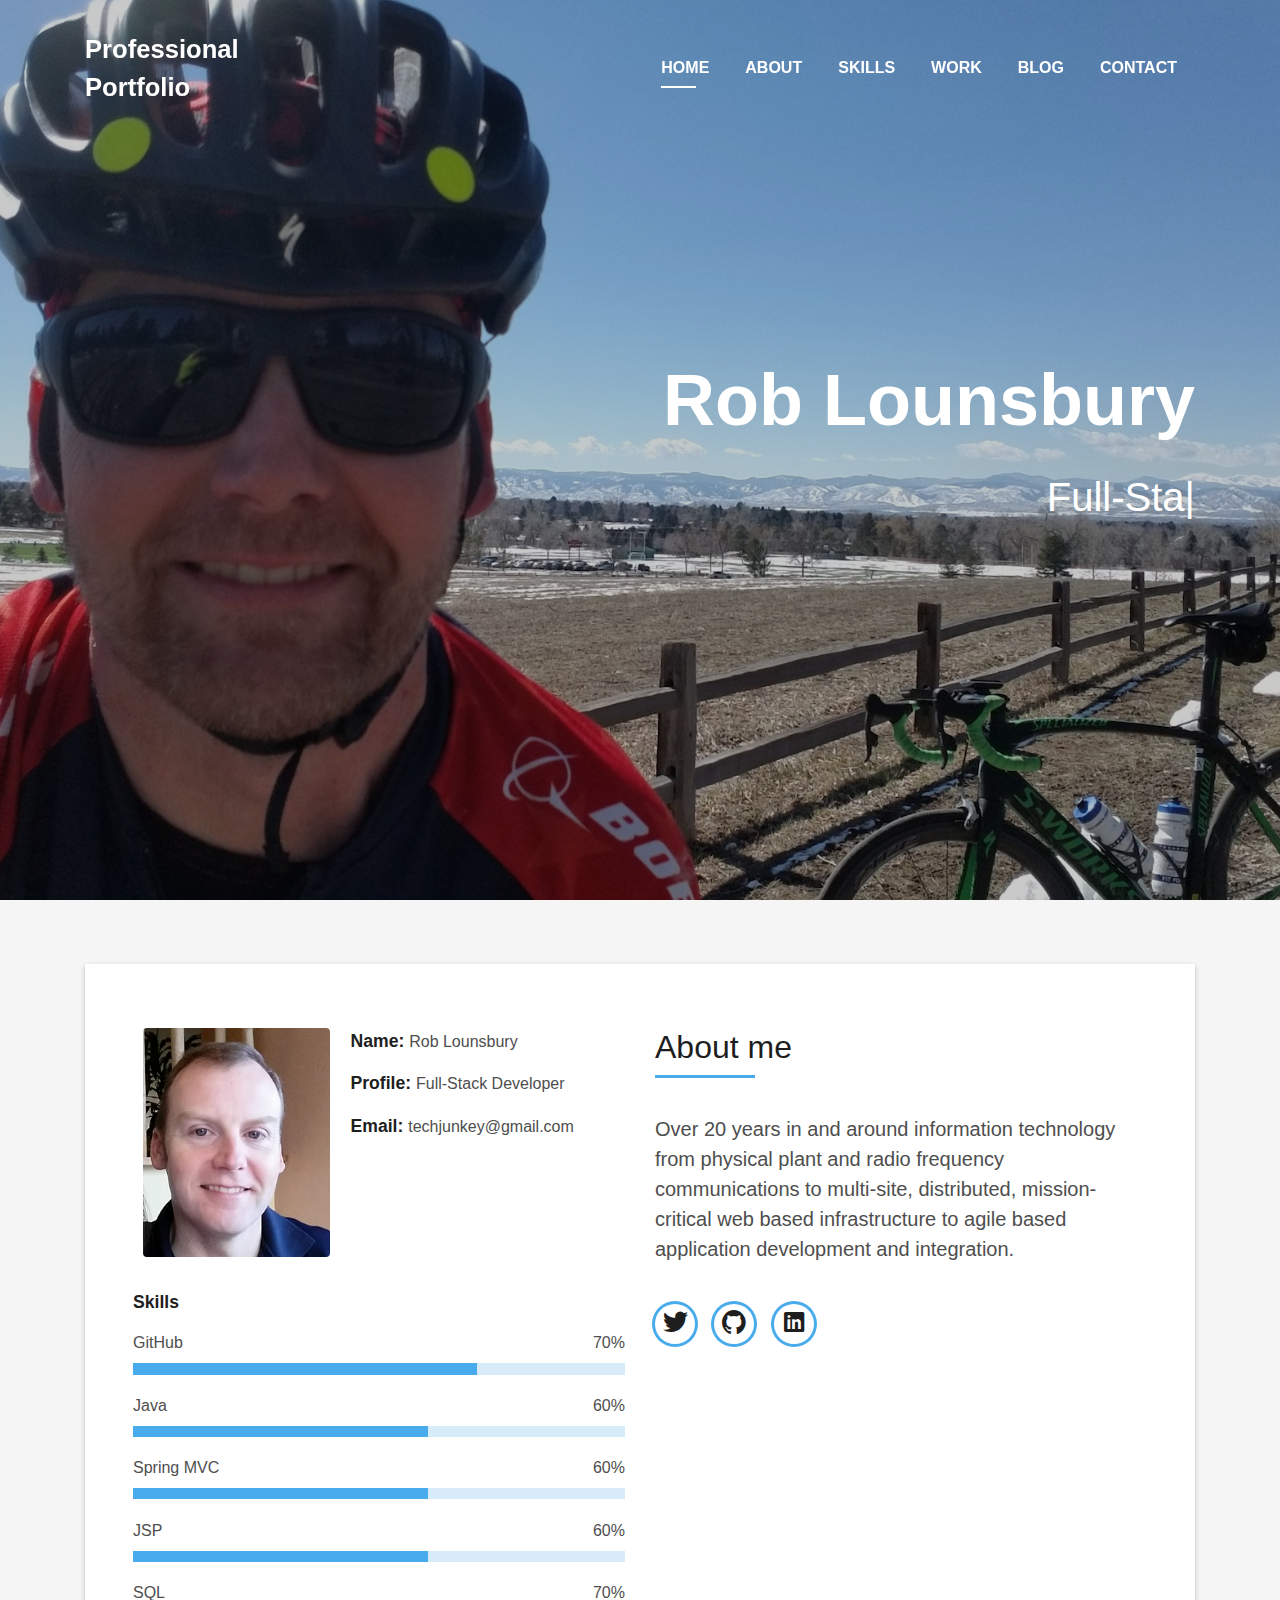
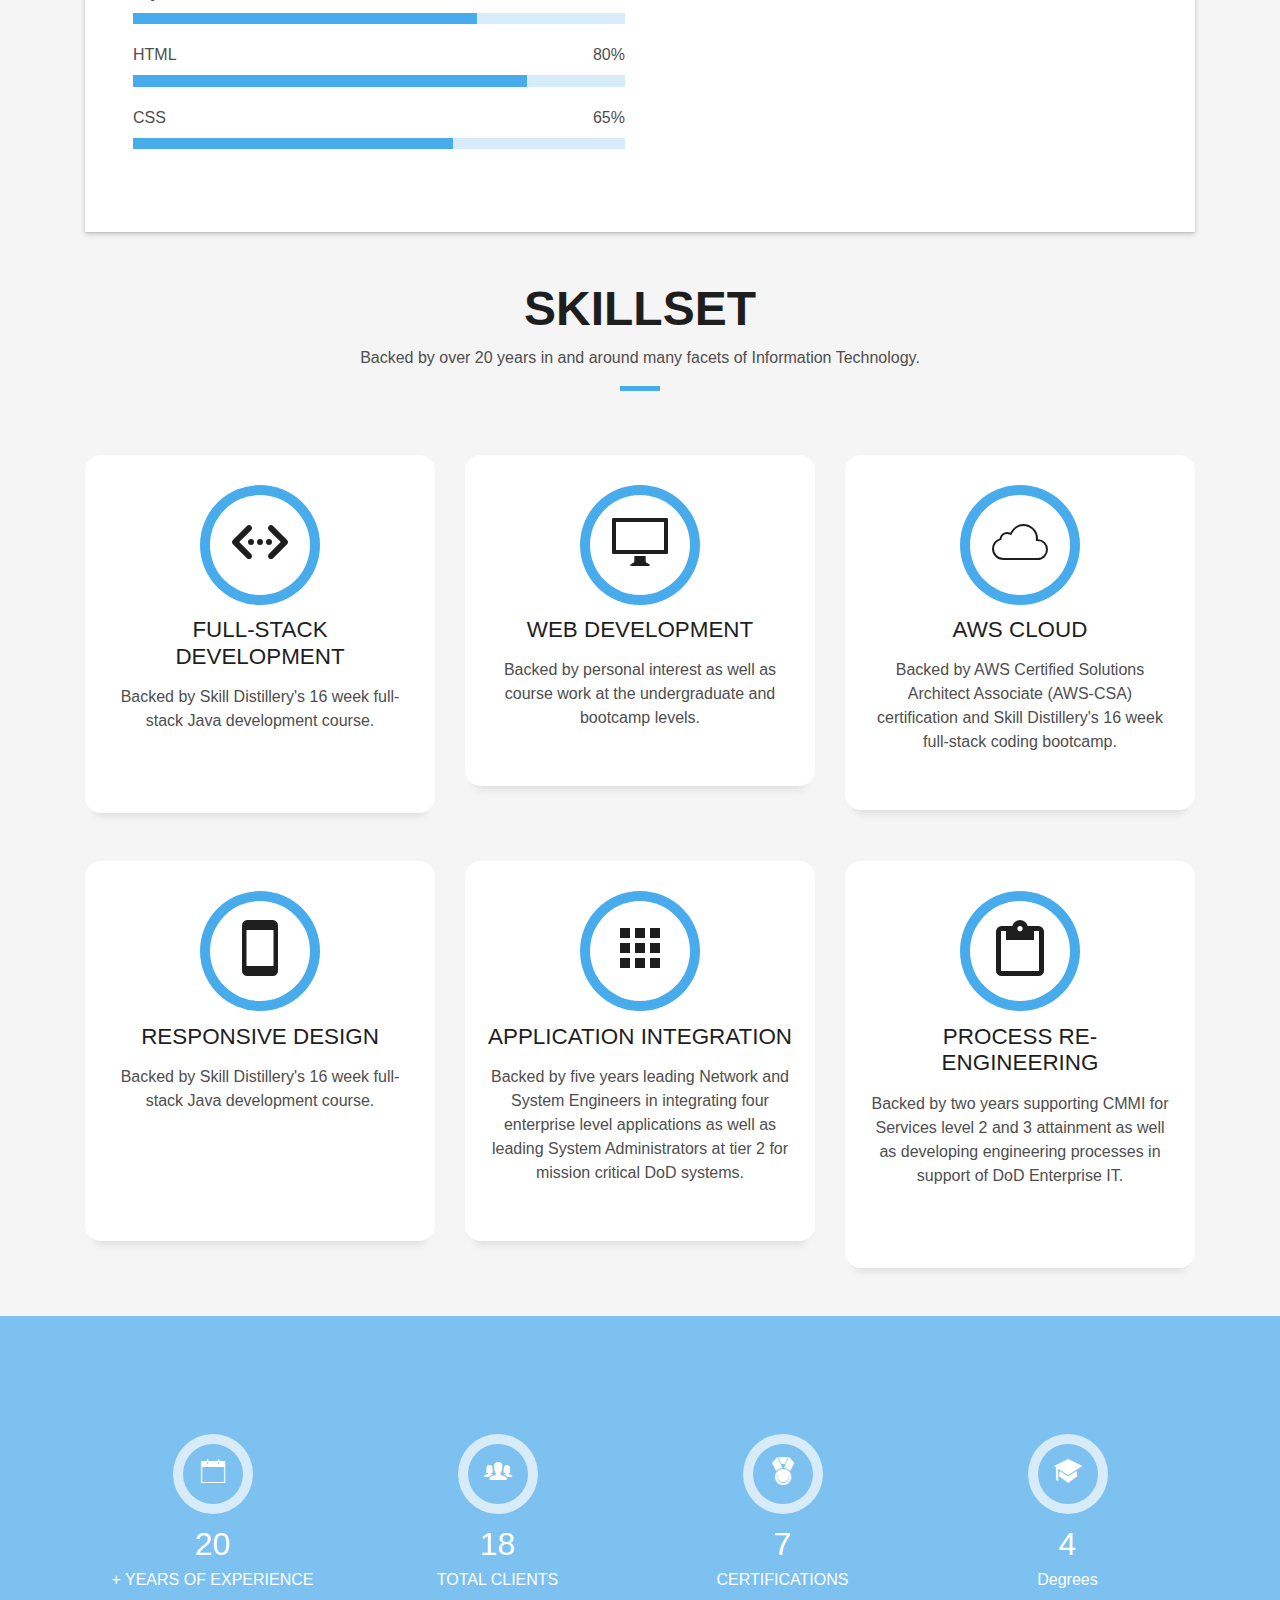
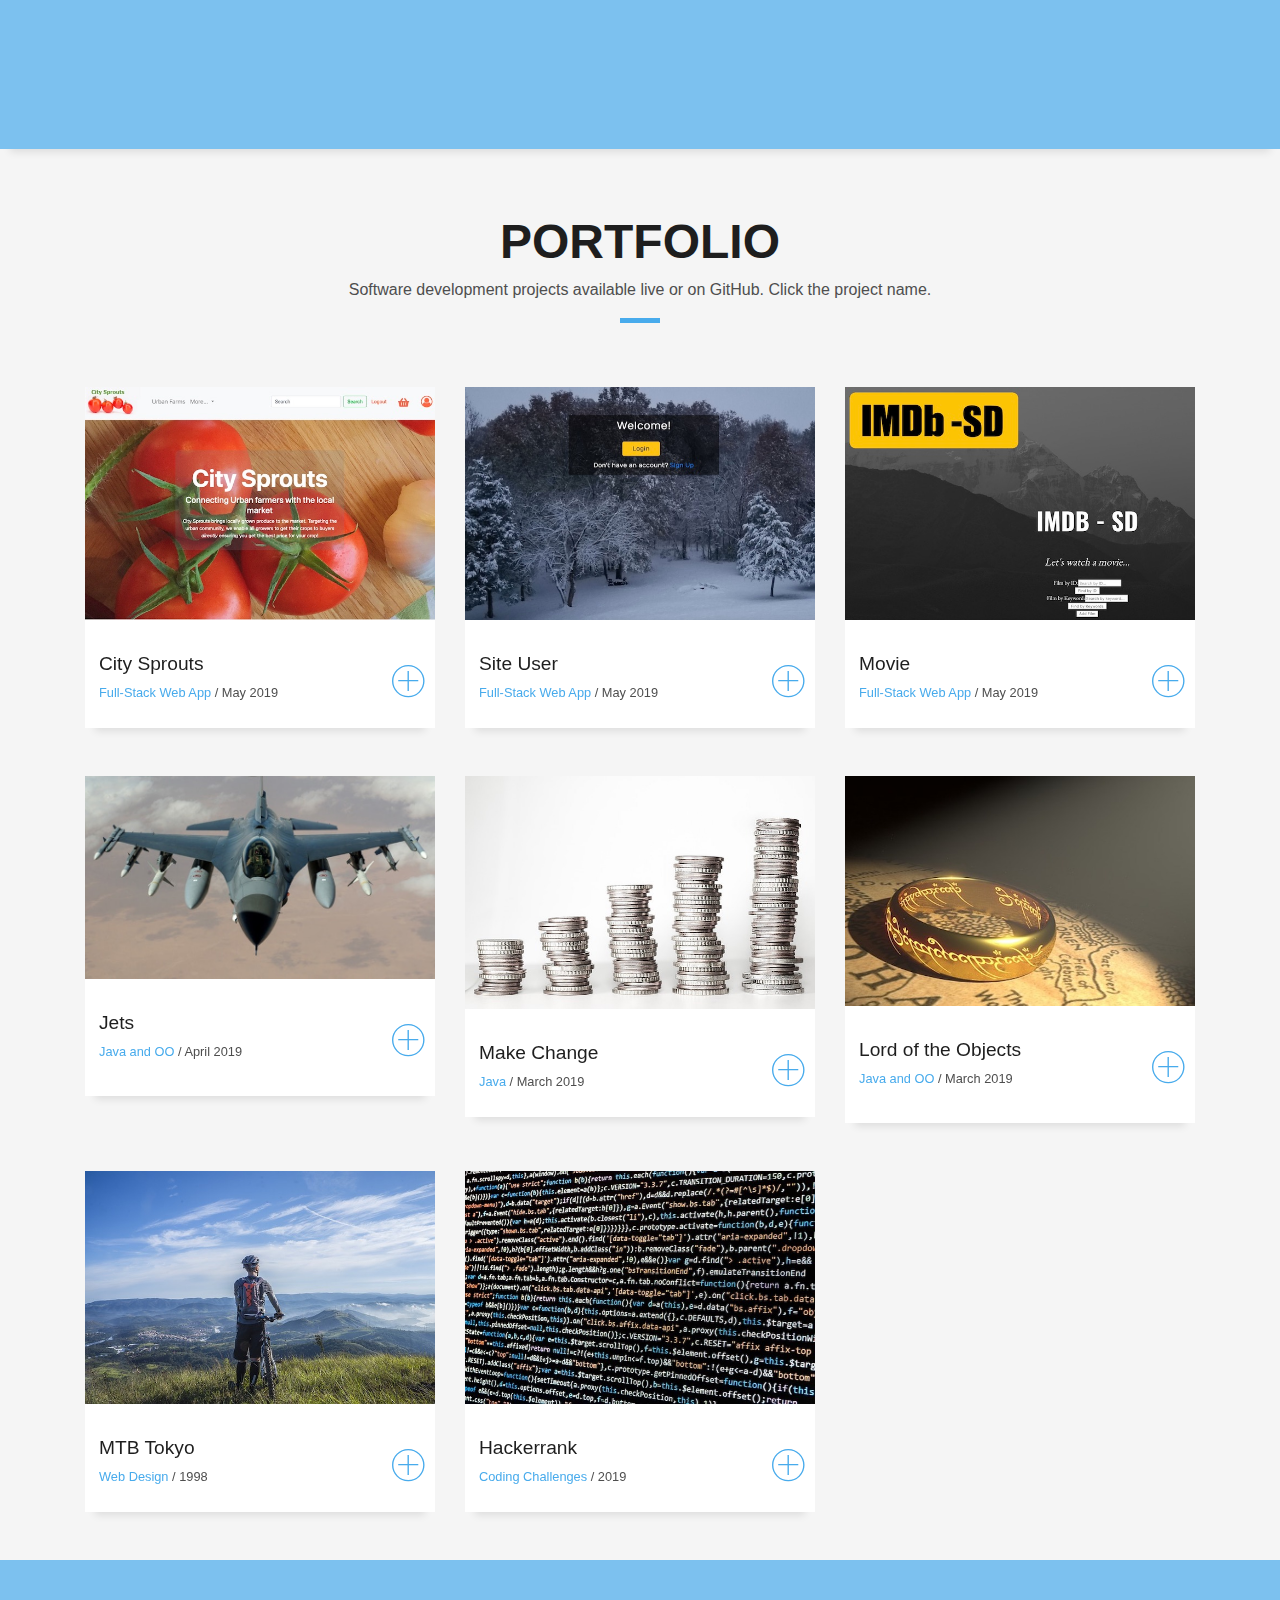
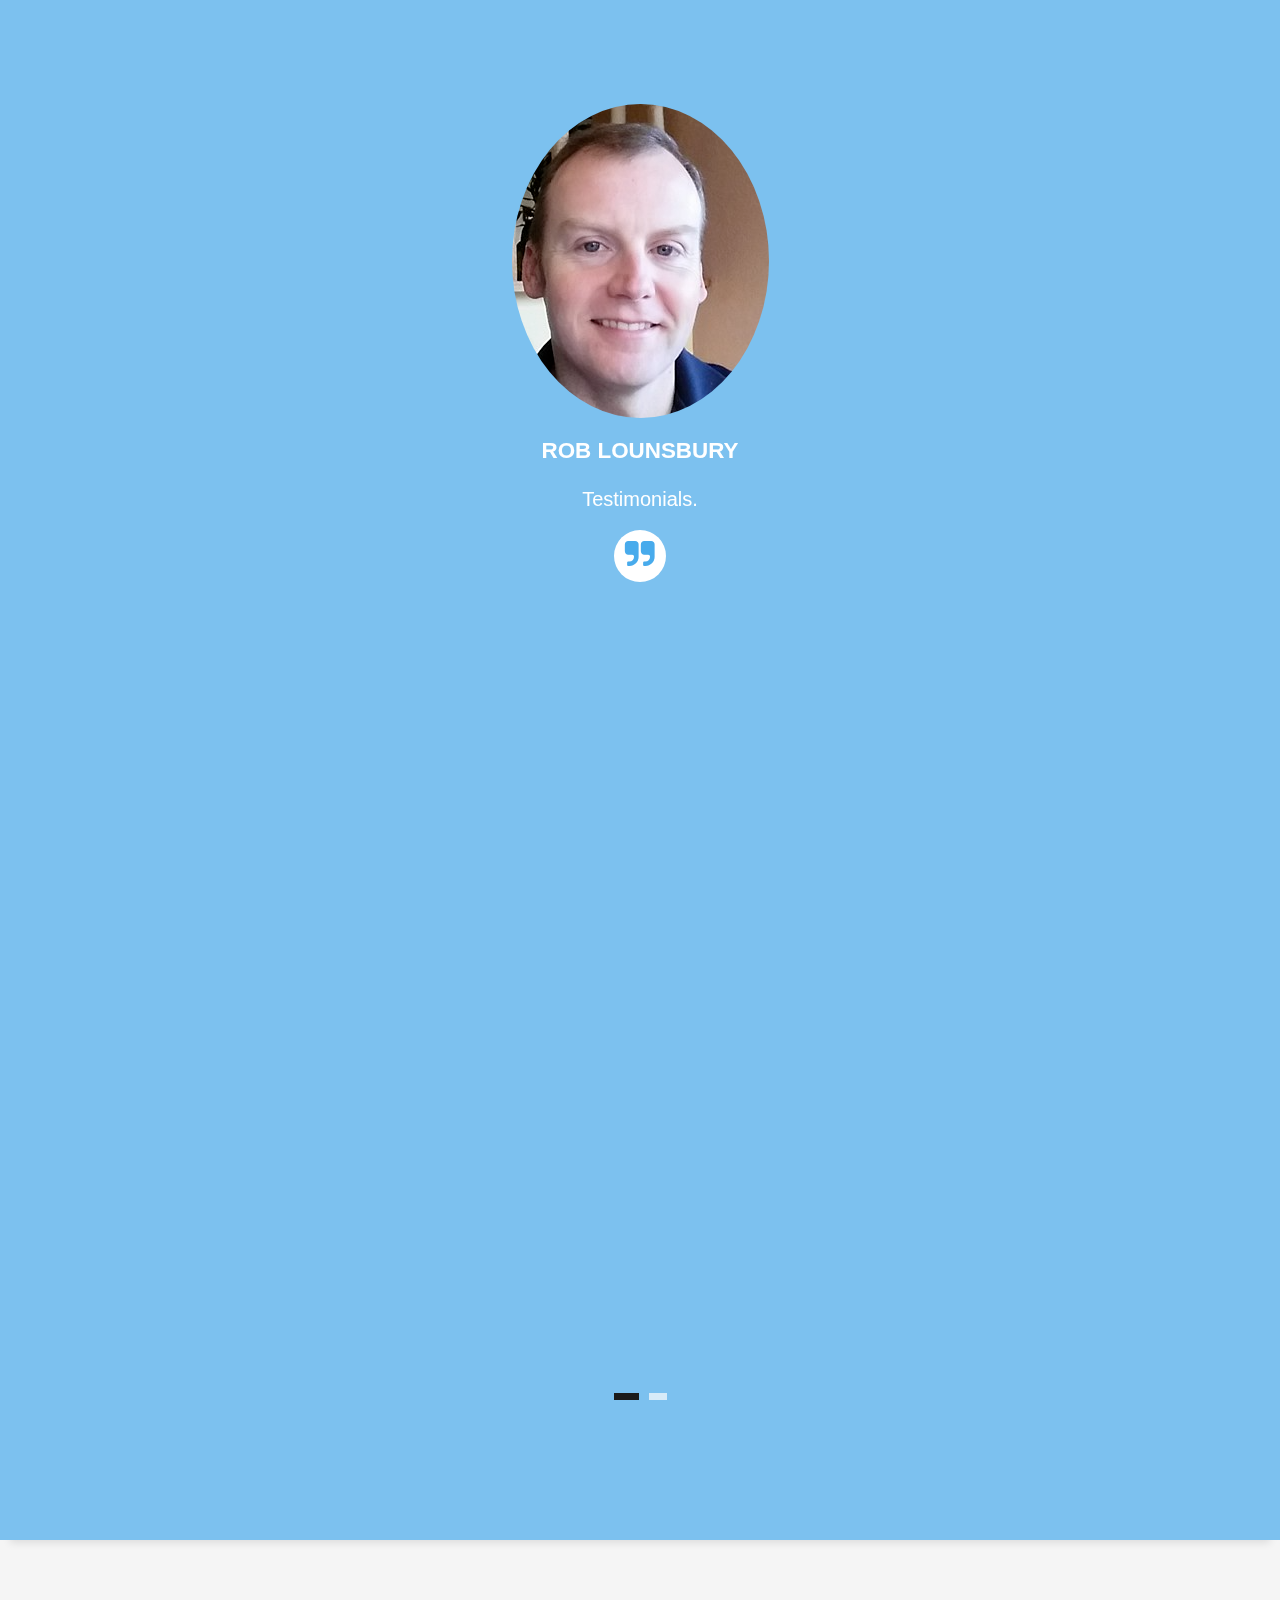
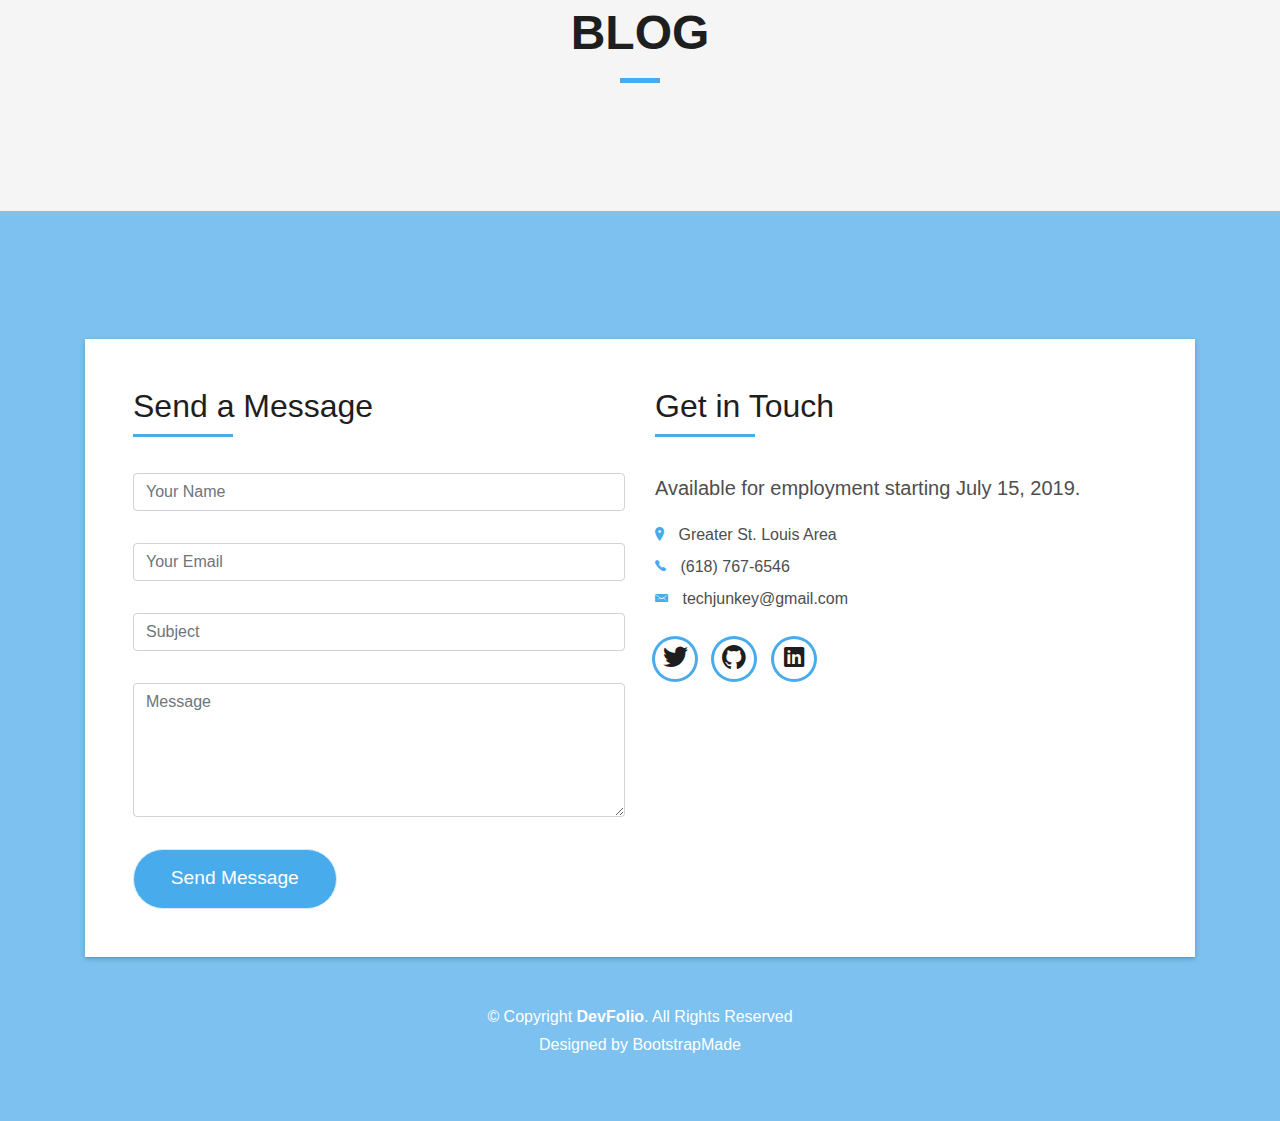
==== html/index.html @ 2f98f1b8 "Site Updates" ====
<!DOCTYPE html>
<html lang="en">
<head>
  <meta charset="utf-8">
  <title>Rob Lounsbury - Protfolio</title>
  <meta content="width=device-width, initial-scale=1.0" name="viewport">
  <meta content="" name="keywords">
  <meta content="" name="description">

  <!-- Favicons
  <link href="img/favicon.png" rel="icon">
  <link href="img/apple-touch-icon.png" rel="apple-touch-icon"> -->

  <!-- Bootstrap CSS File -->
  <link href="lib/bootstrap/css/bootstrap.min.css" rel="stylesheet">

  <!-- Libraries CSS Files -->
  <link href="lib/font-awesome/css/font-awesome.min.css" rel="stylesheet">
  <link href="lib/animate/animate.min.css" rel="stylesheet">
  <link href="lib/ionicons/css/ionicons.min.css" rel="stylesheet">
  <link href="lib/owlcarousel/assets/owl.carousel.min.css" rel="stylesheet">
  <link href="lib/lightbox/css/lightbox.min.css" rel="stylesheet">

  <!-- Main Stylesheet File -->
  <link href="css/style.css" rel="stylesheet">
  <link rel="shortcut icon" href="img/favicon.ico" type="image/x-icon"/>
  <!-- =======================================================
    Theme Name: DevFolio
    Theme URL: https://bootstrapmade.com/devfolio-bootstrap-portfolio-html-template/
    Author: BootstrapMade.com
    License: https://bootstrapmade.com/license/
  ======================================================= -->
</head>

<body id="page-top">

  <!--/ Nav Star /-->
  <nav class="navbar navbar-b navbar-trans navbar-expand-md fixed-top" id="mainNav">
    <div class="container">
      <a class="navbar-brand js-scroll" href="#page-top">Professional<br>Portfolio</a>
      <button class="navbar-toggler collapsed" type="button" data-toggle="collapse" data-target="#navbarDefault"
        aria-controls="navbarDefault" aria-expanded="false" aria-label="Toggle navigation">
        <span></span>
        <span></span>
        <span></span>
      </button>
      <div class="navbar-collapse collapse justify-content-end" id="navbarDefault">
        <ul class="navbar-nav">
          <li class="nav-item">
            <a class="nav-link js-scroll active" href="#home">Home</a>
          </li>
          <li class="nav-item">
            <a class="nav-link js-scroll" href="#about">About</a>
          </li>
          <li class="nav-item">
            <a class="nav-link js-scroll" href="#service">Skills</a>
          </li>
          <li class="nav-item">
            <a class="nav-link js-scroll" href="#work">Work</a>
          </li>
          <li class="nav-item">
            <a class="nav-link js-scroll" href="#blog">Blog</a>
          </li>
          <li class="nav-item">
            <a class="nav-link js-scroll" href="#contact">Contact</a>
          </li>
        </ul>
      </div>
    </div>
  </nav>
  <!--/ Nav End /-->

  <!--/ Intro Skew Star /-->
  <div id="home" class="intro route bg-image" style="background-image: url(img/intro-bg.jpg)">
    <div class="overlay-itro"></div>
    <div class="intro-content display-table">
      <div class="table-cell">
        <div class="container">
          <!--<p class="display-6 color-d">Hello, world!</p>-->
          <h1 class="intro-title mb-4">Rob Lounsbury</h1>
          <p class="intro-subtitle"><span class="text-slider-items">Full-Stack Developer,Web Developer,Critical Thinker,Maker,Tinkerer,Team Player,Dedicated,Technologist,Mentor,Professional,Leader,Veteran</span><strong class="text-slider"></strong></p>
          <!-- <p class="pt-3"><a class="btn btn-primary btn js-scroll px-4" href="#about" role="button">Learn More</a></p> -->
        </div>
      </div>
    </div>
  </div>
  <!--/ Intro Skew End /-->

  <section id="about" class="about-mf sect-pt4 route">
    <div class="container">
      <div class="row">
        <div class="col-sm-12">
          <div class="box-shadow-full">
            <div class="row">
              <div class="col-md-6">
                <div class="row">
                  <div class="col-sm-6 col-md-5">
                    <div class="about-img">
                      <img src="img/testimonial-2.jpg" class="img-fluid rounded b-shadow-a" alt="">
                    </div>
                  </div>
                  <div class="col-sm-6 col-md-7">
                    <div class="about-info">
                      <p><span class="title-s">Name: </span> <span>Rob Lounsbury</span></p>
                      <p><span class="title-s">Profile: </span> <span>Full-Stack Developer</span></p>
                      <p><span class="title-s">Email: </span> <span>techjunkey@gmail.com</span></p>
                      <!-- <p><span class="title-s">Phone: </span> <span>(617) 557-0089</span></p> -->
                    </div>
                  </div>
                </div>
                <div class="skill-mf">
                  <p class="title-s">Skills</p>
                  <span>GitHub</span> <span class="pull-right">70%</span>
                  <div class="progress">
                    <div class="progress-bar" role="progressbar" style="width: 70%" aria-valuenow="70" aria-valuemin="0"
                      aria-valuemax="100"></div>
                  </div>
                  <span>Java</span> <span class="pull-right">60%</span>
                  <div class="progress">
                    <div class="progress-bar" role="progressbar" style="width: 60%" aria-valuenow="60" aria-valuemin="0"
                      aria-valuemax="100"></div>
                  </div>
                  <span>Spring MVC</span> <span class="pull-right">60%</span>
                  <div class="progress">
                    <div class="progress-bar" role="progressbar" style="width: 60%" aria-valuenow="60" aria-valuemin="0"
                      aria-valuemax="100"></div>
                  </div>
                  <span>JSP</span> <span class="pull-right">60%</span>
                  <div class="progress">
                    <div class="progress-bar" role="progressbar" style="width: 60%" aria-valuenow="60" aria-valuemin="0"
                      aria-valuemax="100"></div>
                  </div>
                  <span>SQL</span> <span class="pull-right">70%</span>
                  <div class="progress">
                    <div class="progress-bar" role="progressbar" style="width: 70%" aria-valuenow="70" aria-valuemin="0"
                      aria-valuemax="100"></div>
                  </div>
                  <span>HTML</span> <span class="pull-right">80%</span>
                  <div class="progress">
                    <div class="progress-bar" role="progressbar" style="width: 80%;" aria-valuenow="80" aria-valuemin="0"
                      aria-valuemax="100"></div>
                  </div>
                  <span>CSS</span> <span class="pull-right">65%</span>
                  <div class="progress">
                    <div class="progress-bar" role="progressbar" style="width: 65%" aria-valuenow="65" aria-valuemin="0"
                      aria-valuemax="100"></div>
                  </div>
                </div>
              </div>
              <div class="col-md-6">
                <div class="about-me pt-4 pt-md-0">
                  <div class="title-box-2">
                    <h5 class="title-left">
                      About me
                    </h5>
                  </div>
                  <p class="lead">
                    Over 20 years in and around information technology from physical plant and radio frequency communications to multi-site, distributed, mission-critical web based infrastructure to agile based application development and integration.
                  </p>
                  <div class="socials">
                    <ul>
                      <!-- <li><a href=""><span class="ico-circle"><i class="ion-social-facebook"></i></span></a></li> -->
                      <!-- <li><a href=""><span class="ico-circle"><i class="ion-social-instagram"></i></span></a></li> -->
                      <li><a href="https://twitter.com/robrides1/"><span class="ico-circle"><i class="ion-social-twitter"></i></span></a></li>
                      <li><a href="https://www.github.com/robrides/"><span class="ico-circle"><i class="ion-social-github"></i></span></a></li>
                      <li><a href="https://www.linkedin.com/in/roblounsbury/"><span class="ico-circle"><i class="ion-social-linkedin"></i></span></a></li>
                      <!-- <li><a href=""><span class="ico-circle"><i class="ion-social-pinterest"></i></span></a></li> -->
                    </ul>
                  </div>
                  <p class="lead">
                  </p>
                </div>
              </div>
            </div>
          </div>
        </div>
      </div>
    </div>
  </section>

  <!--/ Section Services Star /-->
  <section id="service" class="services-mf route">
    <div class="container">
      <div class="row">
        <div class="col-sm-12">
          <div class="title-box text-center">
            <h3 class="title-a">
              Skillset
            </h3>
            <p class="subtitle-a">
              Backed by over 20 years in and around many facets of Information Technology.
            </p>
            <div class="line-mf"></div>
          </div>
        </div>
      </div>
      <div class="row">
        <div class="col-md-4">
          <div class="service-box">
            <div class="service-ico">
              <span class="ico-circle"><i class="ion-code-working"></i></span>
            </div> <!-- ion-camera -->
            <div class="service-content">
              <h2 class="s-title">Full-Stack Development</h2>
              <p class="s-description text-center">
                Backed by Skill Distillery's 16 week full-stack Java development course.<br><br>
              </p>
            </div>
          </div>
        </div>
        <div class="col-md-4">
          <div class="service-box">
            <div class="service-ico">
              <span class="ico-circle"><i class="ion-monitor"></i></span>
            </div>
            <div class="service-content">
              <h2 class="s-title">Web Development</h2>
              <p class="s-description text-center">
                Backed by personal interest as well as course work at the undergraduate and bootcamp levels.
              </p>
            </div>
          </div>
        </div>
        <div class="col-md-4">
          <div class="service-box">
            <div class="service-ico">
              <span class="ico-circle"><i class="ion-ios-cloud-outline"></i></span>
            </div> <!-- ion-stats-bars -->
            <div class="service-content">
              <h2 class="s-title">AWS Cloud</h2>
              <p class="s-description text-center">
                Backed by AWS Certified Solutions Architect Associate (AWS-CSA) certification and Skill Distillery's 16 week full-stack coding bootcamp.
              </p>
            </div>
          </div>
        </div>
        <div class="col-md-4">
          <div class="service-box">
            <div class="service-ico">
              <span class="ico-circle"><i class="ion-android-phone-portrait"></i></span>
            </div>
            <div class="service-content">
              <h2 class="s-title">Responsive Design</h2>
              <p class="s-description text-center">
                Backed by Skill Distillery's 16 week full-stack Java development course.<br><br><br><br>
              </p>
            </div>
          </div>
        </div>
          <div class="col-md-4">
            <div class="service-box">
              <div class="service-ico">
                <span class="ico-circle"><i class="ion-android-apps"></i></span>
              </div>
              <div class="service-content">
                <h2 class="s-title">Application Integration</h2>
                <p class="s-description text-center">
                  Backed by five years leading Network and System Engineers in integrating four enterprise level applications as well as leading System Administrators at tier 2 for mission critical DoD systems.
                </p>
              </div>
            </div>
        </div>
        <div class="col-md-4">
          <div class="service-box">
            <div class="service-ico">
              <span class="ico-circle"><i class="ion-android-clipboard"></i></span>
            </div>
            <div class="service-content">
              <h2 class="s-title">Process Re-Engineering</h2>
              <p class="s-description text-center">
                Backed by two years supporting CMMI for Services level 2 and 3 attainment as well as developing engineering processes in support of DoD Enterprise IT.<br><br>
              </p>
            </div>
          </div>
        </div>
      </div>
    </div>
  </section>
  <!--/ Section Services End /-->

  <div class="section-counter paralax-mf bg-image" style="background-image: url(img/counters-bg.jpg)">
    <div class="overlay-mf"></div>
    <div class="container">
      <div class="row">
<!--        <div class="col-sm-3 col-lg-3">
          <div class="counter-box">
            <div class="counter-ico">
              <span class="ico-circle"><i class="ion-checkmark-round"></i></span>
            </div>
            <div class="counter-num">
              <p class="counter">35</p>
              <span class="counter-text">WORKS COMPLETED</span>
            </div>
          </div>
        </div> -->
        <div class="col-sm-3 col-lg-3">
          <div class="counter-box pt-4 pt-md-0">
            <div class="counter-ico">
              <span class="ico-circle"><i class="ion-ios-calendar-outline"></i></span>
            </div>
            <div class="counter-num">
              <p class="counter">20</p>
              <span class="counter-text">+ YEARS OF EXPERIENCE</span>
            </div>
          </div>
        </div>
        <div class="col-sm-3 col-lg-3">
          <div class="counter-box pt-4 pt-md-0">
            <div class="counter-ico">
              <span class="ico-circle"><i class="ion-ios-people"></i></span>
            </div>
            <div class="counter-num">
              <p class="counter">18</p>
              <span class="counter-text">TOTAL CLIENTS</span>
            </div>
          </div>
        </div>
        <div class="col-sm-3 col-lg-3">
          <div class="counter-box pt-4 pt-md-0">
            <div class="counter-ico">
              <span class="ico-circle"><i class="ion-ribbon-a"></i></span>
            </div>
            <div class="counter-num">
              <p class="counter">7</p>
              <span class="counter-text">CERTIFICATIONS</span>
            </div>
          </div>
        </div>
        <div class="col-sm-3 col-lg-3">
          <div class="counter-box pt-4 pt-md-0">
            <div class="counter-ico">
              <span class="ico-circle"><i class="ion-university"></i></span>
            </div>
            <div class="counter-num">
              <p class="counter">4</p>
              <span class="counter-text">Degrees</span>
            </div>
          </div>
        </div>
      </div>
    </div>
  </div>

  <!--/ Section Portfolio Star /-->
  <section id="work" class="portfolio-mf sect-pt4 route">
    <div class="container">
      <div class="row">
        <div class="col-sm-12">
          <div class="title-box text-center">
            <h3 class="title-a">
              Portfolio
            </h3>
            <p class="subtitle-a">
              Software development projects available live or on GitHub. Click the project name.
            </p>
            <div class="line-mf"></div>
          </div>
        </div>
      </div>
      <div class="row">

        <div class="col-md-4">
                <div class="work-box">
                  <a href="img/work-9-2.jpg" data-lightbox="gallery-mf">
                    <div class="work-img">
                      <img src="img/work-9.jpg" alt="" class="img-fluid">
                    </div>
                    <div class="work-content">
                      <div class="row">
                        <div class="col-sm-8">
                          <h2 class="w-title"><a href="http://citysprouts.robcodes.pro" target="_blank">City Sprouts</a></h2>
                          <div class="w-more">
                            <span class="w-ctegory">Full-Stack Web App</span> / <span class="w-date">May 2019</span>
                          </div>
                        </div>
                        <div class="col-sm-4">
                          <div class="w-like">
                            <span class="ion-ios-plus-outline"></span>
                          </div>
                        </div>
                      </div>
                    </div>
                  </a>
                </div>
              </div>

        <div class="col-md-4">
                <div class="work-box">
                  <a href="img/work-8-2.jpg" data-lightbox="gallery-mf">
                    <div class="work-img">
                      <img src="img/work-8.jpg" alt="" class="img-fluid">
                    </div>
                    <div class="work-content">
                      <div class="row">
                        <div class="col-sm-8">
                          <h2 class="w-title"><a href="http://siteuser.robcodes.pro" target="_blank">Site User</a></h2>
                          <div class="w-more">
                            <span class="w-ctegory">Full-Stack Web App</span> / <span class="w-date">May 2019</span>
                          </div>
                        </div>
                        <div class="col-sm-4">
                          <div class="w-like">
                            <span class="ion-ios-plus-outline"></span>
                          </div>
                        </div>
                      </div>
                    </div>
                  </a>
                </div>
              </div>
        <div class="col-md-4">
          <div class="work-box">
            <a href="img/work-7-2.jpg" data-lightbox="gallery-mf">
              <div class="work-img">
                <img src="img/work-7.jpg" alt="" class="img-fluid">
              </div>
              <div class="work-content">
                <div class="row">
                  <div class="col-sm-8">
                    <h2 class="w-title"><a href="http://movie.robcodes.pro" target="_blank">Movie</a></h2>
                    <div class="w-more">
                      <span class="w-ctegory">Full-Stack Web App</span> / <span class="w-date">May 2019</span>
                    </div>
                  </div>
                  <div class="col-sm-4">
                    <div class="w-like">
                      <span class="ion-ios-plus-outline"></span>
                    </div>
                  </div>
                </div>
              </div>
            </a>
          </div>
        </div>
        <div class="col-md-4">
          <div class="work-box">
            <a href="img/work-2.jpg" data-lightbox="gallery-mf">
              <div class="work-img">
                <img src="img/work-2.jpg" alt="" class="img-fluid">
              </div>
              <div class="work-content">
                <div class="row">
                  <div class="col-sm-8">
                    <h2 class="w-title"><a href="https://github.com/robrides/JetsProject" target="_blank">Jets</a></h2>
                    <div class="w-more">
                      <span class="w-ctegory">Java and OO</span> / <span class="w-date">April 2019<br><br></span>
                    </div>
                  </div>
                  <div class="col-sm-4">
                    <div class="w-like">
                      <span class="ion-ios-plus-outline"></span>
                    </div>
                  </div>
                </div>
              </div>
            </a>
          </div>
        </div>
        <div class="col-md-4">
          <div class="work-box">
            <a href="img/work-3.jpg" data-lightbox="gallery-mf">
              <div class="work-img">
                <img src="img/work-3.jpg" alt="" class="img-fluid">
              </div>
              <div class="work-content">
                <div class="row">
                  <div class="col-sm-8">
                    <h2 class="w-title"><a href="https://github.com/robrides/MakeChangeProject" target="_blank">Make Change</a></h2>
                    <div class="w-more">
                      <span class="w-ctegory">Java</span> / <span class="w-date">March 2019</span>
                    </div>
                  </div>
                  <div class="col-sm-4">
                    <div class="w-like">
                      <span class="ion-ios-plus-outline"></span>
                    </div>
                  </div>
                </div>
              </div>
            </a>
          </div>
        </div>
        <div class="col-md-4">
          <div class="work-box">
            <a href="img/work-4.jpg" data-lightbox="gallery-mf">
              <div class="work-img">
                <img src="img/work-4.jpg" alt="" class="img-fluid">
              </div>
              <div class="work-content">
                <div class="row">
                  <div class="col-sm-8">
                    <h2 class="w-title"><a href="https://github.com/robrides/LordOfTheObjects" target="_blank">Lord of the Objects</a></h2>
                    <div class="w-more">
                      <span class="w-ctegory">Java and OO</span> / <span class="w-date">March 2019<br><br></span>
                    </div>
                  </div>
                  <div class="col-sm-4">
                    <div class="w-like">
                      <span class="ion-ios-plus-outline"></span>
                    </div>
                  </div>
                </div>
              </div>
            </a>
          </div>
        </div>

        <div class="col-md-4">
          <div class="work-box">
            <a href="img/work-6.jpg" data-lightbox="gallery-mf">
              <div class="work-img">
                <img src="img/work-6.jpg" alt="" class="img-fluid">
              </div>
              <div class="work-content">
                <div class="row">
                  <div class="col-sm-8">
                    <h2 class="w-title"><a href="https://github.com/robrides/mountainbiketokyo" target="_blank">MTB Tokyo</a></h2>
                    <div class="w-more">
                      <span class="w-ctegory">Web Design</span> / <span class="w-date">1998</span>
                    </div>
                  </div>
                  <div class="col-sm-4">
                    <div class="w-like">
                      <span class="ion-ios-plus-outline"></span>
                    </div>
                  </div>
                </div>
              </div>
            </a>
          </div>
        </div>
        <div class="col-md-4">
          <div class="work-box">
            <a href="img/work-5.jpg" data-lightbox="gallery-mf">
              <div class="work-img">
                <img src="img/work-5.jpg" alt="" class="img-fluid">
              </div>
              <div class="work-content">
                <div class="row">
                  <div class="col-sm-8">
                    <h2 class="w-title"><a href="https://www.hackerrank.com/rob_lounsbury" target="_blank">Hackerrank</a></h2>
                    <div class="w-more">
                      <span class="w-ctegory">Coding Challenges</span> / <span class="w-date">2019</span>
                    </div>
                  </div>
                  <div class="col-sm-4">
                    <div class="w-like">
                      <span class="ion-ios-plus-outline"></span>
                    </div>
                  </div>
                </div>
              </div>
            </a>
          </div>
        </div>
      </div>
    </div>
  </section>
  <!--/ Section Portfolio End /-->

  <!--/ Section Testimonials Star /-->
  <div class="testimonials paralax-mf bg-image" style="background-image: url(img/overlay-bg.jpg)">
    <div class="overlay-mf"></div>
    <div class="container">
      <div class="row">
        <div class="col-md-12">
          <div id="testimonial-mf" class="owl-carousel owl-theme">
            <div class="testimonial-box">
              <div class="author-test">
                <img src="img/testimonial-2.jpg" alt="" class="rounded-circle b-shadow-a">
                <span class="author">Rob Lounsbury</span>
              </div>
              <div class="content-test">
                <p class="description lead">
                  Testimonials.
                </p>
                <span class="comit"><i class="fa fa-quote-right"></i></span>
              </div>
            </div>
            <div class="testimonial-box">
              <div class="author-test">
                <img src="img/intro-bg.jpg" alt="" class="rounded-circle b-shadow-a">
                <span class="author">Rob Lounsbury</span>
              </div>
              <div class="content-test">
                <p class="description lead">
                  Testimonials.
                </p>
                <span class="comit"><i class="fa fa-quote-right"></i></span>
              </div>
            </div>
          </div>
        </div>
      </div>
    </div>
  </div>

  <!--/ Section Blog Star /-->
  <section id="blog" class="blog-mf sect-pt4 route">
    <div class="container">
      <div class="row">
        <div class="col-sm-12">
          <div class="title-box text-center">
            <h3 class="title-a">
              <a href="https://robrides.github.io/" target="_blank">Blog</a>
            </h3>
            <p class="subtitle-a">

            </p>
           <div class="line-mf"></div>
          </div>
        </div>
      </div>
      <!-- <div class="row">
        <div class="col-md-4">
          <div class="card card-blog">
            <div class="card-img">
              <a href="blog-single.html"><img src="img/post-1.jpg" alt="" class="img-fluid"></a>
            </div>
            <div class="card-body">
              <div class="card-category-box">
                <div class="card-category">
                  <h6 class="category">Travel</h6>
                </div>
              </div>
              <h3 class="card-title"><a href="blog-single.html">See more ideas about Travel</a></h3>
              <p class="card-description">
                Proin eget tortor risus. Pellentesque in ipsum id orci porta dapibus. Praesent sapien massa, convallis
                a pellentesque nec,
                egestas non nisi.
              </p>
            </div>
            <div class="card-footer">
              <div class="post-author">
                <a href="#">
                  <img src="img/testimonial-2.jpg" alt="" class="avatar rounded-circle">
                  <span class="author">Morgan Freeman</span>
                </a>
              </div>
              <div class="post-date">
                <span class="ion-ios-clock-outline"></span> 10 min
              </div>
            </div>
          </div>
        </div>
        <div class="col-md-4">
          <div class="card card-blog">
            <div class="card-img">
              <a href="blog-single.html"><img src="img/post-2.jpg" alt="" class="img-fluid"></a>
            </div>
            <div class="card-body">
              <div class="card-category-box">
                <div class="card-category">
                  <h6 class="category">Web Design</h6>
                </div>
              </div>
              <h3 class="card-title"><a href="blog-single.html">See more ideas about Travel</a></h3>
              <p class="card-description">
                Proin eget tortor risus. Pellentesque in ipsum id orci porta dapibus. Praesent sapien massa, convallis
                a pellentesque nec,
                egestas non nisi.
              </p>
            </div>
            <div class="card-footer">
              <div class="post-author">
                <a href="#">
                  <img src="img/testimonial-2.jpg" alt="" class="avatar rounded-circle">
                  <span class="author">Morgan Freeman</span>
                </a>
              </div>
              <div class="post-date">
                <span class="ion-ios-clock-outline"></span> 10 min
              </div>
            </div>
          </div>
        </div>
        <div class="col-md-4">
          <div class="card card-blog">
            <div class="card-img">
              <a href="blog-single.html"><img src="img/post-3.jpg" alt="" class="img-fluid"></a>
            </div>
            <div class="card-body">
              <div class="card-category-box">
                <div class="card-category">
                  <h6 class="category">Web Design</h6>
                </div>
              </div>
              <h3 class="card-title"><a href="blog-single.html">See more ideas about Travel</a></h3>
              <p class="card-description">
                Proin eget tortor risus. Pellentesque in ipsum id orci porta dapibus. Praesent sapien massa, convallis
                a pellentesque nec,
                egestas non nisi.
              </p>
            </div>
            <div class="card-footer">
              <div class="post-author">
                <a href="#">
                  <img src="img/testimonial-2.jpg" alt="" class="avatar rounded-circle">
                  <span class="author">Morgan Freeman</span>
                </a>
              </div>
              <div class="post-date">
                <span class="ion-ios-clock-outline"></span> 10 min
              </div>
            </div>
          </div>
        </div>
      </div>
    </div> -->
  </section>
  <!--/ Section Blog End /-->

  <!--/ Section Contact-Footer Star /-->
  <section class="paralax-mf footer-paralax bg-image sect-mt4 route" style="background-image: url(img/overlay-bg.jpg)">
    <div class="overlay-mf"></div>
    <div class="container">
      <div class="row">
        <div class="col-sm-12">
          <div class="contact-mf">
            <div id="contact" class="box-shadow-full">
              <div class="row">
                <div class="col-md-6">
                  <div class="title-box-2">
                    <h5 class="title-left">
                      Send a Message
                    </h5>
                  </div>
                  <div>
                      <form action="" method="post" role="form" class="contactForm">
                      <div id="sendmessage">Your message has been sent. Thank you!</div>
                      <div id="errormessage"></div>
                      <div class="row">
                        <div class="col-md-12 mb-3">
                          <div class="form-group">
                            <input type="text" name="name" class="form-control" id="name" placeholder="Your Name" data-rule="minlen:4" data-msg="Please enter at least 4 chars" />
                            <div class="validation"></div>
                          </div>
                        </div>
                        <div class="col-md-12 mb-3">
                          <div class="form-group">
                            <input type="email" class="form-control" name="email" id="email" placeholder="Your Email" data-rule="email" data-msg="Please enter a valid email" />
                            <div class="validation"></div>
                          </div>
                        </div>
                        <div class="col-md-12 mb-3">
                            <div class="form-group">
                              <input type="text" class="form-control" name="subject" id="subject" placeholder="Subject" data-rule="minlen:4" data-msg="Please enter at least 8 chars of subject" />
                              <div class="validation"></div>
                            </div>
                        </div>
                        <div class="col-md-12 mb-3">
                          <div class="form-group">
                            <textarea class="form-control" name="message" rows="5" data-rule="required" data-msg="Please write something for us" placeholder="Message"></textarea>
                            <div class="validation"></div>
                          </div>
                        </div>
                        <div class="col-md-12">
                          <button type="submit" class="button button-a button-big button-rouded">Send Message</button>
                        </div>
                      </div>
                    </form>
                  </div>
                </div>
                <div class="col-md-6">
                  <div class="title-box-2 pt-4 pt-md-0">
                    <h5 class="title-left">
                      Get in Touch
                    </h5>
                  </div>
                  <div class="more-info">
                    <p class="lead">
                     Available for employment starting July 15, 2019.
                    </p>
                    <ul class="list-ico">
                      <li><span class="ion-ios-location"></span> Greater St. Louis Area</li>
                      <li><span class="ion-ios-telephone"></span> (618) 767-6546</li>
                      <li><span class="ion-email"></span> techjunkey@gmail.com</li>
                    </ul>
                  </div>
                  <div class="socials">
                    <ul>
                      <!-- <li><a href=""><span class="ico-circle"><i class="ion-social-facebook"></i></span></a></li> -->
                      <!-- <li><a href=""><span class="ico-circle"><i class="ion-social-instagram"></i></span></a></li> -->
                      <li><a href="https://twitter.com/robrides1/"><span class="ico-circle"><i class="ion-social-twitter"></i></span></a></li>
                      <li><a href="https://www.github.com/robrides/"><span class="ico-circle"><i class="ion-social-github"></i></span></a></li>
                      <li><a href="https://www.linkedin.com/in/roblounsbury/"><span class="ico-circle"><i class="ion-social-linkedin"></i></span></a></li>
                      <!-- <li><a href=""><span class="ico-circle"><i class="ion-social-pinterest"></i></span></a></li> -->
                    </ul>
                  </div>
                </div>
              </div>
            </div>
          </div>
        </div>
      </div>
    </div>
    <footer>
      <div class="container">
        <div class="row">
          <div class="col-sm-12">
            <div class="copyright-box">
              <p class="copyright">&copy; Copyright <strong>DevFolio</strong>. All Rights Reserved</p>
              <div class="credits">
                <!--
                  All the links in the footer should remain intact.
                  You can delete the links only if you purchased the pro version.
                  Licensing information: https://bootstrapmade.com/license/
                  Purchase the pro version with working PHP/AJAX contact form: https://bootstrapmade.com/buy/?theme=DevFolio
                -->
                Designed by <a href="https://bootstrapmade.com/">BootstrapMade</a>
              </div>
            </div>
          </div>
        </div>
      </div>
    </footer>
  </section>
  <!--/ Section Contact-footer End /-->

  <a href="#" class="back-to-top"><i class="fa fa-chevron-up"></i></a>
  <div id="preloader"></div>

  <!-- JavaScript Libraries -->
  <script src="lib/jquery/jquery.min.js"></script>
  <script src="lib/jquery/jquery-migrate.min.js"></script>
  <script src="lib/popper/popper.min.js"></script>
  <script src="lib/bootstrap/js/bootstrap.min.js"></script>
  <script src="lib/easing/easing.min.js"></script>
  <script src="lib/counterup/jquery.waypoints.min.js"></script>
  <script src="lib/counterup/jquery.counterup.js"></script>
  <script src="lib/owlcarousel/owl.carousel.min.js"></script>
  <script src="lib/lightbox/js/lightbox.min.js"></script>
  <script src="lib/typed/typed.min.js"></script>
  <!-- Contact Form JavaScript File -->
  <script src="contactform/contactform.js"></script>

  <!-- Template Main Javascript File -->
  <script src="js/main.js"></script>

</body>
</html>
---- html/css/style.css ----
/*
  Theme Name: DevFolio
  Theme URL: https://bootstrapmade.com/devfolio-bootstrap-portfolio-html-template/
  Author: BootstrapMade.com
  License: https://bootstrapmade.com/license/
*/

/*======================================
//--//-->   STYLES GENERALES
======================================*/

body {
  background-color: #f5f5f5;
  color: #4e4e4e;
}

h1,
h2,
h3,
h4,
h5,
h6 {
  color: #1e1e1e;
}

a {
  color: #1e1e1e;
  transition: all 0.5s ease-in-out;
}

a:hover {
  color: #48abec;
  text-decoration: none;
  transition: all 0.5s ease-in-out;
}

.p-r {
  position: relative;
}

.color-a {
  color: #48abec;
}

.color-d {
  color: #f5f5f5;
}

.color-text-a {
  color: #4e4e4e;
}

.box-shadow,
.paralax-mf,
.service-box,
.work-box,
.card-blog {
  box-shadow: 0 13px 8px -10px rgba(0, 0, 0, 0.1);
}

.box-shadow-a,
.button:hover {
  box-shadow: 0 0 0 4px #d7ebf8;
}

.display-5 {
  font-size: 2.5rem;
  font-weight: 300;
  line-height: 1.1;
}

.display-6 {
  font-size: 2rem;
  font-weight: 300;
  line-height: 1.1;
}

.avatar {
  width: 32px;
  height: 32px;
  margin-right: 4px;
  overflow: hidden;
}

.bg-image {
  background-repeat: no-repeat;
  background-attachment: fixed;
  background-size: cover;
  background-position: center center;
}

.overlay-mf {
  background-color: #48abec;
}

.overlay-mf {
  position: absolute;
  top: 0;
  left: 0px;
  padding: 0;
  height: 100%;
  width: 100%;
  opacity: .7;
}

.paralax-mf {
  position: relative;
  padding: 8rem 0;
}

.display-table {
  width: 100%;
  height: 100%;
  display: table;
}

.table-cell {
  display: table-cell;
  vertical-align: middle;
}

/*--/ Sections /--*/

.sect-4 {
  padding: 4rem 0;
}

.sect-pt4 {
  padding-top: 4rem;
}

.sect-mt4 {
  margin-top: 4rem;
}

/*--/ Title s /--*/

.title-s {
  font-weight: 600;
  color: #1e1e1e;
  font-size: 1.1rem;
}

/*--/ Title A /--*/

.title-box {
  margin-bottom: 4rem;
}

.title-a {
  font-size: 3rem;
  font-weight: bold;
  text-transform: uppercase;
}

.subtitle-a {
  color: #4e4e4e;
}

.line-mf {
  width: 40px;
  height: 5px;
  background-color: #48abec;
  margin: 0 auto;
}

/*--/ Title Left /--*/

.title-box-2 {
  margin-bottom: 3rem;
}

.title-left {
  font-size: 2rem;
  position: relative;
}

.title-left:before {
  content: '';
  position: absolute;
  height: 3px;
  background-color: #48abec;
  width: 100px;
  bottom: -12px;
}

/*------/ Box /------*/

.box-pl2 {
  padding-left: 2rem;
}

.box-shadow-full {
  padding: 3rem 1.25rem;
  position: relative;
  background-color: #fff;
  margin-bottom: 3rem;
  z-index: 2;
  box-shadow: 0 1px 1px 0 rgba(0, 0, 0, 0.06), 0 2px 5px 0 rgba(0, 0, 0, 0.2);
}

/*------/ Socials /------*/

.socials {
  padding: 1.5rem 0;
}

.socials ul li {
  display: inline-block;
}

.socials .ico-circle {
  height: 40px;
  width: 40px;
  font-size: 1.7rem;
  border-radius: 50%;
  line-height: 1.4;
  margin: 0 15px 0 0;
  box-shadow: 0 0 0 3px #48abec;
  transition: all 500ms ease;
}

.socials .ico-circle:hover {
  background-color: #48abec;
  color: #fff;
  box-shadow: 0 0 0 3px #d7ebf8;
  transition: all 500ms ease;
}

/*------/ Ul resect /------*/

.ul-resect,
.socials ul,
.list-ico,
.blog-wrapper .post-meta ul,
.box-comments .list-comments,
.widget-sidebar .list-sidebar,
.widget-tags ul {
  list-style: none;
  padding-left: 0;
  margin-bottom: 0;
}

.list-ico {
  line-height: 2;
}

.list-ico span {
  color: #48abec;
  margin-right: 10px;
}

/*------/ Ico Circle /------*/

.ico-circle {
  height: 100px;
  width: 100px;
  font-size: 2rem;
  border-radius: 50%;
  line-height: 1.55;
  margin: 0 auto;
  text-align: center;
  box-shadow: 0 0 0 10px #48abec;
  display: block;
}

/*------/ Owl Carousel /------*/

.owl-theme .owl-dots {
  text-align: center;
  margin-top: 18px;
}

.owl-theme .owl-dots .owl-dot {
  display: inline-block;
}

.owl-theme .owl-dots .owl-dot span {
  width: 18px;
  height: 7px;
  margin: 5px 5px;
  background: #d7ebf8;
  border: 0px solid #d7ebf8;
  display: block;
  transition: all 0.6s ease-in-out;
  cursor: pointer;
}

.owl-theme .owl-dots .owl-dot:hover span {
  background-color: #d7ebf8;
}

.owl-theme .owl-dots .owl-dot.active span {
  background-color: #1B1B1B;
  width: 25px;
}

/*--/ Scrolltop s /--*/

.scrolltop-mf {
  position: relative;
  display: none;
}

.scrolltop-mf span {
  z-index: 999;
  position: fixed;
  width: 42px;
  height: 42px;
  background-color: #48abec;
  opacity: .7;
  font-size: 1.6rem;
  line-height: 1.5;
  text-align: center;
  color: #fff;
  top: auto;
  left: auto;
  right: 30px;
  bottom: 50px;
  cursor: pointer;
  border-radius: 50%;
}

/* Back to top button */

.back-to-top {
  position: fixed;
  display: none;
  background: #48abec;
  color: #fff;
  width: 44px;
  height: 44px;
  text-align: center;
  line-height: 1;
  font-size: 16px;
  border-radius: 50%;
  right: 15px;
  bottom: 15px;
  transition: background 0.5s;
  z-index: 11;
}

.back-to-top i {
  padding-top: 12px;
  color: #fff;
}

/* Prelaoder */

#preloader {
  position: fixed;
  top: 0;
  left: 0;
  right: 0;
  bottom: 0;
  z-index: 9999;
  overflow: hidden;
  background: #fff;
}

#preloader:before {
  content: "";
  position: fixed;
  top: calc(50% - 30px);
  left: calc(50% - 30px);
  border: 6px solid #f2f2f2;
  border-top: 6px solid #48abec;
  border-radius: 50%;
  width: 60px;
  height: 60px;
  -webkit-animation: animate-preloader 1s linear infinite;
  animation: animate-preloader 1s linear infinite;
}

@-webkit-keyframes animate-preloader {
  0% {
    -webkit-transform: rotate(0deg);
    transform: rotate(0deg);
  }

  100% {
    -webkit-transform: rotate(360deg);
    transform: rotate(360deg);
  }
}

@keyframes animate-preloader {
  0% {
    -webkit-transform: rotate(0deg);
    transform: rotate(0deg);
  }

  100% {
    -webkit-transform: rotate(360deg);
    transform: rotate(360deg);
  }
}

/*======================================
//--//-->   NAVBAR
======================================*/

.navbar-b {
  transition: all .5s ease-in-out;
  background-color: transparent;
  padding-top: 1.563rem;
  padding-bottom: 1.563rem;
}

.navbar-b.navbar-reduce {
  box-shadow: 0px 6px 9px 0px rgba(0, 0, 0, 0.06);
}

.navbar-b.navbar-trans .nav-item,
.navbar-b.navbar-reduce .nav-item {
  position: relative;
  padding-right: 10px;
  padding-left: 0;
}

.navbar-b.navbar-trans .nav-link,
.navbar-b.navbar-reduce .nav-link {
  color: #fff;
  text-transform: uppercase;
  font-weight: 600;
}

.navbar-b.navbar-trans .nav-link:before,
.navbar-b.navbar-reduce .nav-link:before {
  content: '';
  position: absolute;
  margin-left: 0px;
  width: 0%;
  bottom: 0;
  left: 0;
  height: 2px;
  transition: all 500ms ease;
}

.navbar-b.navbar-trans .nav-link:hover,
.navbar-b.navbar-reduce .nav-link:hover {
  color: #1B1B1B;
}

.navbar-b.navbar-trans .nav-link:hover:before,
.navbar-b.navbar-reduce .nav-link:hover:before {
  width: 35px;
}

.navbar-b.navbar-trans .show > .nav-link:before,
.navbar-b.navbar-trans .active > .nav-link:before,
.navbar-b.navbar-trans .nav-link.show:before,
.navbar-b.navbar-trans .nav-link.active:before,
.navbar-b.navbar-reduce .show > .nav-link:before,
.navbar-b.navbar-reduce .active > .nav-link:before,
.navbar-b.navbar-reduce .nav-link.show:before,
.navbar-b.navbar-reduce .nav-link.active:before {
  width: 35px;
}

.navbar-b.navbar-trans .nav-link:before {
  background-color: #fff;
}

.navbar-b.navbar-trans .nav-link:hover {
  color: #fff;
}

.navbar-b.navbar-trans .show > .nav-link,
.navbar-b.navbar-trans .active > .nav-link,
.navbar-b.navbar-trans .nav-link.show,
.navbar-b.navbar-trans .nav-link.active {
  color: #fff;
}

.navbar-b.navbar-reduce {
  transition: all .5s ease-in-out;
  background-color: #fff;
  padding-top: 15px;
  padding-bottom: 15px;
}

.navbar-b.navbar-reduce .nav-link {
  color: #48abec;
}

.navbar-b.navbar-reduce .nav-link:before {
  background-color: #48abec;
}

.navbar-b.navbar-reduce .nav-link:hover {
  color: #48abec;
}

.navbar-b.navbar-reduce .show > .nav-link,
.navbar-b.navbar-reduce .active > .nav-link,
.navbar-b.navbar-reduce .nav-link.show,
.navbar-b.navbar-reduce .nav-link.active {
  color: #48abec;
}

.navbar-b.navbar-reduce .navbar-brand {
  color: #48abec;
}

.navbar-b.navbar-reduce .navbar-toggler span {
  background-color: #1B1B1B;
}

.navbar-b .navbar-brand {
  color: #fff;
  font-size: 1.6rem;
  font-weight: 600;
}

.navbar-b .navbar-nav .dropdown-item.show .dropdown-menu,
.navbar-b .dropdown.show .dropdown-menu,
.navbar-b .dropdown-btn.show .dropdown-menu {
  -webkit-transform: translate3d(0px, 0px, 0px);
  transform: translate3d(0px, 0px, 0px);
  visibility: visible !important;
}

.navbar-b .dropdown-menu {
  margin: 1.12rem 0 0;
  border-radius: 0;
}

.navbar-b .dropdown-menu .dropdown-item {
  padding: .7rem 1.7rem;
  transition: all 500ms ease;
}

.navbar-b .dropdown-menu .dropdown-item:hover {
  background-color: #48abec;
  color: #fff;
  transition: all 500ms ease;
}

.navbar-b .dropdown-menu .dropdown-item.active {
  background-color: #48abec;
}

/*--/ Hamburger Navbar /--*/

.navbar-toggler {
  position: relative;
}

.navbar-toggler:focus,
.navbar-toggler:active {
  outline: 0;
}

.navbar-toggler span {
  display: block;
  background-color: #fff;
  height: 3px;
  width: 25px;
  margin-top: 4px;
  margin-bottom: 4px;
  -webkit-transform: rotate(0deg);
  transform: rotate(0deg);
  left: 0;
  opacity: 1;
}

.navbar-toggler span:nth-child(1),
.navbar-toggler span:nth-child(3) {
  transition: -webkit-transform .35s ease-in-out;
  transition: transform .35s ease-in-out;
  transition: transform .35s ease-in-out, -webkit-transform .35s ease-in-out;
}

.navbar-toggler:not(.collapsed) span:nth-child(1) {
  position: absolute;
  left: 12px;
  top: 10px;
  -webkit-transform: rotate(135deg);
  transform: rotate(135deg);
  opacity: 0.9;
}

.navbar-toggler:not(.collapsed) span:nth-child(2) {
  height: 12px;
  visibility: hidden;
  background-color: transparent;
}

.navbar-toggler:not(.collapsed) span:nth-child(3) {
  position: absolute;
  left: 12px;
  top: 10px;
  -webkit-transform: rotate(-135deg);
  transform: rotate(-135deg);
  opacity: 0.9;
}

/*======================================
//--//-->   INTRO
======================================*/

.intro {
  height: 100vh;
  position: relative;
  color: #fff;
}

.intro .intro-content {
  text-align: right;
  position: absolute;
}

.intro .overlay-itro {
  background-color: rgba(0, 0, 0, 0.3);
  position: absolute;
  top: 0;
  left: 0px;
  padding: 0;
  height: 100%;
  width: 100%;
  opacity: .7;
}

.intro .intro-title {
  color: #fff;
  font-weight: 600;
  font-size: 3rem;
}

.intro .intro-subtitle {
  font-size: 1.5rem;
  font-weight: 300;
}

.intro .text-slider-items {
  display: none;
}

.intro-single {
  height: 350px;
}

.intro-single .intro-content {
  margin-top: 30px;
}

.intro-single .intro-title {
  text-transform: uppercase;
  font-size: 3rem;
}

.intro-single .breadcrumb {
  background-color: transparent;
  color: #48abec;
}

.intro-single .breadcrumb .breadcrumb-item:before {
  color: #d7ebf8;
}

.intro-single .breadcrumb .breadcrumb-item.active {
  color: #d7ebf8;
}

.intro-single .breadcrumb a {
  color: #fff;
}

/*======================================
//--//-->   ABOUT
======================================*/

.about-mf .box-shadow-full {
  padding-top: 4rem;
  padding-bottom: 4rem;
}

.about-mf .about-img {
  margin-bottom: 2rem;
}

.about-mf .about-img img {
  margin-left: 10px;
}

.skill-mf span {
  color: #4e4e4e;
}

.skill-mf .progress {
  background-color: #d7ebf8;
  margin: .5rem 0 1.2rem 0;
  border-radius: 0;
  height: .7rem;
}

.skill-mf .progress .progress-bar {
  height: .7rem;
  background-color: #48abec;
}

/*======================================
//--//-->   SERVICES
======================================*/

.service-box {
  background-color: #fff;
  padding: 2.5rem 1.3rem;
  border-radius: 1rem;
  margin-bottom: 3rem;
}

.service-box:hover .ico-circle {
  transition: all 500ms ease;
  color: #fff;
  background-color: #48abec;
  box-shadow: 0 0 0 10px #d7ebf8;
}

.service-box .service-ico {
  margin-bottom: 1rem;
  color: #1e1e1e;
}

.service-box .ico-circle {
  transition: all 500ms ease;
  font-size: 4rem;
}

.service-box .s-title {
  font-size: 1.4rem;
  text-transform: uppercase;
  text-align: center;
  padding: .4rem 0;
}

.service-box .s-description {
  color: #4e4e4e;
}

/*======================================
//--//-->   COUNTER
======================================*/

.counter-box {
  color: #fff;
  text-align: center;
}

.counter-ico {
  margin-bottom: 1rem;
}

.counter-ico .ico-circle {
  height: 60px;
  width: 60px;
  line-height: 1.8;
  box-shadow: 0 0 0 10px #d7ebf8;
}

.counter-num .counter {
  font-size: 2rem;
  margin-bottom: 0;
}

/*======================================
//--//-->   PORTFOLIO
======================================*/

.work-box {
  margin-bottom: 3rem;
  -webkit-backface-visibility: hidden;
  backface-visibility: hidden;
  background-color: #fff;
}

.work-box:hover img {
  -webkit-transform: scale(1.3);
  transform: scale(1.3);
}

.work-img {
  display: block;
  overflow: hidden;
}

.work-img img {
  transition: all 1s;
}

.work-content {
  padding: 2rem 3% 1rem 4%;
}

.work-content .w-more {
  color: #4e4e4e;
  font-size: .8rem;
}

.work-content .w-more .w-ctegory {
  color: #48abec;
}

.work-content .w-like {
  font-size: 2.5rem;
  color: #48abec;
  float: right;
}

.work-content .w-like a {
  color: #48abec;
}

.work-content .w-like .num-like {
  font-size: .7rem;
}

.w-title {
  font-size: 1.2rem;
}

/*======================================
//--//-->   TESTIMONIALS
======================================*/

.testimonials .owl-carousel .owl-item img {
  width: auto;
}

.testimonial-box {
  color: #fff;
  text-align: center;
}

.testimonial-box .author-test {
  margin-top: 1rem;
}

.testimonial-box .author-test img {
  margin: 0 auto;
}

.testimonial-box .author {
  color: #fff;
  text-transform: uppercase;
  font-weight: 600;
  margin: 1rem 0;
  display: block;
  font-size: 1.4rem;
}

.testimonial-box .comit {
  font-size: 2rem;
  color: #48abec;
  background-color: #fff;
  width: 52px;
  height: 52px;
  display: block;
  margin: 0 auto;
  border-radius: 50%;
  line-height: 1.6;
}

/*======================================
//--//-->   BLOG
======================================*/

.card-blog .card-body {
  position: relative;
}

.card-blog .card-category-box {
  position: absolute;
  text-align: center;
  top: -16px;
  left: 15px;
  right: 15px;
  line-height: 25px;
  overflow: hidden;
}

.card-blog .card-category {
  display: inline-block;
  color: #fff;
  padding: 0 15px 5px;
  overflow: hidden;
  background-color: #48abec;
  border-radius: 4px;
}

.card-blog .card-category .category {
  color: #fff;
  display: inline-block;
  text-transform: uppercase;
  font-size: .7rem;
  letter-spacing: .1px;
  margin-bottom: 0;
}

.card-blog .card-title {
  font-size: 1.3rem;
  margin-top: .6rem;
}

.card-blog .card-description {
  color: #4e4e4e;
}

.card-blog .post-author {
  display: inline-block;
}

.card-blog .post-date {
  color: #4e4e4e;
  display: inline-block;
  float: right;
}

/*======================================
//--//-->   BLOG-SINGLE
======================================*/

.post-box,
.form-comments,
.box-comments,
.widget-sidebar {
  padding: 2rem;
  background-color: #fff;
  margin-bottom: 3rem;
}

.blog-wrapper .article-title {
  font-size: 1.5rem;
}

.blog-wrapper .post-meta {
  margin: 1rem 0;
}

.blog-wrapper .post-meta ul {
  border-left: 4px solid #48abec;
  margin-top: 1rem;
}

.blog-wrapper .post-meta ul li {
  display: inline-block;
  margin-left: 15px;
}

.blog-wrapper .post-meta ul a {
  color: #48abec;
}

.blog-wrapper .post-meta ul span {
  color: #1e1e1e;
}

.blog-wrapper .blockquote {
  border-left: 4px solid #48abec;
  padding: 18px;
  font-style: italic;
}

/*------/ Comments /------*/

.box-comments .list-comments li {
  padding-bottom: 40px;
}

.box-comments .list-comments .comment-avatar {
  display: table-cell;
  vertical-align: top;
}

.box-comments .list-comments .comment-avatar img {
  width: 80px;
  height: 80px;
}

.box-comments .list-comments .comment-author {
  font-size: 1.3rem;
}

.box-comments .list-comments .comment-details {
  display: table-cell;
  vertical-align: top;
  padding-left: 25px;
}

.box-comments .list-comments a {
  color: #48abec;
}

.box-comments .list-comments span {
  color: #1e1e1e;
  font-style: italic;
}

.box-comments .comment-children {
  margin-left: 40px;
}

/*------/ Sidebar /------*/

.widget-sidebar .sidebar-title {
  font-size: 1.6rem;
  font-weight: 600;
  border-left: 5px solid #48abec;
  padding-left: 15px;
  text-transform: uppercase;
  margin-bottom: 1.5rem;
}

.widget-sidebar .list-sidebar li {
  position: relative;
  padding: 6px 0 6px 24px;
}

.widget-sidebar .list-sidebar li:before {
  position: absolute;
  content: "";
  width: 10px;
  height: 1px;
  left: 0;
  background-color: #48abec;
  top: 20px;
}

.sidebar-search input {
  background-color: #fff;
  border-radius: 0;
  transition: all 0.5s ease-in-out;
}

.sidebar-search .btn-search {
  background-color: #48abec;
  border-color: #48abec;
  border-radius: 0;
  padding-left: 20px;
  padding-right: 20px;
}

.widget-tags ul li {
  display: inline-block;
  background-color: #48abec;
  padding: .2rem .6rem;
  margin-bottom: .5rem;
  border-radius: 15px;
}

.widget-tags ul li a {
  color: #fff;
}

/*======================================
//--//-->   CONTACT
======================================*/

.footer-paralax {
  padding: 4rem 0 0 0;
}

.contact-mf {
  margin-top: 4rem;
}

/*======================================
//--//-->   FOOTER
======================================*/

footer {
  text-align: center;
  color: #fff;
  padding-bottom: 4rem;
}

footer .copyright {
  margin-bottom: .3rem;
}

footer .credits {
  margin-bottom: 0;
}

footer .credits a {
  color: #fff;
}

/*======================================
//--//-->   CONtaCT FORM
======================================*/

#sendmessage {
  color: #48abec;
  border: 1px solid #48abec;
  display: none;
  text-align: center;
  padding: 15px;
  font-weight: 600;
  margin-bottom: 15px;
}

#errormessage {
  color: red;
  display: none;
  border: 1px solid red;
  text-align: center;
  padding: 15px;
  font-weight: 600;
  margin-bottom: 15px;
}

#sendmessage.show,
#errormessage.show,
.show {
  display: block;
}

.validation {
  color: red;
  display: none;
  margin: 0 0 20px;
  font-weight: 400;
  font-size: 13px;
}

/*======================================
//--//-->   BUTTON
======================================*/

.button {
  display: inline-block;
  padding: .3rem .6rem;
  text-align: center;
  vertical-align: middle;
  -webkit-user-select: none;
  -moz-user-select: none;
  -ms-user-select: none;
  user-select: none;
  font-size: 1rem;
  border-radius: .3rem;
  border: 1px solid transparent;
  transition: all 500ms ease;
  cursor: pointer;
}

.button:focus {
  outline: 0;
}

.button:hover {
  background-color: #1c81c4;
  color: #fff;
  transition: all 500ms ease;
}

.button-a {
  background-color: #48abec;
  color: #fff;
  border-color: #d7ebf8;
}

.button-big {
  padding: .9rem 2.3rem;
  font-size: 1.2rem;
}

.button-rouded {
  border-radius: 5rem;
}

.btn-lg {
  padding: .5rem 1rem;
  font-size: 1.25rem;
  line-height: 1.5;
  border-radius: .3rem;
}

@media (min-width: 577px) {
  .counter-box {
    margin-bottom: 1.8rem;
  }
}

@media (min-width: 767px) {
  .about-mf .box-pl2 {
    margin-top: 3rem;
    padding-left: 0rem;
  }

  .card-blog {
    margin-bottom: 3rem;
  }

  .contact-mf .box-pl2 {
    margin-top: 3rem;
    padding-left: 0rem;
  }
}

@media (min-width: 768px) {
  .box-shadow-full {
    padding: 3rem;
  }

  .navbar-b.navbar-trans .nav-item,
  .navbar-b.navbar-reduce .nav-item {
    padding-left: 10px;
  }

  .navbar-b.navbar-trans .nav-link:before,
  .navbar-b.navbar-reduce .nav-link:before {
    margin-left: 18px;
  }

  .intro .intro-title {
    font-size: 4.5rem;
  }

  .intro .intro-subtitle {
    font-size: 2.5rem;
  }

  .intro-single .intro-title {
    font-size: 3.5rem;
  }

  .testimonial-box .description {
    padding: 0 5rem;
  }

  .post-box,
  .form-comments,
  .box-comments,
  .widget-sidebar {
    padding: 3rem;
  }

  .blog-wrapper .article-title {
    font-size: 1.9rem;
  }

  .box-comments .list-comments .comment-author {
    font-size: 1.5rem;
  }
}

@media (min-width: 992px) {
  .testimonial-box .description {
    padding: 0 8rem;
  }
}

@media (min-width: 1200px) {
  .testimonial-box .description {
    padding: 0 13rem;
  }
}

@media (max-width: 768px) {
  .back-to-top {
    bottom: 15px;
  }
}
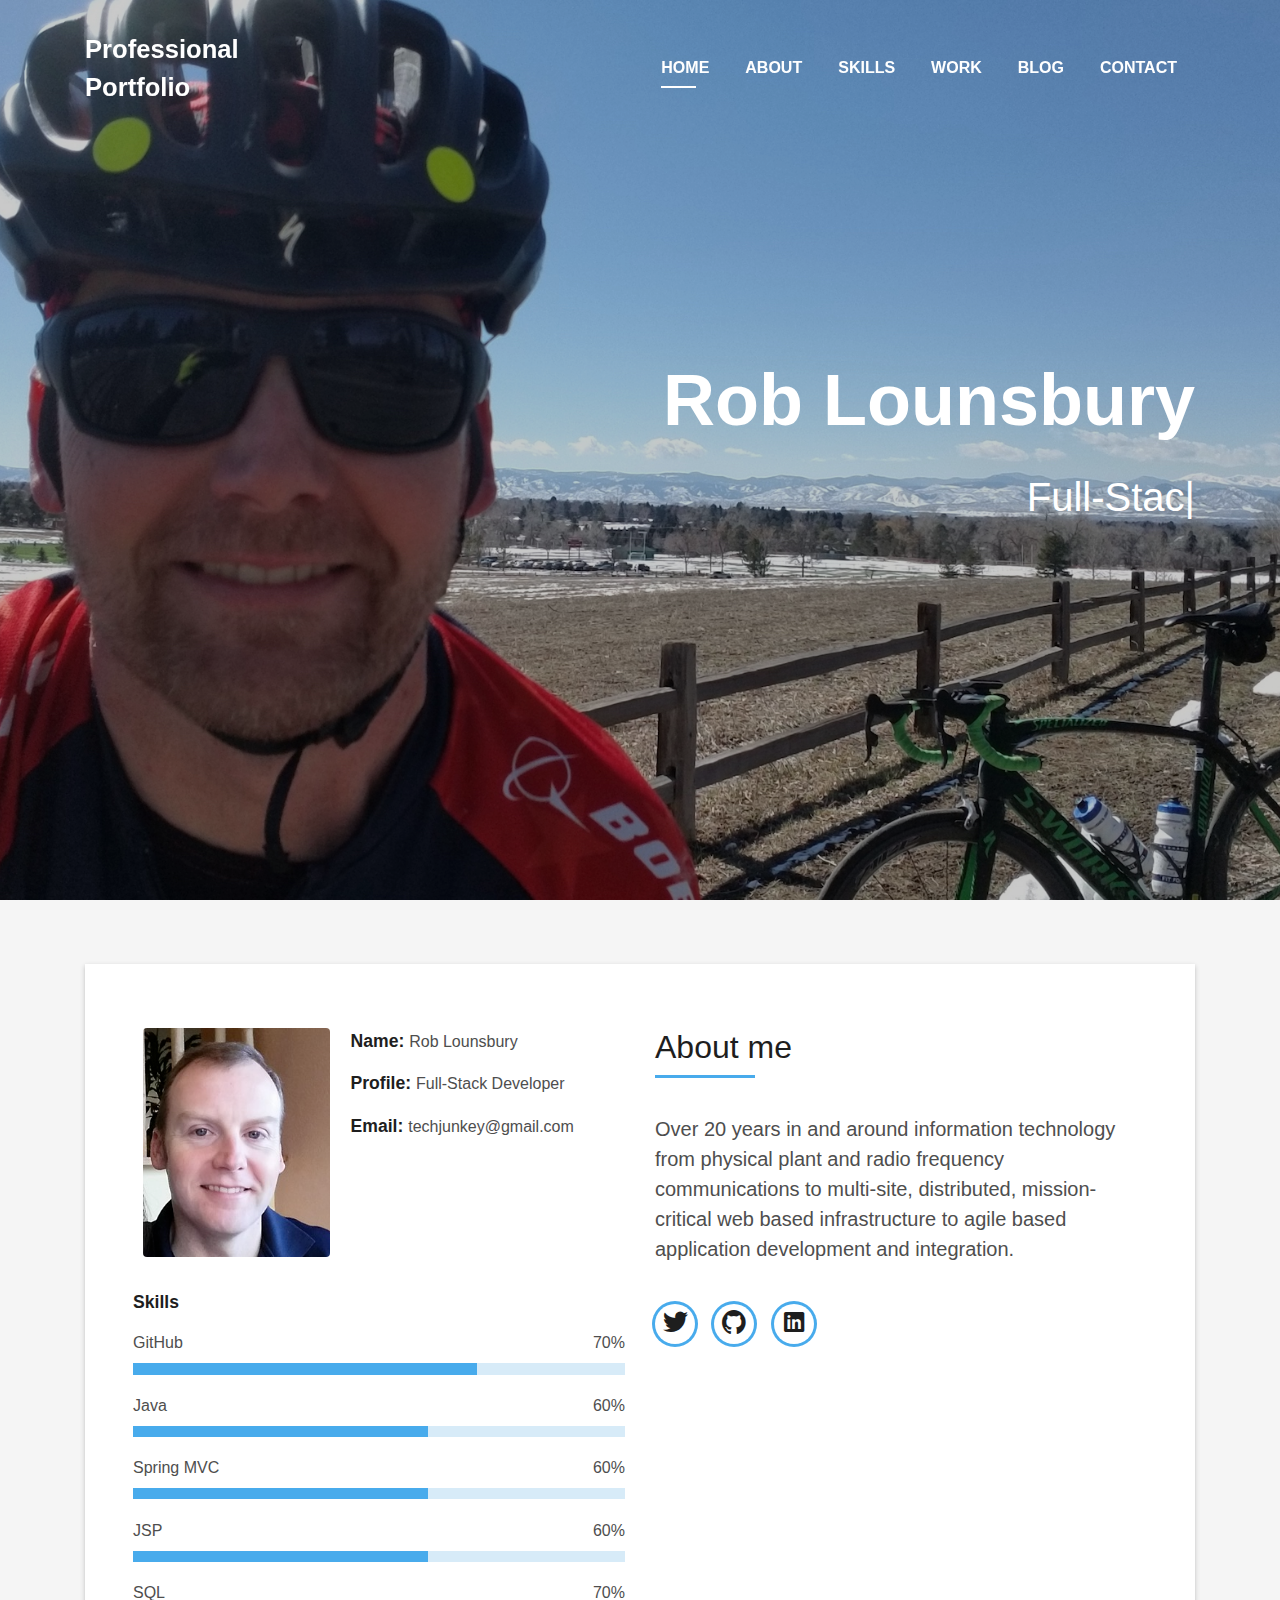
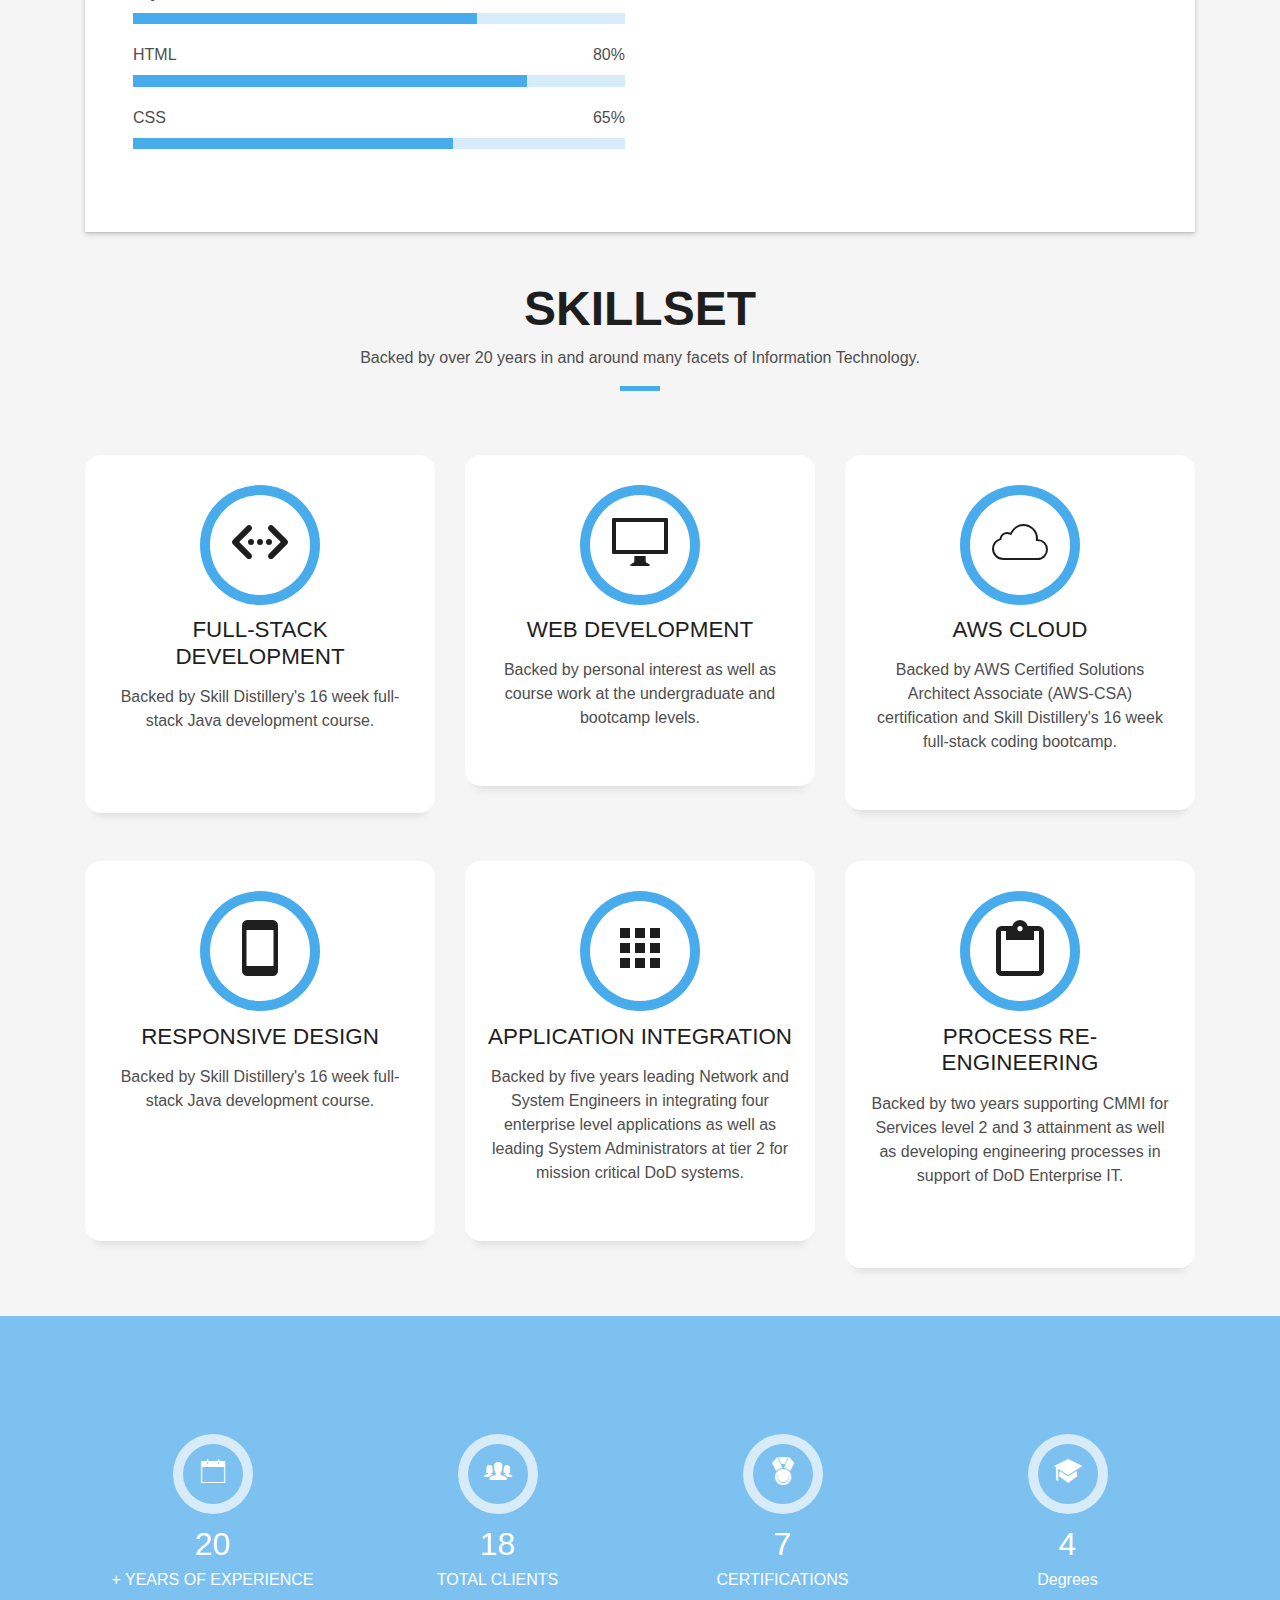
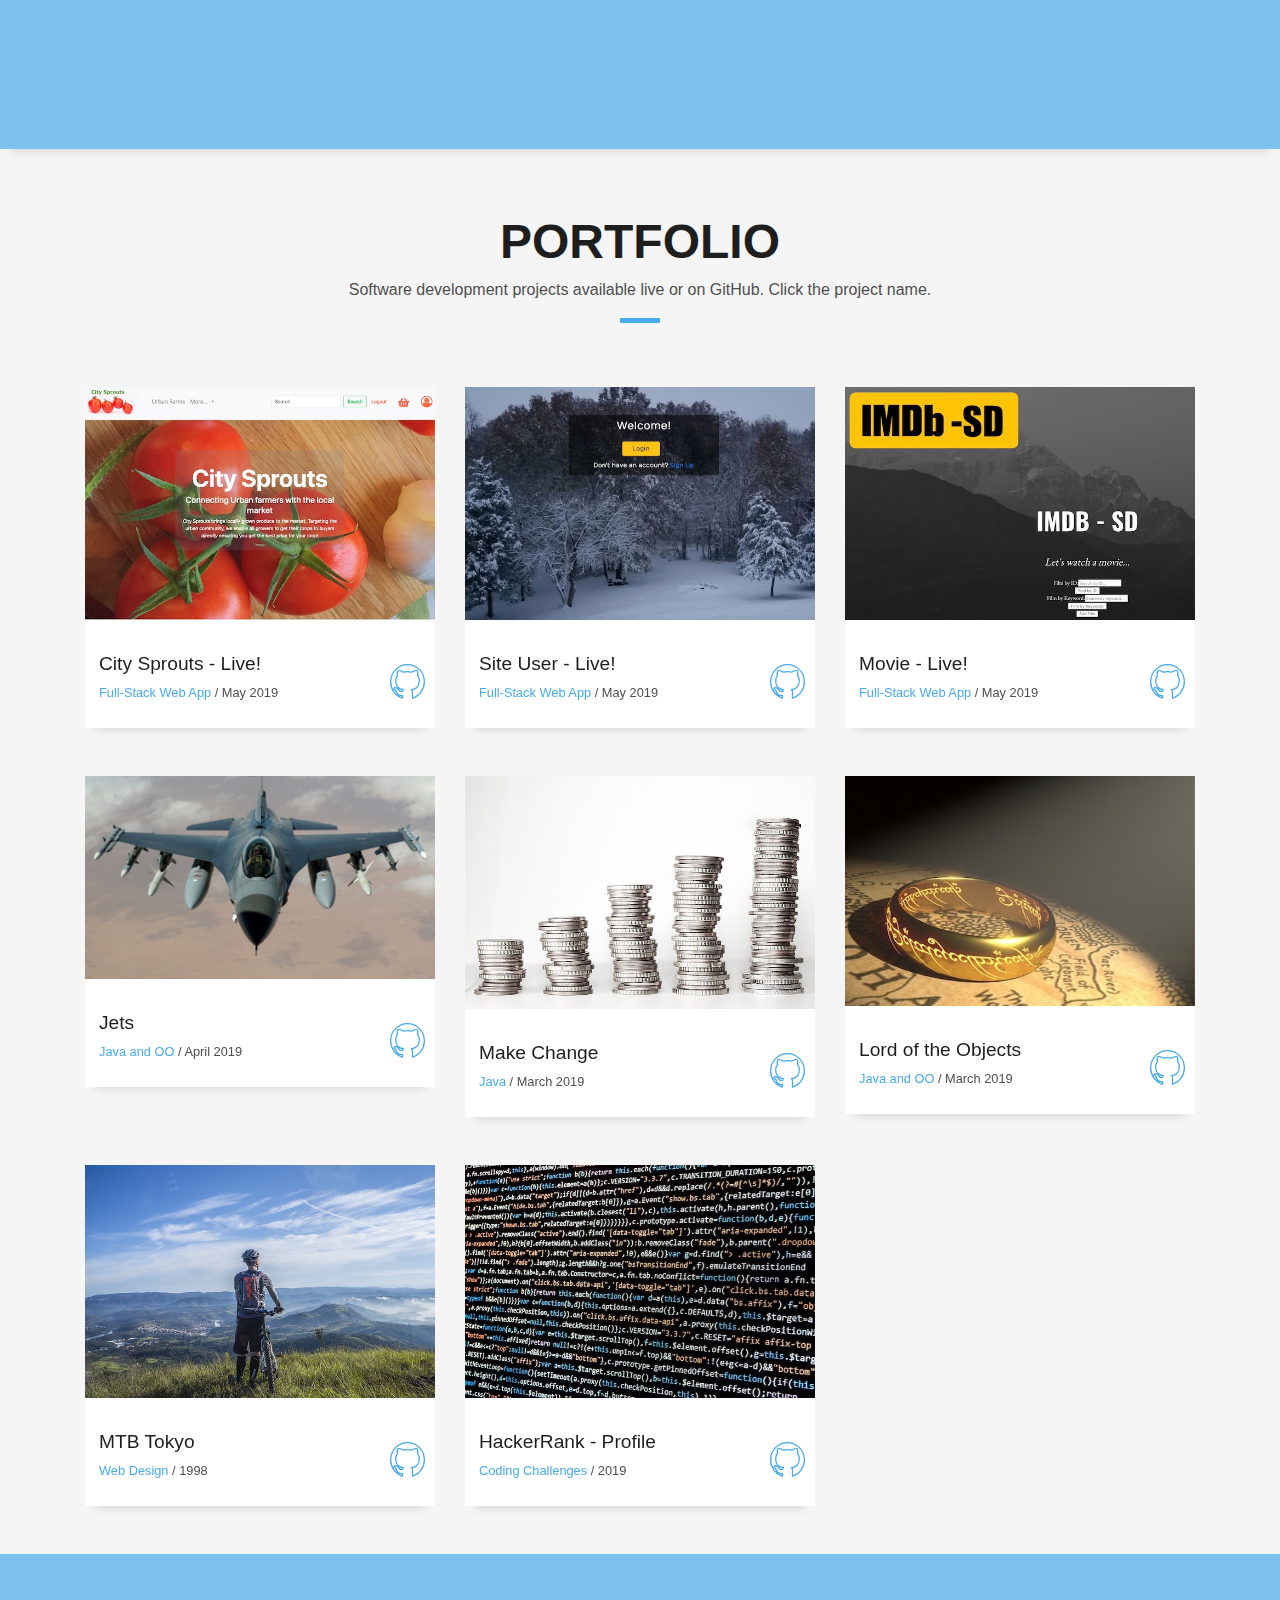
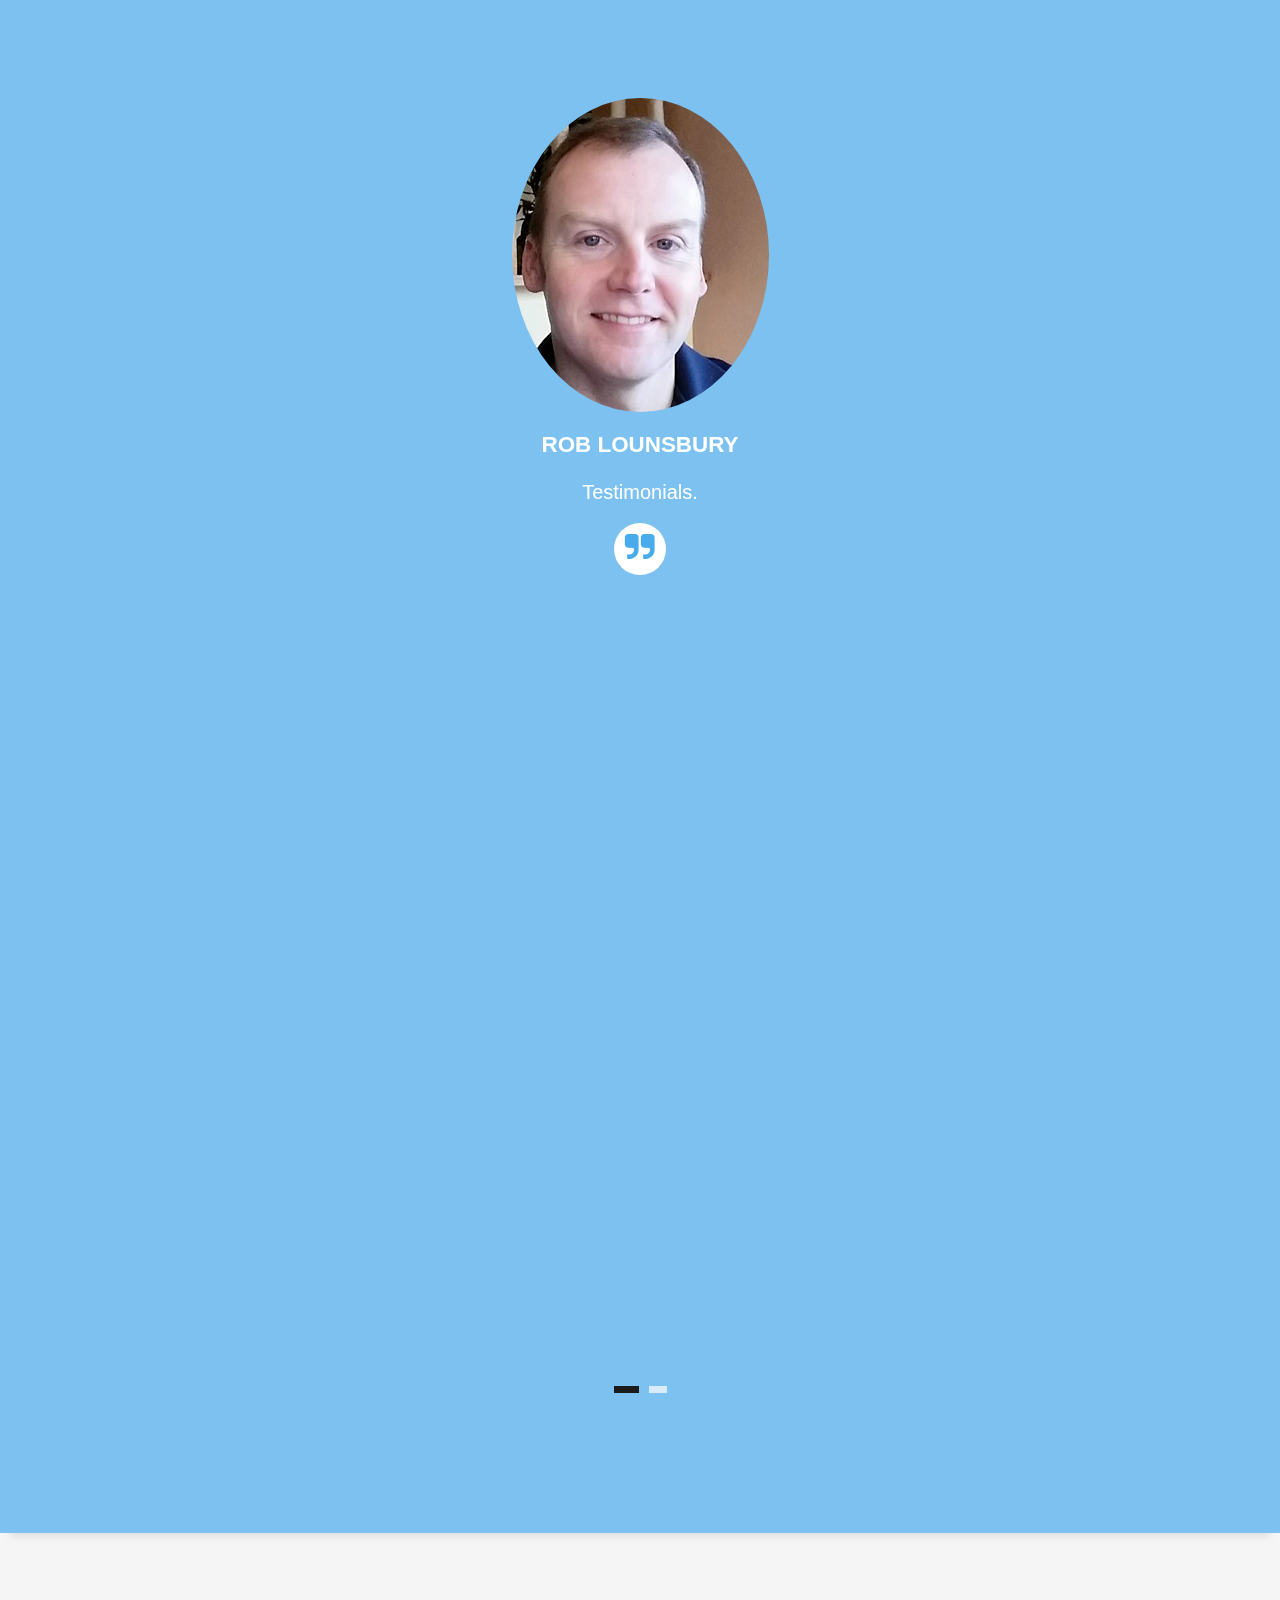
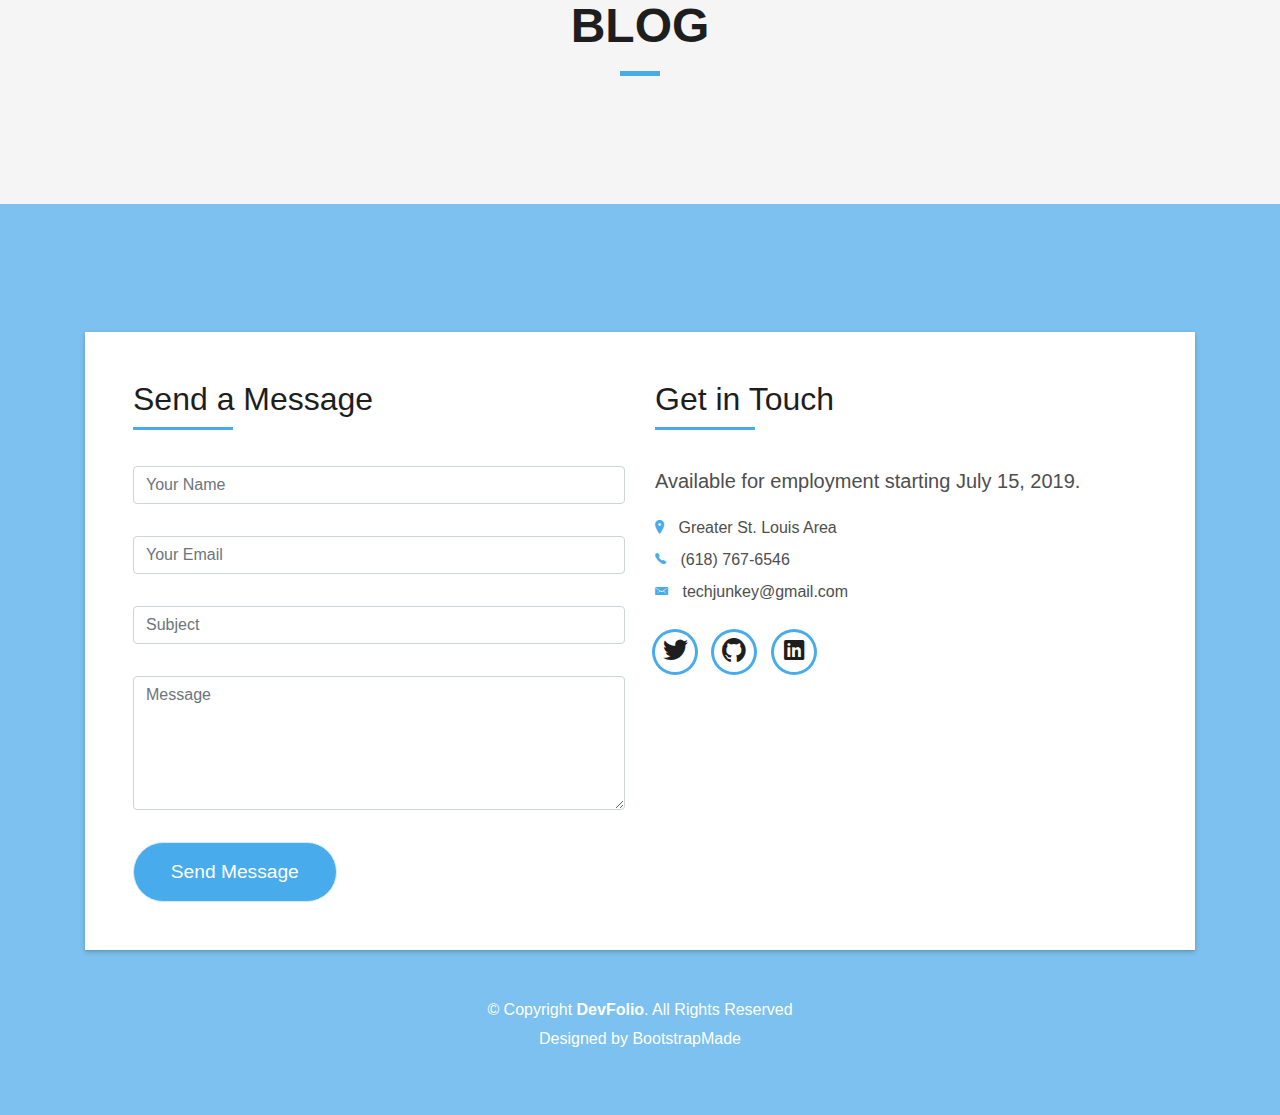
==== commit c92d443c: "Updated index.html portfolio section with GitHub icon and links" ====
--- a/html/index.html
+++ b/html/index.html
@@ -368,14 +368,14 @@
                     <div class="work-content">
                       <div class="row">
                         <div class="col-sm-8">
-                          <h2 class="w-title"><a href="http://citysprouts.robcodes.pro" target="_blank">City Sprouts</a></h2>
+                          <h2 class="w-title"><a href="http://citysprouts.robcodes.pro" target="_blank">City Sprouts - Live!</a></h2>
                           <div class="w-more">
                             <span class="w-ctegory">Full-Stack Web App</span> / <span class="w-date">May 2019</span>
                           </div>
                         </div>
                         <div class="col-sm-4">
                           <div class="w-like">
-                            <span class="ion-ios-plus-outline"></span>
+                            <a href="https://github.com/robrides/MidtermProject" target="_blank"><span class="ion-social-github-outline"></span></a>
                           </div>
                         </div>
                       </div>
@@ -393,14 +393,14 @@
                     <div class="work-content">
                       <div class="row">
                         <div class="col-sm-8">
-                          <h2 class="w-title"><a href="http://siteuser.robcodes.pro" target="_blank">Site User</a></h2>
+                          <h2 class="w-title"><a href="http://siteuser.robcodes.pro" target="_blank">Site User - Live!</a></h2>
                           <div class="w-more">
                             <span class="w-ctegory">Full-Stack Web App</span> / <span class="w-date">May 2019</span>
                           </div>
                         </div>
                         <div class="col-sm-4">
                           <div class="w-like">
-                            <span class="ion-ios-plus-outline"></span>
+                            <a href="https://github.com/robrides/JPACRUDProject" target="_blank"><span class="ion-social-github-outline"></span></a>
                           </div>
                         </div>
                       </div>
@@ -417,14 +417,14 @@
               <div class="work-content">
                 <div class="row">
                   <div class="col-sm-8">
-                    <h2 class="w-title"><a href="http://movie.robcodes.pro" target="_blank">Movie</a></h2>
+                    <h2 class="w-title"><a href="http://movie.robcodes.pro" target="_blank">Movie - Live!</a></h2>
                     <div class="w-more">
                       <span class="w-ctegory">Full-Stack Web App</span> / <span class="w-date">May 2019</span>
                     </div>
                   </div>
                   <div class="col-sm-4">
                     <div class="w-like">
-                      <span class="ion-ios-plus-outline"></span>
+                      <a href="https://github.com/robrides/SpringMVCFilmCRUD" target="_blank"><span class="ion-social-github-outline"></span></a>
                     </div>
                   </div>
                 </div>
@@ -432,6 +432,7 @@
             </a>
           </div>
         </div>
+
         <div class="col-md-4">
           <div class="work-box">
             <a href="img/work-2.jpg" data-lightbox="gallery-mf">
@@ -441,14 +442,14 @@
               <div class="work-content">
                 <div class="row">
                   <div class="col-sm-8">
-                    <h2 class="w-title"><a href="https://github.com/robrides/JetsProject" target="_blank">Jets</a></h2>
+                    <h2 class="w-title"><a href="https://github.com/robrides/JetsProject">Jets</a></h2>
                     <div class="w-more">
-                      <span class="w-ctegory">Java and OO</span> / <span class="w-date">April 2019<br><br></span>
+                      <span class="w-ctegory">Java and OO</span> / <span class="w-date">April 2019</span>
                     </div>
                   </div>
                   <div class="col-sm-4">
                     <div class="w-like">
-                      <span class="ion-ios-plus-outline"></span>
+                      <a href="https://github.com/robrides/JetsProject" target="_blank"><span class="ion-social-github-outline"></span></a>
                     </div>
                   </div>
                 </div>
@@ -465,14 +466,14 @@
               <div class="work-content">
                 <div class="row">
                   <div class="col-sm-8">
-                    <h2 class="w-title"><a href="https://github.com/robrides/MakeChangeProject" target="_blank">Make Change</a></h2>
+                    <h2 class="w-title"><a href="https://github.com/robrides/MakeChangeProject">Make Change</a></h2>
                     <div class="w-more">
                       <span class="w-ctegory">Java</span> / <span class="w-date">March 2019</span>
                     </div>
                   </div>
                   <div class="col-sm-4">
                     <div class="w-like">
-                      <span class="ion-ios-plus-outline"></span>
+                      <a href="https://github.com/robrides/MakeChangeProject" target="_blank"><span class="ion-social-github-outline"></span></a>
                     </div>
                   </div>
                 </div>
@@ -489,14 +490,14 @@
               <div class="work-content">
                 <div class="row">
                   <div class="col-sm-8">
-                    <h2 class="w-title"><a href="https://github.com/robrides/LordOfTheObjects" target="_blank">Lord of the Objects</a></h2>
+                    <h2 class="w-title"><a href="https://github.com/robrides/LordOfTheObjects">Lord of the Objects</a></h2>
                     <div class="w-more">
-                      <span class="w-ctegory">Java and OO</span> / <span class="w-date">March 2019<br><br></span>
+                      <span class="w-ctegory">Java and OO</span> / <span class="w-date">March 2019</span>
                     </div>
                   </div>
                   <div class="col-sm-4">
                     <div class="w-like">
-                      <span class="ion-ios-plus-outline"></span>
+                      <a href="https://github.com/robrides/LordOfTheObjects" target="_blank"><span class="ion-social-github-outline"></span></a>
                     </div>
                   </div>
                 </div>
@@ -514,14 +515,14 @@
               <div class="work-content">
                 <div class="row">
                   <div class="col-sm-8">
-                    <h2 class="w-title"><a href="https://github.com/robrides/mountainbiketokyo" target="_blank">MTB Tokyo</a></h2>
+                    <h2 class="w-title"><a href="https://github.com/robrides/mountainbiketokyo">MTB Tokyo</a></h2>
                     <div class="w-more">
                       <span class="w-ctegory">Web Design</span> / <span class="w-date">1998</span>
                     </div>
                   </div>
                   <div class="col-sm-4">
                     <div class="w-like">
-                      <span class="ion-ios-plus-outline"></span>
+                      <a href="https://github.com/robrides/mountainbiketokyo" target="_blank"><span class="ion-social-github-outline"></span></a>
                     </div>
                   </div>
                 </div>
@@ -538,14 +539,14 @@
               <div class="work-content">
                 <div class="row">
                   <div class="col-sm-8">
-                    <h2 class="w-title"><a href="https://www.hackerrank.com/rob_lounsbury" target="_blank">Hackerrank</a></h2>
+                    <h2 class="w-title"><a href="https://www.hackerrank.com/rob_lounsbury" target="_blank">HackerRank - Profile</a></h2>
                     <div class="w-more">
                       <span class="w-ctegory">Coding Challenges</span> / <span class="w-date">2019</span>
                     </div>
                   </div>
                   <div class="col-sm-4">
                     <div class="w-like">
-                      <span class="ion-ios-plus-outline"></span>
+                      <a href="https://github.com/robrides/Hackerrank-30-Days-of-Code" target="_blank"><span class="ion-social-github-outline"></span></a>
                     </div>
                   </div>
                 </div>
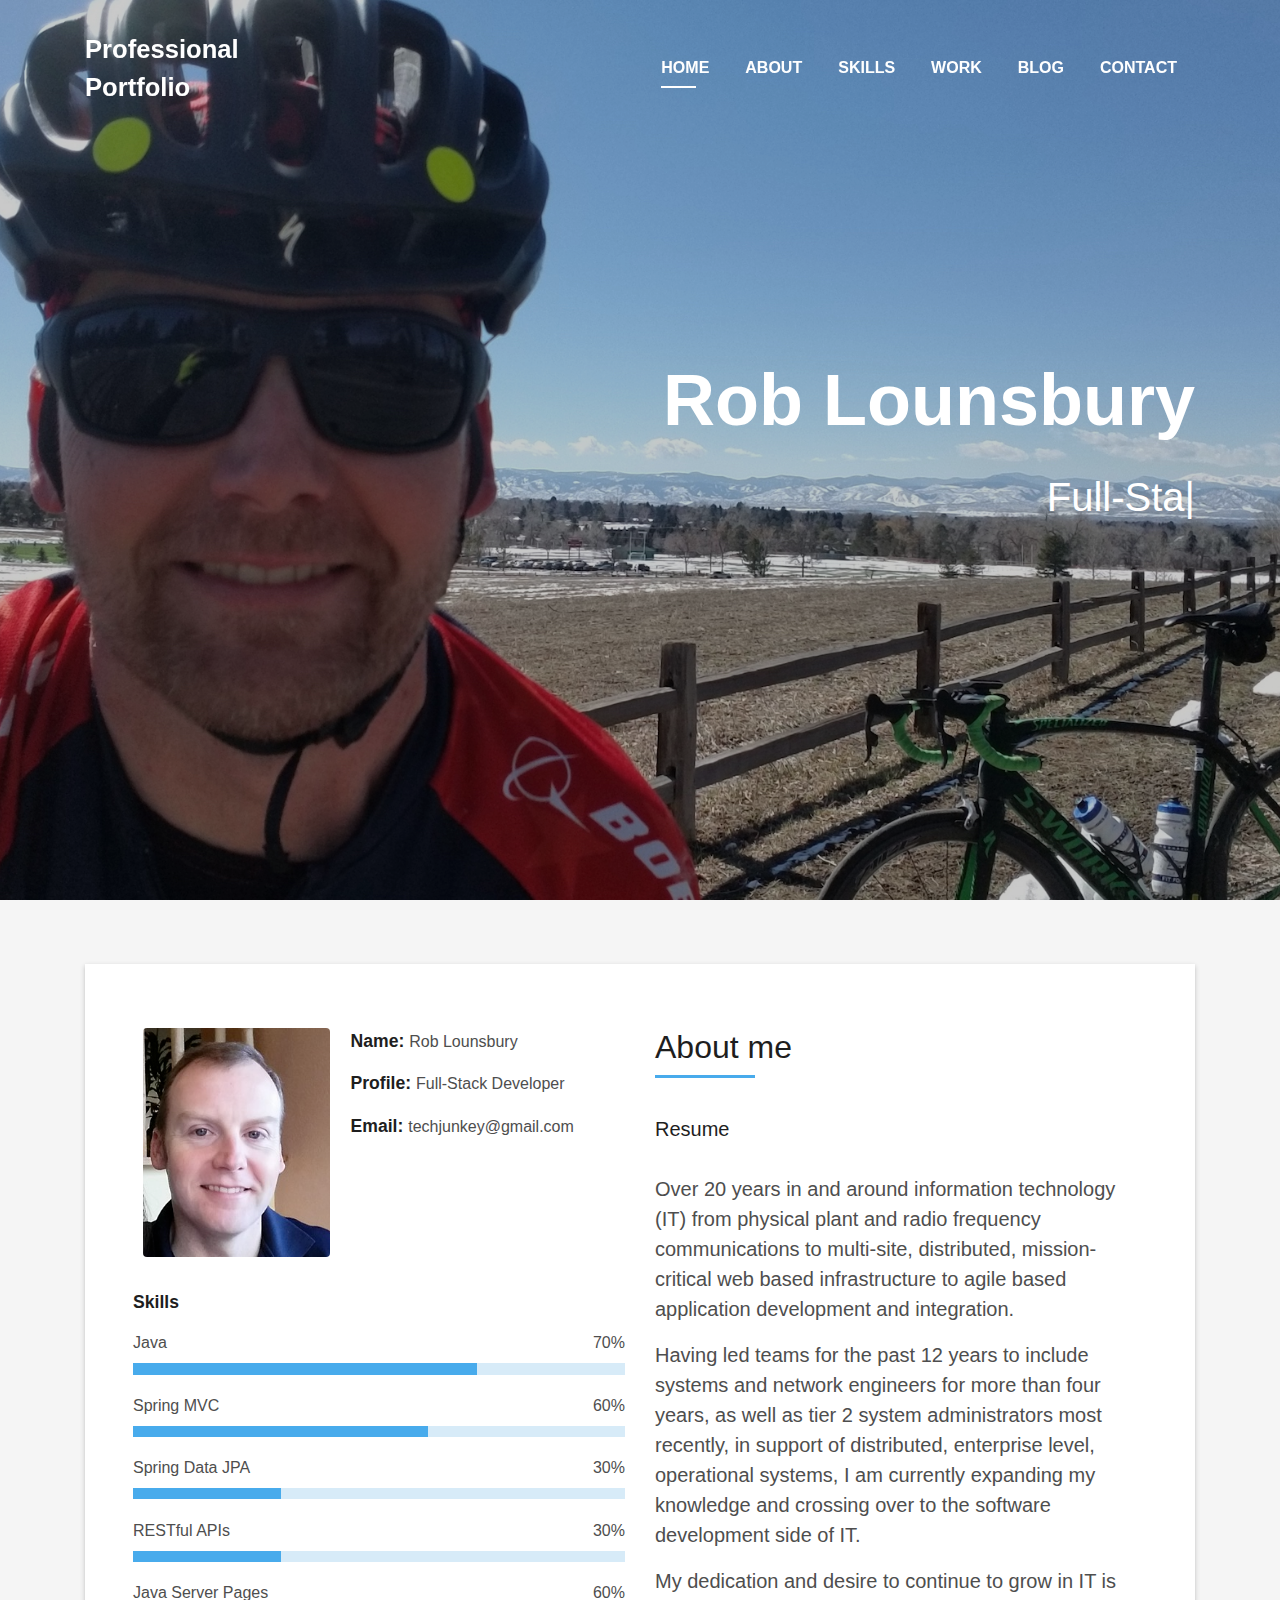
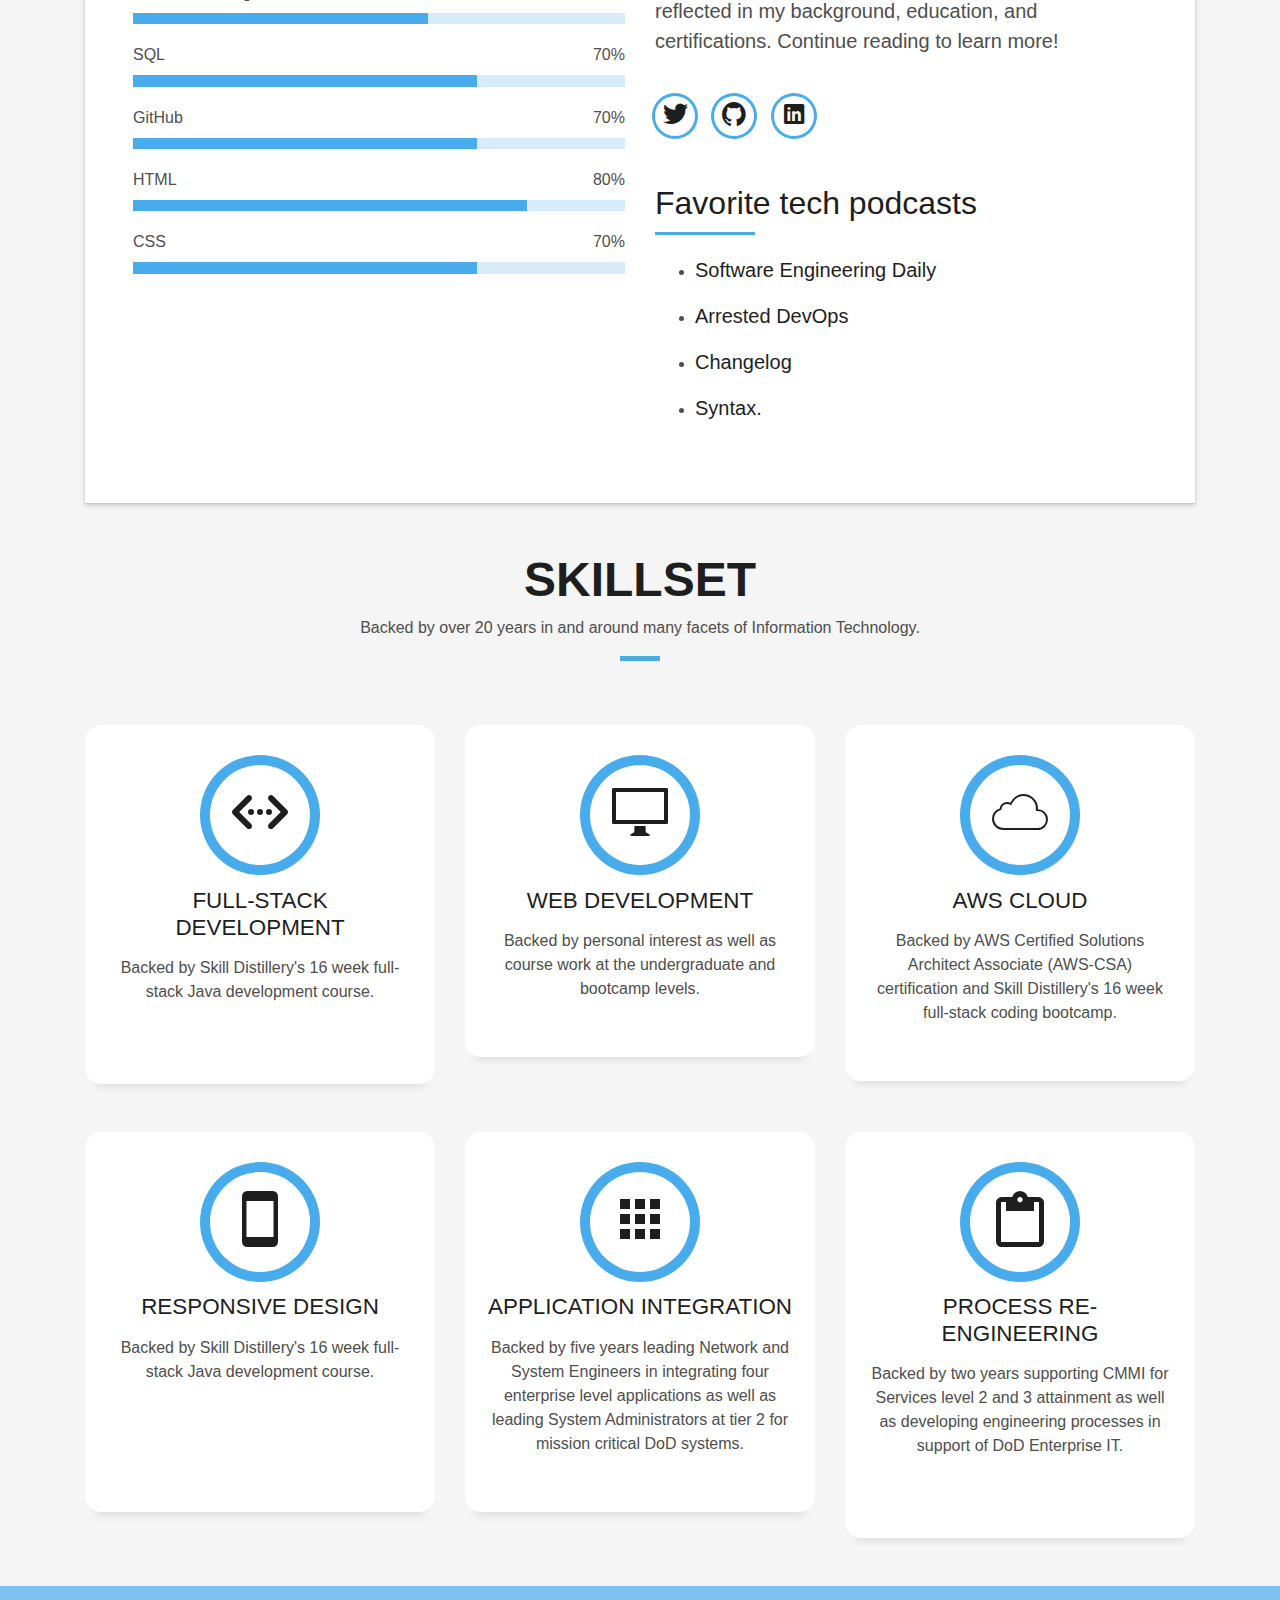
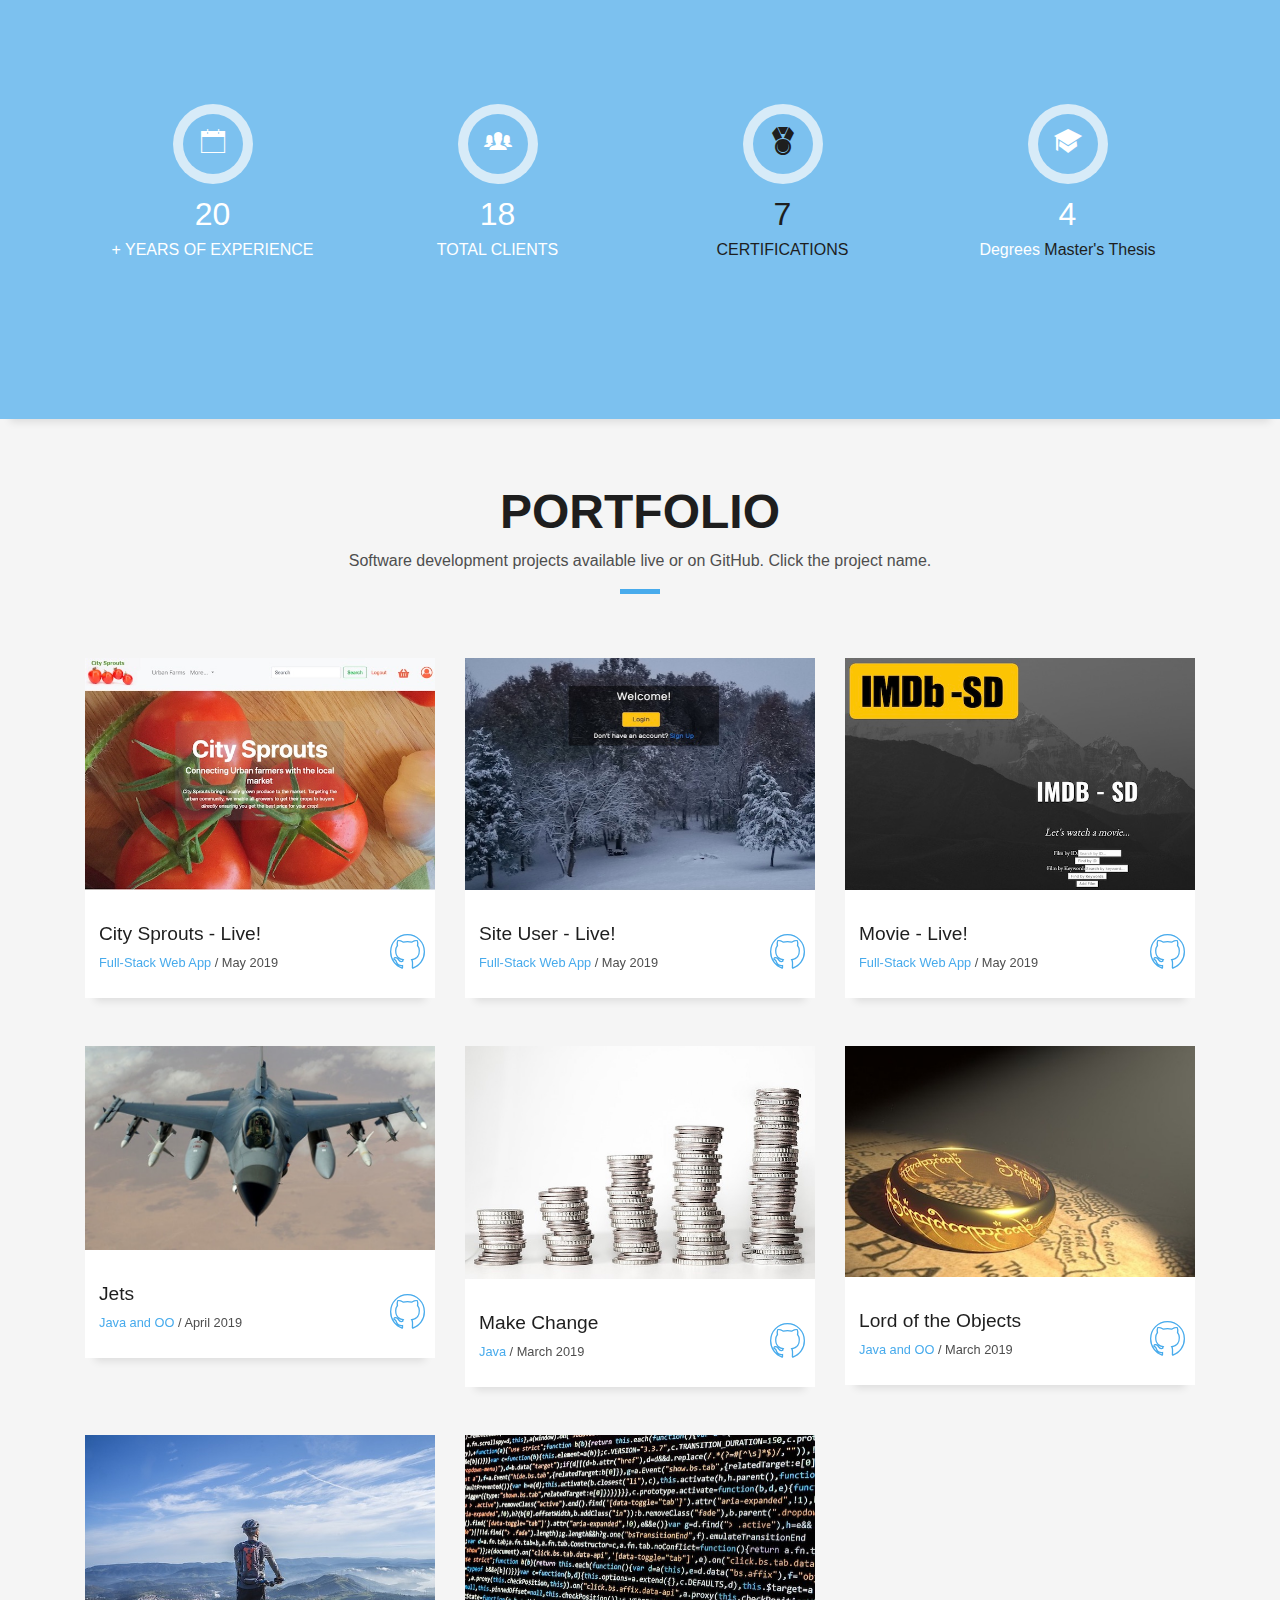
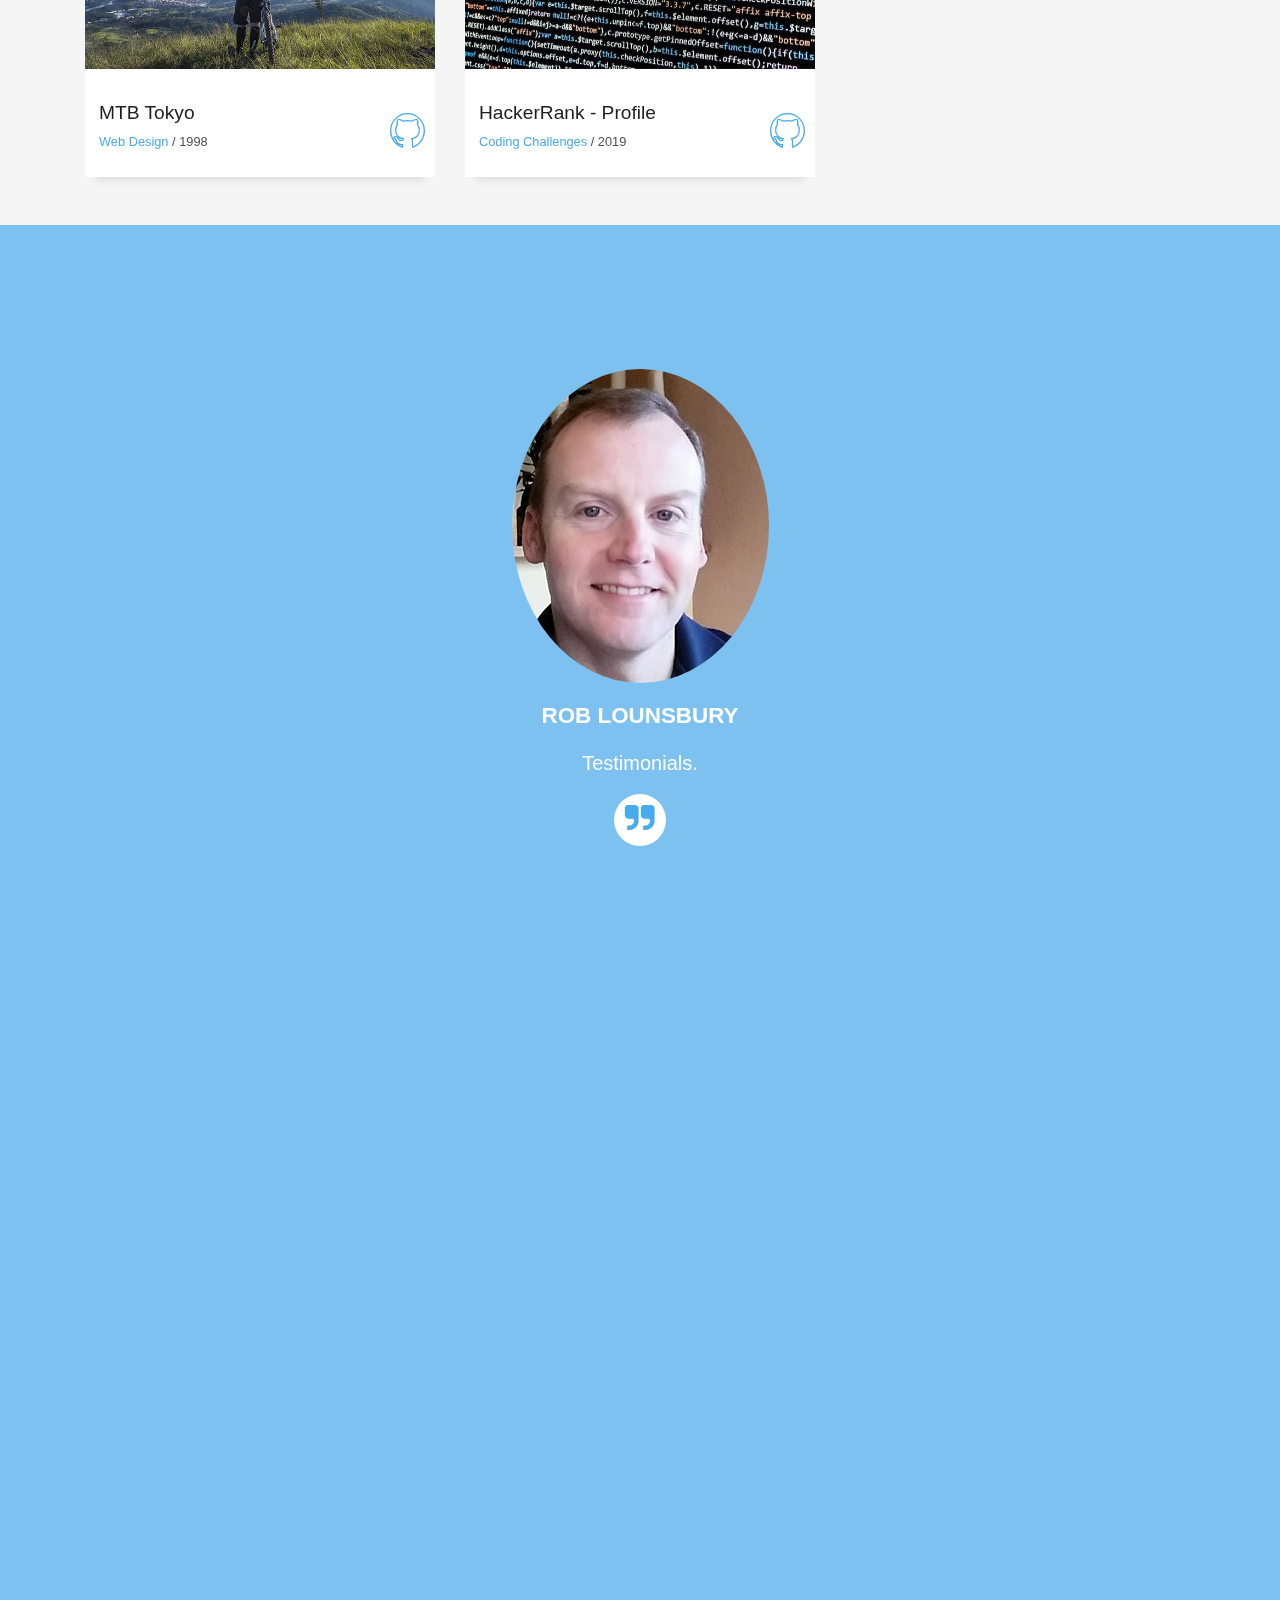
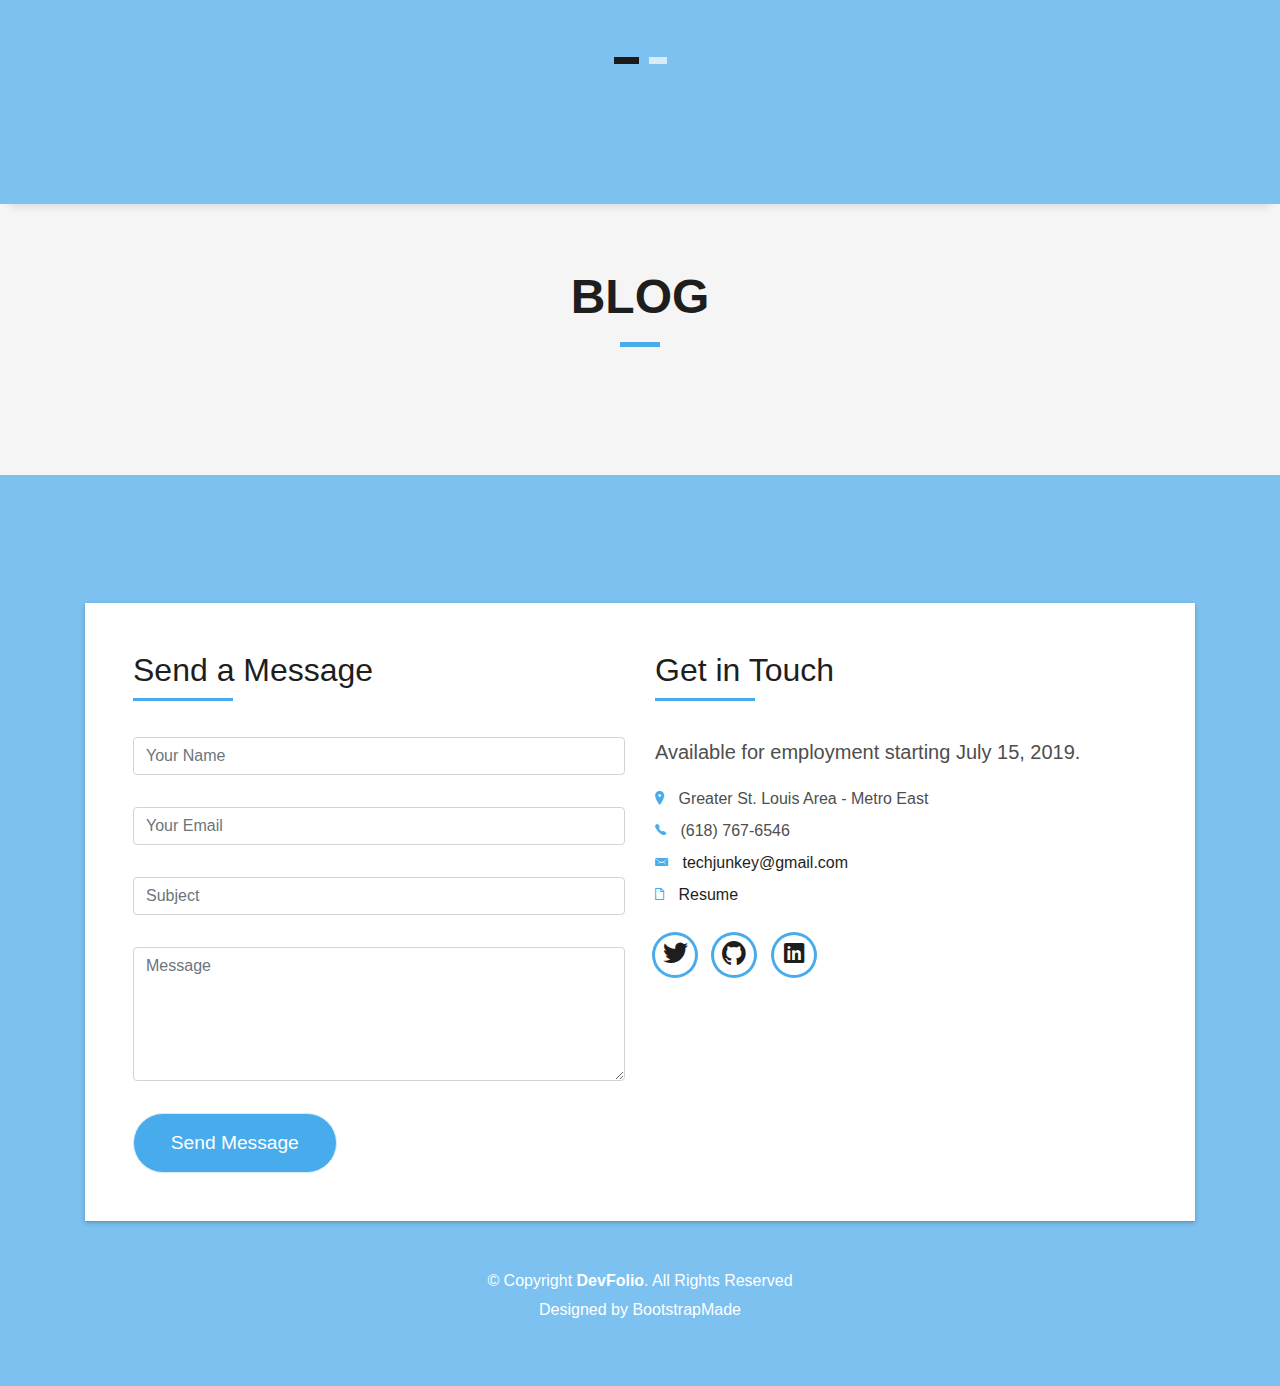
==== commit 318bd06e: "updated index.html with links to github Resume repo" ====
--- a/html/index.html
+++ b/html/index.html
@@ -110,39 +110,49 @@
                 </div>
                 <div class="skill-mf">
                   <p class="title-s">Skills</p>
+                  <span>Java</span> <span class="pull-right">70%</span>
+                  <div class="progress">
+                    <div class="progress-bar" role="progressbar" style="width: 70%" aria-valuenow="70" aria-valuemin="0"
+                      aria-valuemax="100"></div>
+                  </div>
+                  <span>Spring MVC</span> <span class="pull-right">60%</span>
+                  <div class="progress">
+                    <div class="progress-bar" role="progressbar" style="width: 60%" aria-valuenow="60" aria-valuemin="0"
+                      aria-valuemax="100"></div>
+                  </div>
+                  <span>Spring Data JPA</span> <span class="pull-right">30%</span>
+                  <div class="progress">
+                    <div class="progress-bar" role="progressbar" style="width: 30%" aria-valuenow="30" aria-valuemin="0"
+                      aria-valuemax="100"></div>
+                  </div>
+                  <span>RESTful APIs</span> <span class="pull-right">30%</span>
+                  <div class="progress">
+                    <div class="progress-bar" role="progressbar" style="width: 30%" aria-valuenow="30" aria-valuemin="0"
+                      aria-valuemax="100"></div>
+                  </div>
+                  <span>Java Server Pages</span> <span class="pull-right">60%</span>
+                  <div class="progress">
+                    <div class="progress-bar" role="progressbar" style="width: 60%" aria-valuenow="60" aria-valuemin="0"
+                      aria-valuemax="100"></div>
+                  </div>
+                  <span>SQL</span> <span class="pull-right">70%</span>
+                  <div class="progress">
+                    <div class="progress-bar" role="progressbar" style="width: 70%" aria-valuenow="70" aria-valuemin="0"
+                      aria-valuemax="100"></div>
+                  </div>
                   <span>GitHub</span> <span class="pull-right">70%</span>
                   <div class="progress">
                     <div class="progress-bar" role="progressbar" style="width: 70%" aria-valuenow="70" aria-valuemin="0"
                       aria-valuemax="100"></div>
                   </div>
-                  <span>Java</span> <span class="pull-right">60%</span>
-                  <div class="progress">
-                    <div class="progress-bar" role="progressbar" style="width: 60%" aria-valuenow="60" aria-valuemin="0"
-                      aria-valuemax="100"></div>
-                  </div>
-                  <span>Spring MVC</span> <span class="pull-right">60%</span>
-                  <div class="progress">
-                    <div class="progress-bar" role="progressbar" style="width: 60%" aria-valuenow="60" aria-valuemin="0"
-                      aria-valuemax="100"></div>
-                  </div>
-                  <span>JSP</span> <span class="pull-right">60%</span>
-                  <div class="progress">
-                    <div class="progress-bar" role="progressbar" style="width: 60%" aria-valuenow="60" aria-valuemin="0"
-                      aria-valuemax="100"></div>
-                  </div>
-                  <span>SQL</span> <span class="pull-right">70%</span>
-                  <div class="progress">
-                    <div class="progress-bar" role="progressbar" style="width: 70%" aria-valuenow="70" aria-valuemin="0"
-                      aria-valuemax="100"></div>
-                  </div>
                   <span>HTML</span> <span class="pull-right">80%</span>
                   <div class="progress">
                     <div class="progress-bar" role="progressbar" style="width: 80%;" aria-valuenow="80" aria-valuemin="0"
                       aria-valuemax="100"></div>
                   </div>
-                  <span>CSS</span> <span class="pull-right">65%</span>
+                  <span>CSS</span> <span class="pull-right">70%</span>
                   <div class="progress">
-                    <div class="progress-bar" role="progressbar" style="width: 65%" aria-valuenow="65" aria-valuemin="0"
+                    <div class="progress-bar" role="progressbar" style="width: 70%" aria-valuenow="70" aria-valuemin="0"
                       aria-valuemax="100"></div>
                   </div>
                 </div>
@@ -155,7 +165,10 @@
                     </h5>
                   </div>
                   <p class="lead">
-                    Over 20 years in and around information technology from physical plant and radio frequency communications to multi-site, distributed, mission-critical web based infrastructure to agile based application development and integration.
+                    <a href="https://github.com/robrides/Resume" target="_blank">Resume</a><br><br>
+                    Over 20 years in and around information technology (IT) from physical plant and radio frequency communications to multi-site, distributed, mission-critical web based infrastructure to agile based application development and integration.</p>
+                    <p class="lead"> Having led teams for the past 12 years to include systems and network engineers for more than four years, as well as tier 2 system administrators most recently, in support of distributed, enterprise level, operational systems, I am currently expanding my knowledge and crossing over to the software development side of IT.
+                    <p class="lead">My dedication and desire to continue to grow in IT is reflected in my background, education, and certifications. Continue reading to learn more!
                   </p>
                   <div class="socials">
                     <ul>
@@ -166,9 +179,15 @@
                       <li><a href="https://www.linkedin.com/in/roblounsbury/"><span class="ico-circle"><i class="ion-social-linkedin"></i></span></a></li>
                       <!-- <li><a href=""><span class="ico-circle"><i class="ion-social-pinterest"></i></span></a></li> -->
                     </ul>
-                  </div>
-                  <p class="lead">
-                  </p>
+                  </div><br>
+                      <h5 class="title-left">Favorite tech podcasts</h5><br>
+                      <ul>
+                        <li><p class="lead"><a href="https://softwareengineeringdaily.com/">Software Engineering Daily</a></p></li>
+                        <li><p class="lead"><a href="https://www.arresteddevops.com/">Arrested DevOps</a></p></li>
+                      <li><p class="lead"><a href="https://changelog.com/">Changelog</a></p></li>
+                      <li><p class="lead"><a href="https://syntax.fm/">Syntax.</a></p></li>
+                    </ul>
+
                 </div>
               </div>
             </div>
@@ -318,11 +337,13 @@
         <div class="col-sm-3 col-lg-3">
           <div class="counter-box pt-4 pt-md-0">
             <div class="counter-ico">
-              <span class="ico-circle"><i class="ion-ribbon-a"></i></span>
+              <a href="https://www.youracclaim.com/users/robert-lounsbury/badges" target="_blank">
+              <span class="ico-circle"><i class="ion-ribbon-a"></i></span></a>
             </div>
             <div class="counter-num">
+              <a href="https://www.youracclaim.com/users/robert-lounsbury/badges" target="_blank">
               <p class="counter">7</p>
-              <span class="counter-text">CERTIFICATIONS</span>
+              <span class="counter-text">CERTIFICATIONS</span></a>
             </div>
           </div>
         </div>
@@ -334,6 +355,7 @@
             <div class="counter-num">
               <p class="counter">4</p>
               <span class="counter-text">Degrees</span>
+              <a href="https://calhoun.nps.edu/handle/10945/3277"><span class="counter-text">Master's Thesis</span></a>
             </div>
           </div>
         </div>
@@ -773,9 +795,10 @@
                      Available for employment starting July 15, 2019.
                     </p>
                     <ul class="list-ico">
-                      <li><span class="ion-ios-location"></span> Greater St. Louis Area</li>
+                      <li><span class="ion-ios-location"></span> Greater St. Louis Area - Metro East</li>
                       <li><span class="ion-ios-telephone"></span> (618) 767-6546</li>
-                      <li><span class="ion-email"></span> techjunkey@gmail.com</li>
+                      <li><span class="ion-email"></span> <a href="mailto:techjunkey@gmail.com?Subject=Job%20Opportunity" target="_top">techjunkey@gmail.com</a></li>
+                      <li><span class="ion-document"></span> <a href="https://github.com/robrides/Resume" target="_blank">Resume</a></li>
                     </ul>
                   </div>
                   <div class="socials">
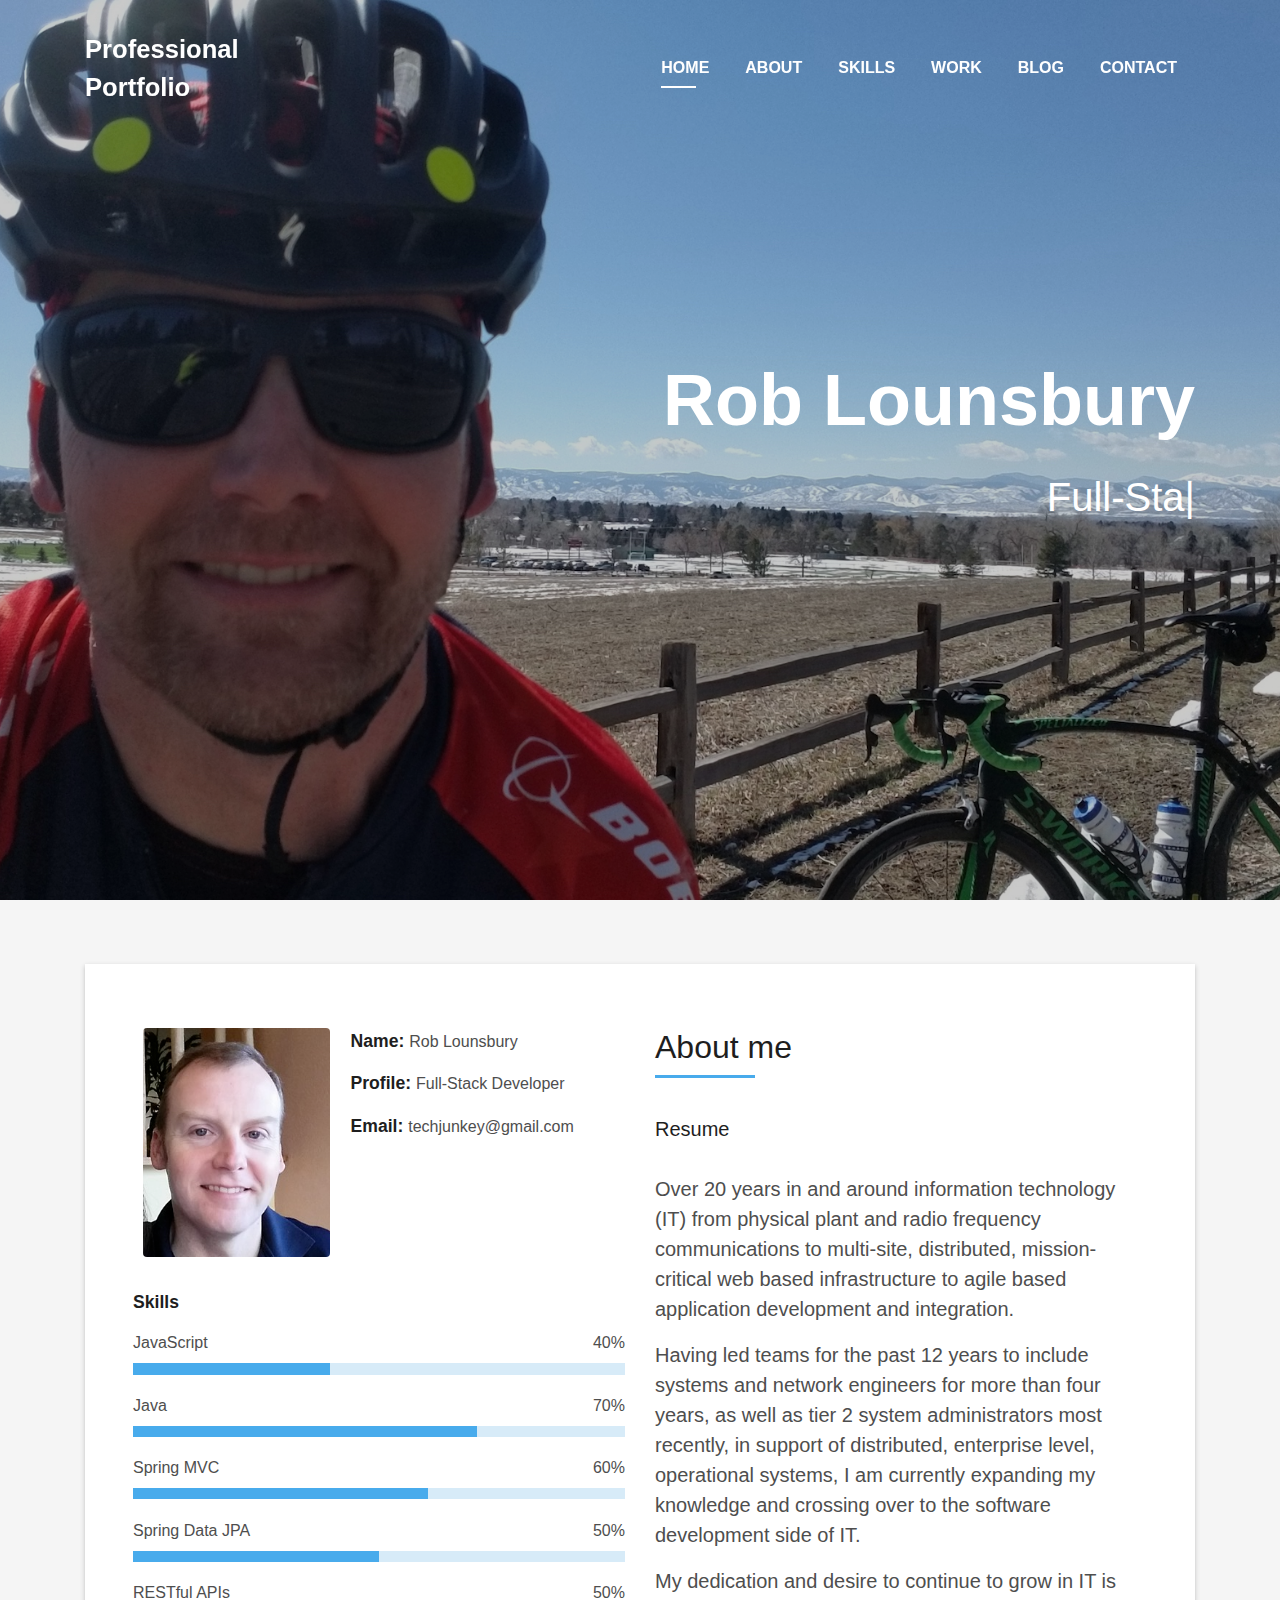
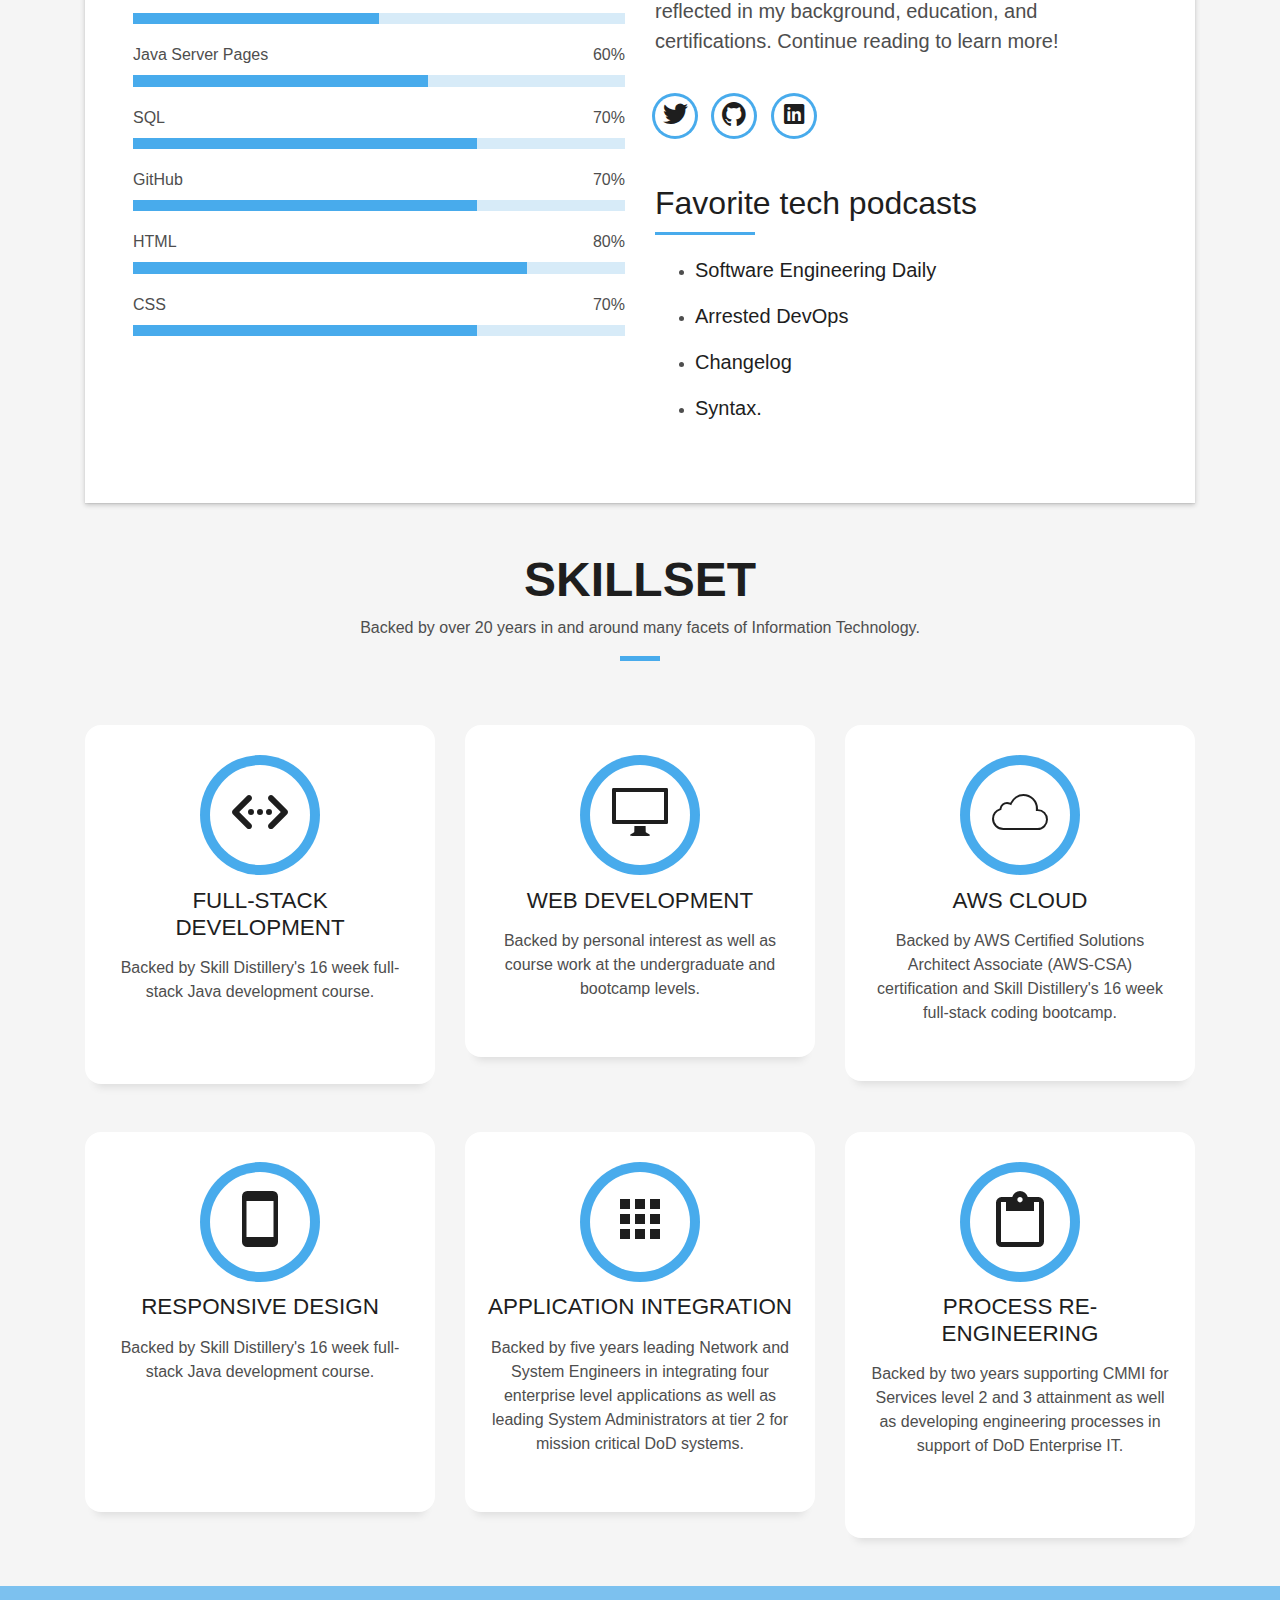
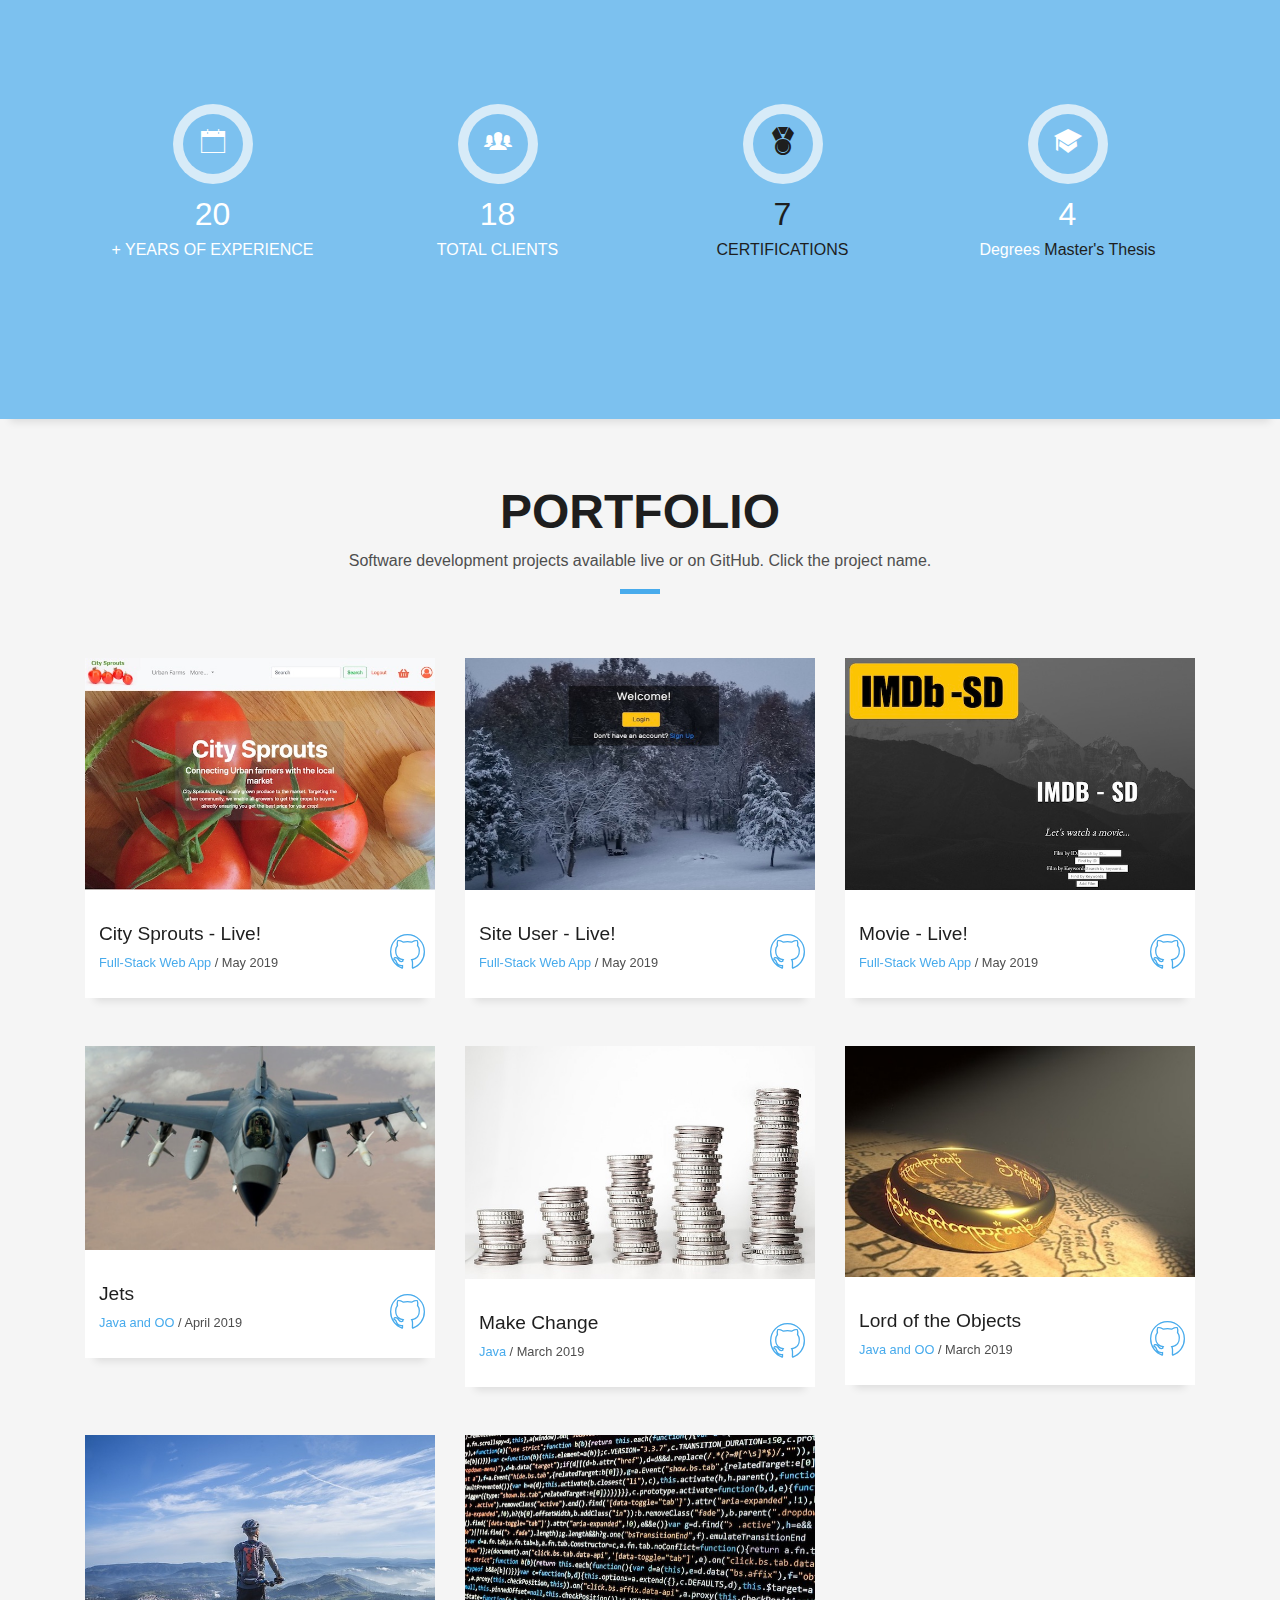
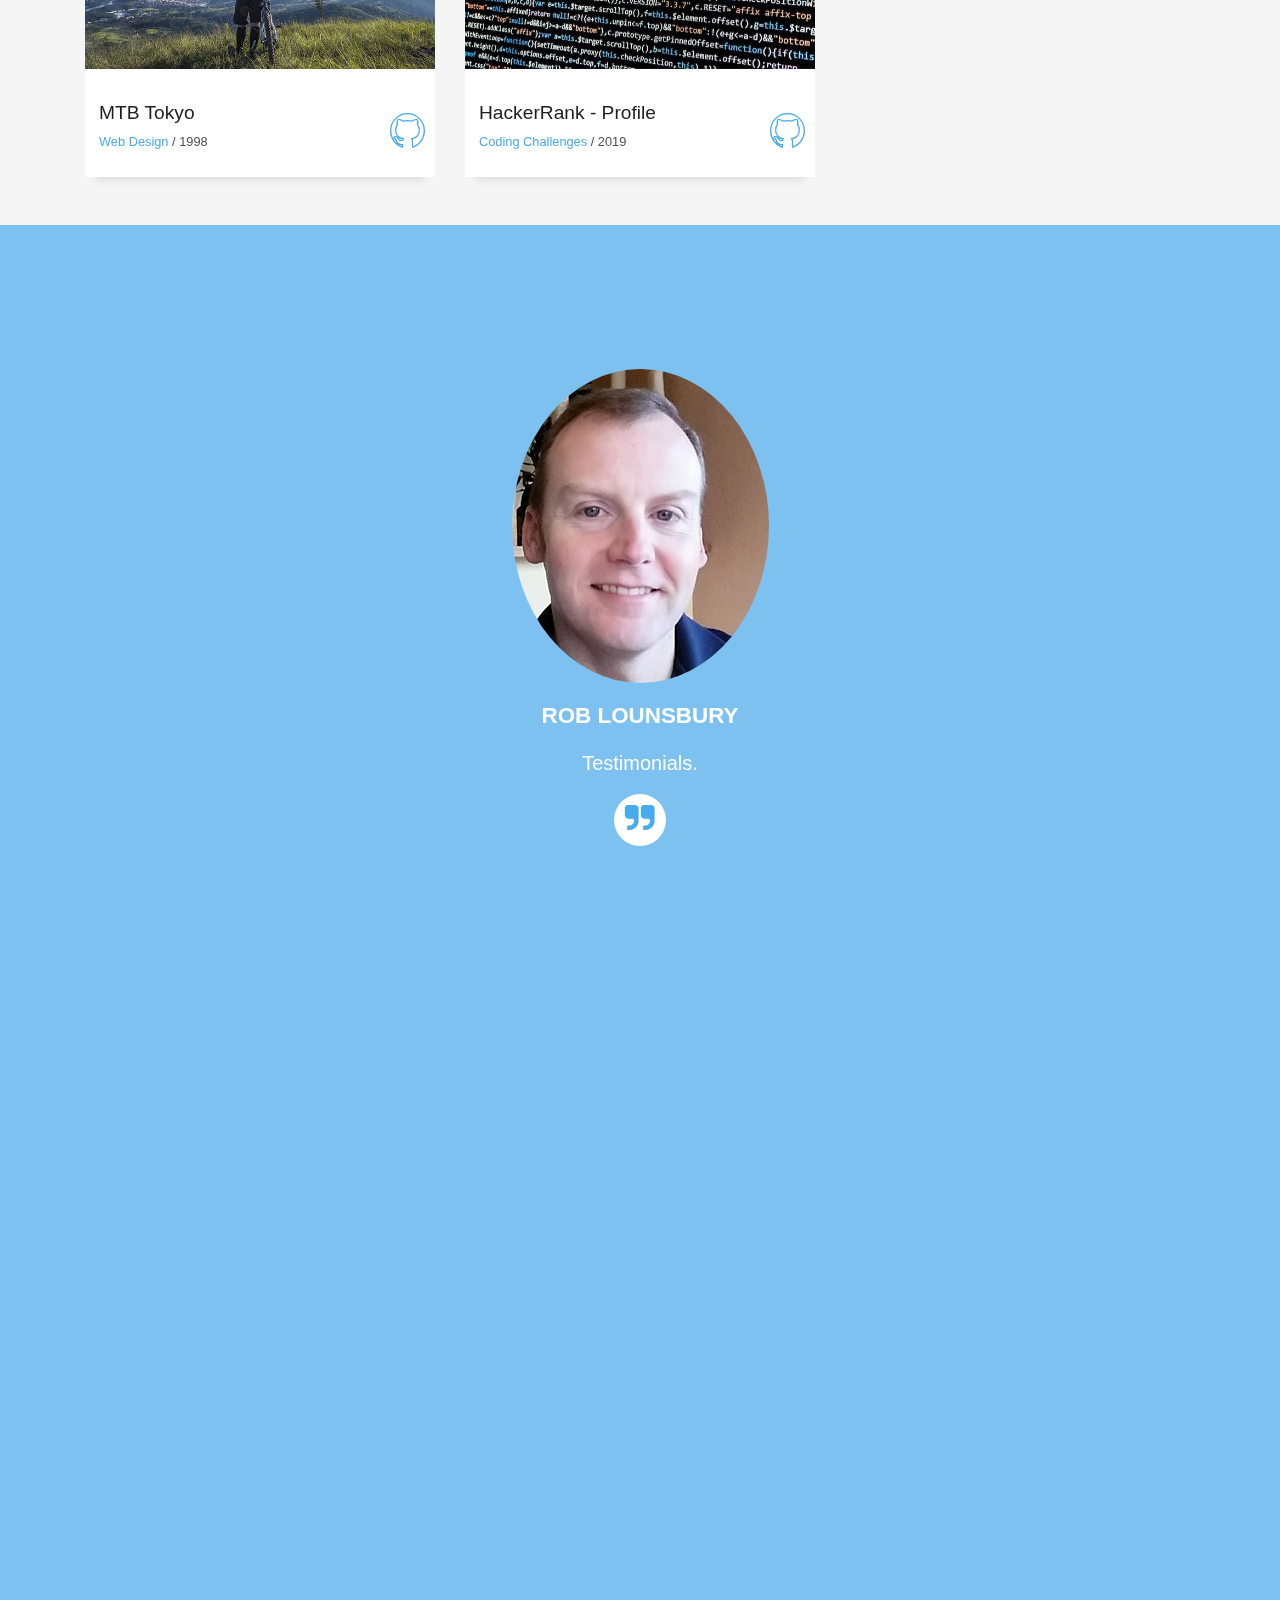
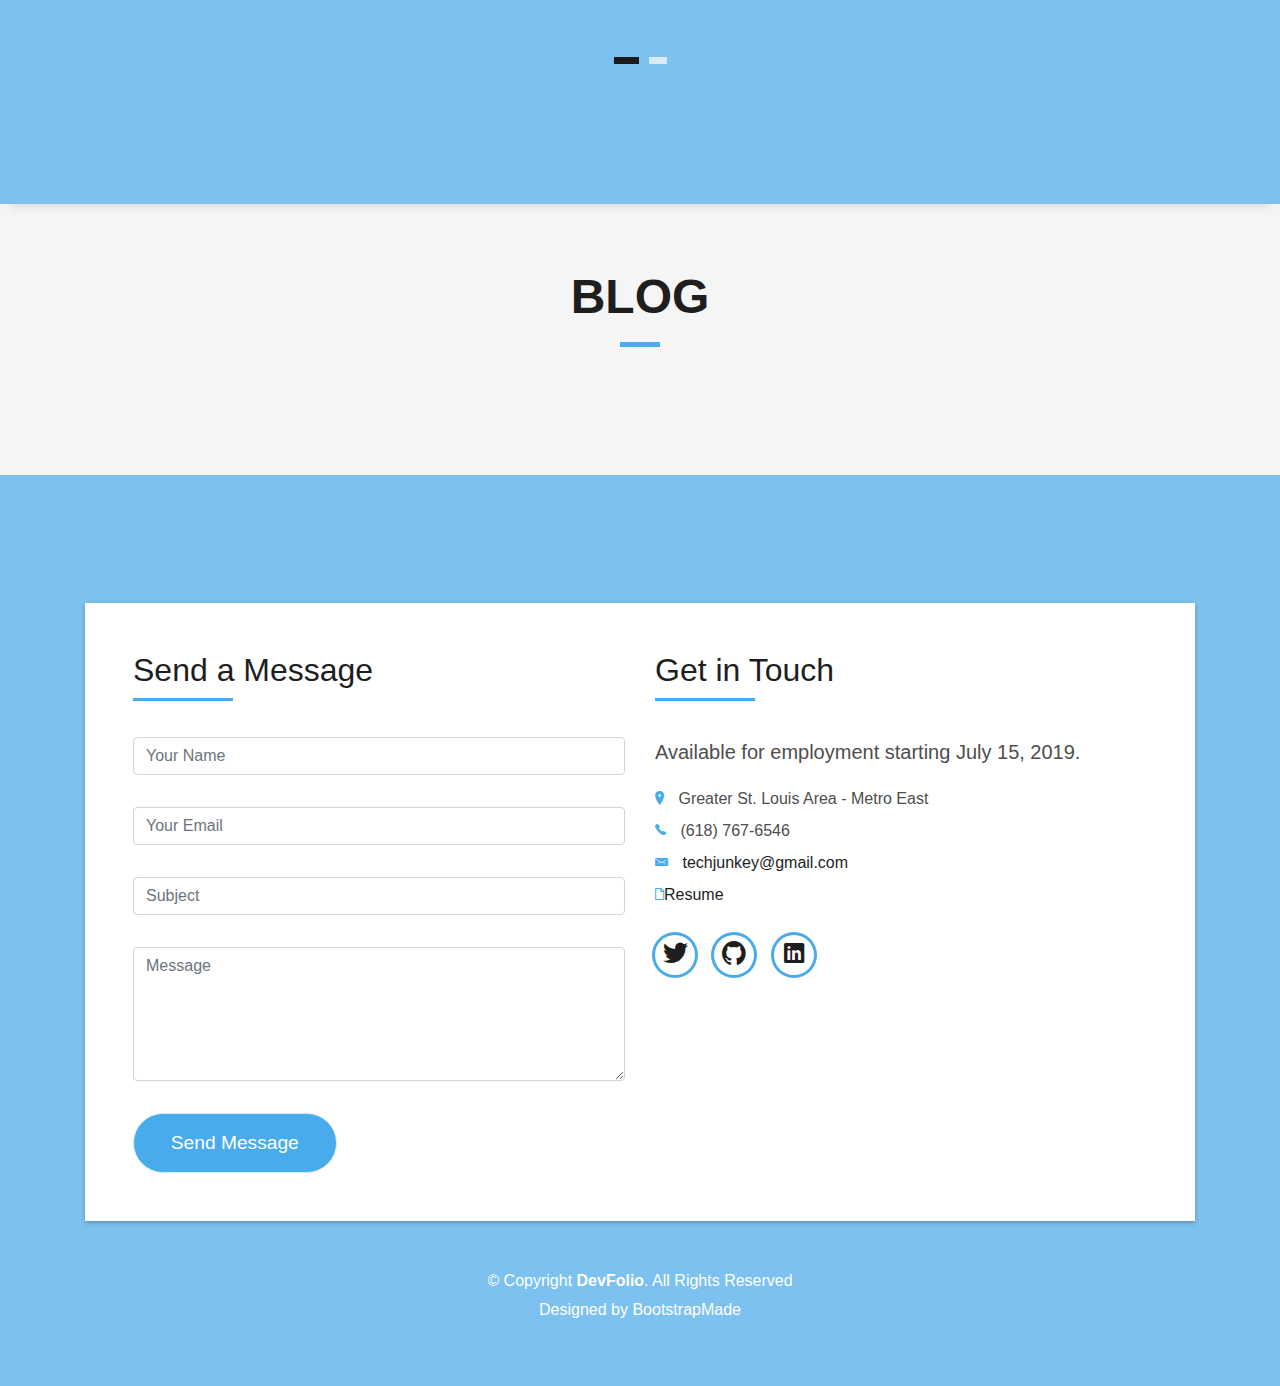
==== commit c3f81926: "updated index.html" ====
--- a/html/index.html
+++ b/html/index.html
@@ -110,6 +110,11 @@
                 </div>
                 <div class="skill-mf">
                   <p class="title-s">Skills</p>
+                  <span>JavaScript</span> <span class="pull-right">40%</span>
+                  <div class="progress">
+                    <div class="progress-bar" role="progressbar" style="width: 40%" aria-valuenow="40" aria-valuemin="0"
+                      aria-valuemax="100"></div>
+                  </div>
                   <span>Java</span> <span class="pull-right">70%</span>
                   <div class="progress">
                     <div class="progress-bar" role="progressbar" style="width: 70%" aria-valuenow="70" aria-valuemin="0"
@@ -120,14 +125,14 @@
                     <div class="progress-bar" role="progressbar" style="width: 60%" aria-valuenow="60" aria-valuemin="0"
                       aria-valuemax="100"></div>
                   </div>
-                  <span>Spring Data JPA</span> <span class="pull-right">30%</span>
-                  <div class="progress">
-                    <div class="progress-bar" role="progressbar" style="width: 30%" aria-valuenow="30" aria-valuemin="0"
-                      aria-valuemax="100"></div>
-                  </div>
-                  <span>RESTful APIs</span> <span class="pull-right">30%</span>
-                  <div class="progress">
-                    <div class="progress-bar" role="progressbar" style="width: 30%" aria-valuenow="30" aria-valuemin="0"
+                  <span>Spring Data JPA</span> <span class="pull-right">50%</span>
+                  <div class="progress">
+                    <div class="progress-bar" role="progressbar" style="width: 50%" aria-valuenow="50" aria-valuemin="0"
+                      aria-valuemax="100"></div>
+                  </div>
+                  <span>RESTful APIs</span> <span class="pull-right">50%</span>
+                  <div class="progress">
+                    <div class="progress-bar" role="progressbar" style="width: 50%" aria-valuenow="50" aria-valuemin="0"
                       aria-valuemax="100"></div>
                   </div>
                   <span>Java Server Pages</span> <span class="pull-right">60%</span>
@@ -798,7 +803,7 @@
                       <li><span class="ion-ios-location"></span> Greater St. Louis Area - Metro East</li>
                       <li><span class="ion-ios-telephone"></span> (618) 767-6546</li>
                       <li><span class="ion-email"></span> <a href="mailto:techjunkey@gmail.com?Subject=Job%20Opportunity" target="_top">techjunkey@gmail.com</a></li>
-                      <li><span class="ion-document"></span> <a href="https://github.com/robrides/Resume" target="_blank">Resume</a></li>
+                      <li><span class="ion-document"><a href="https://github.com/robrides/Resume" target="_blank">Resume</a></span></li>
                     </ul>
                   </div>
                   <div class="socials">
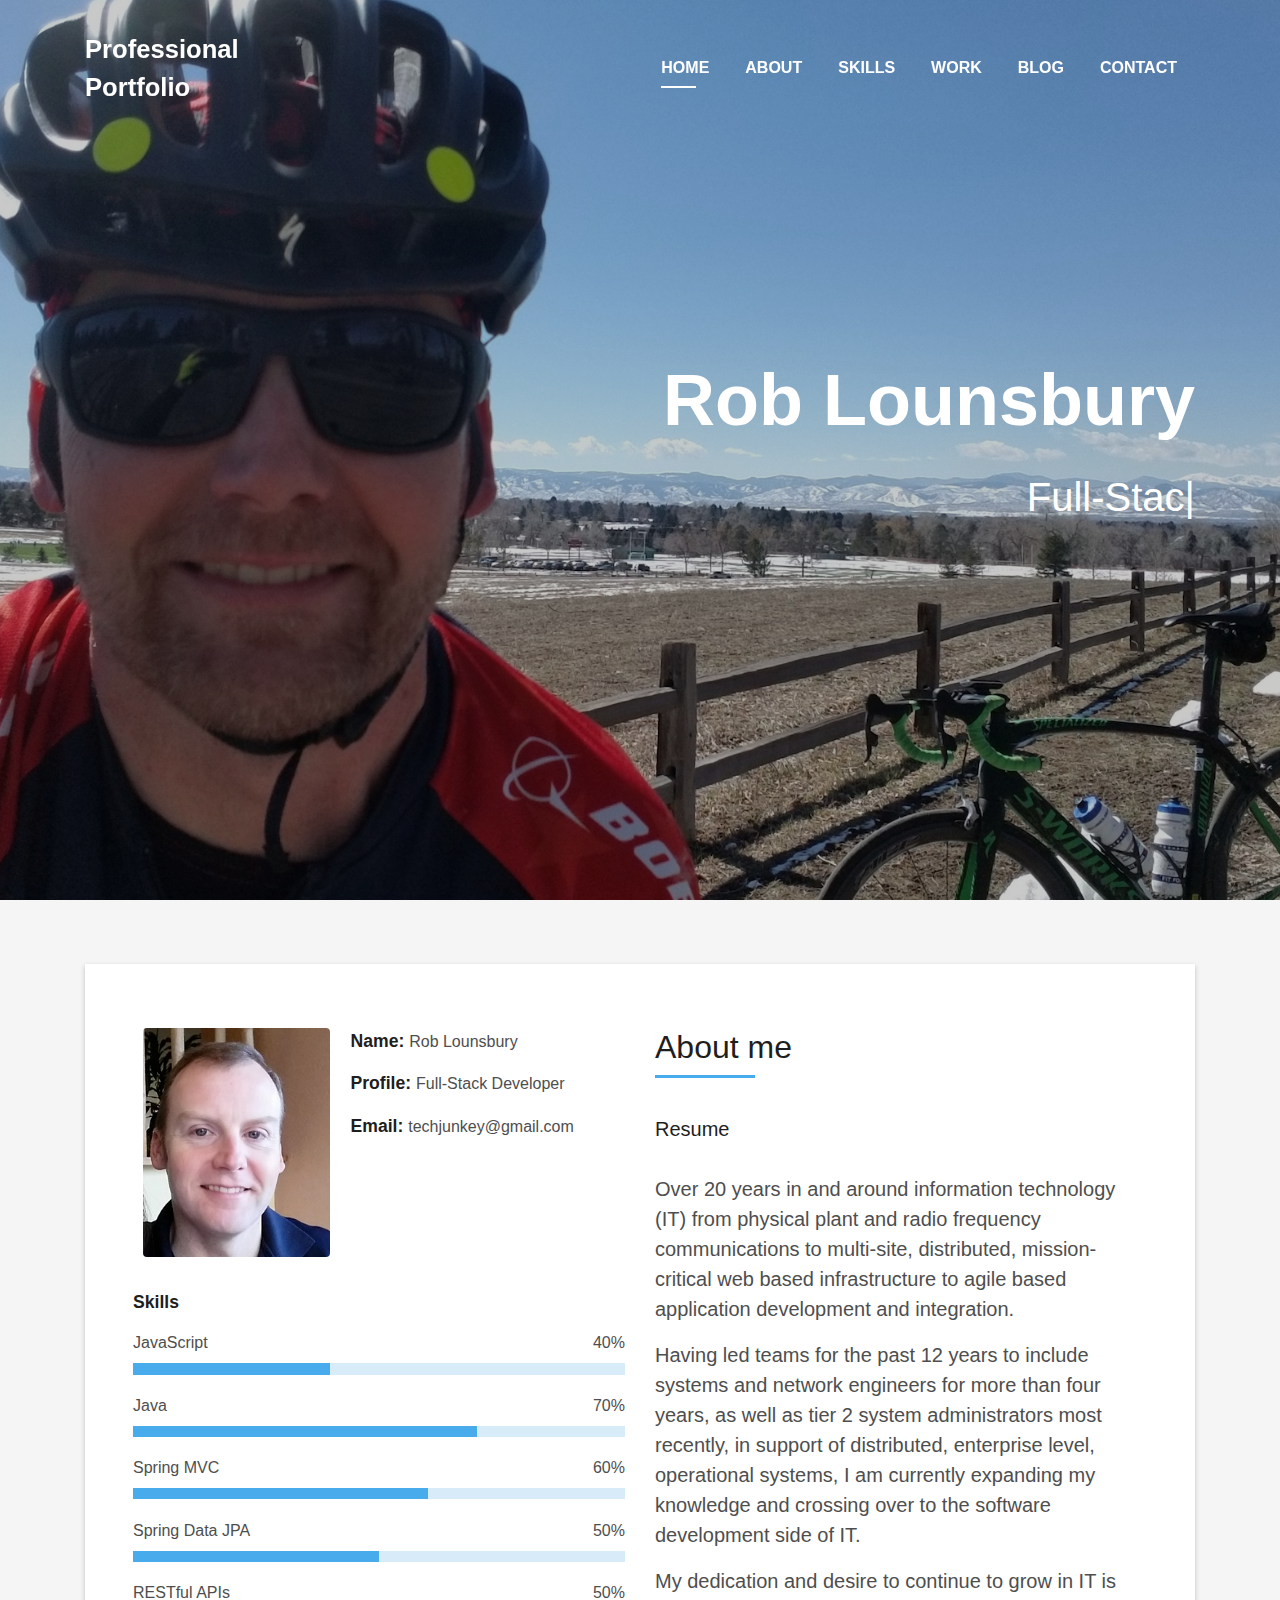
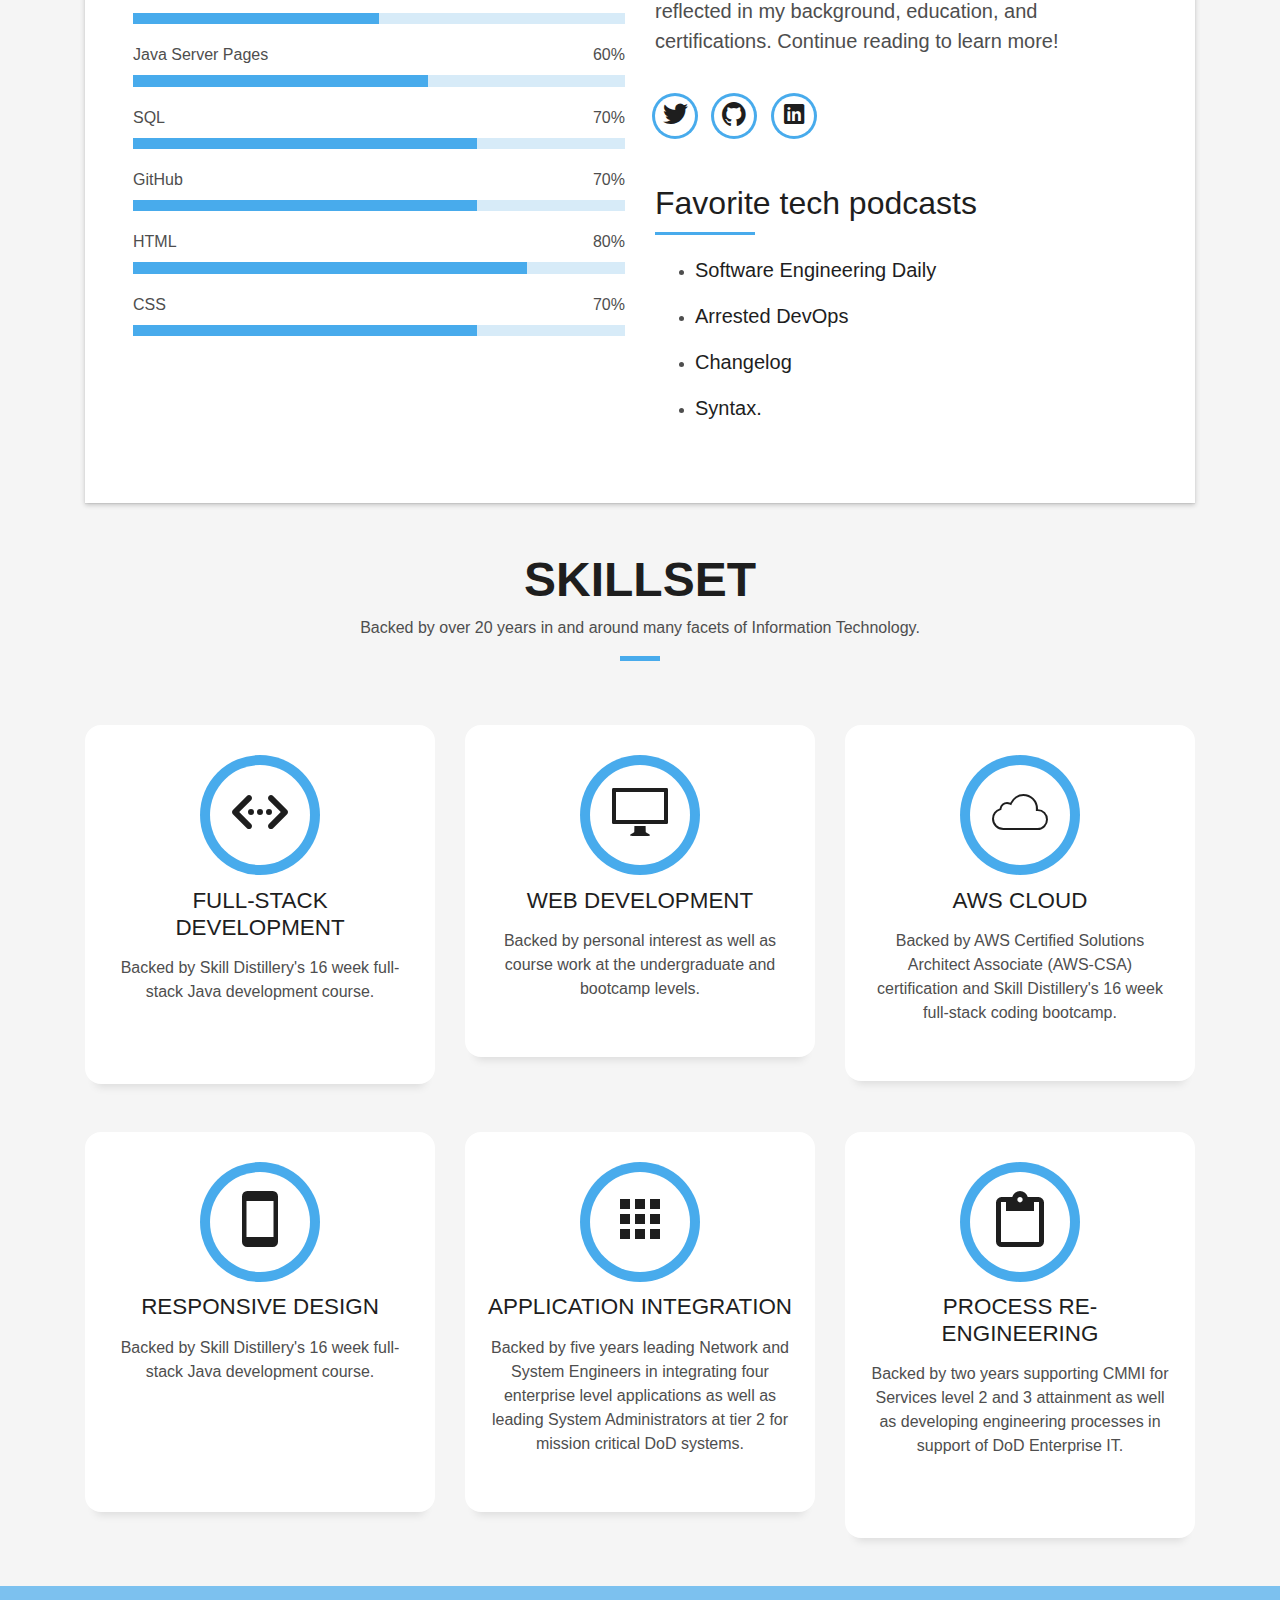
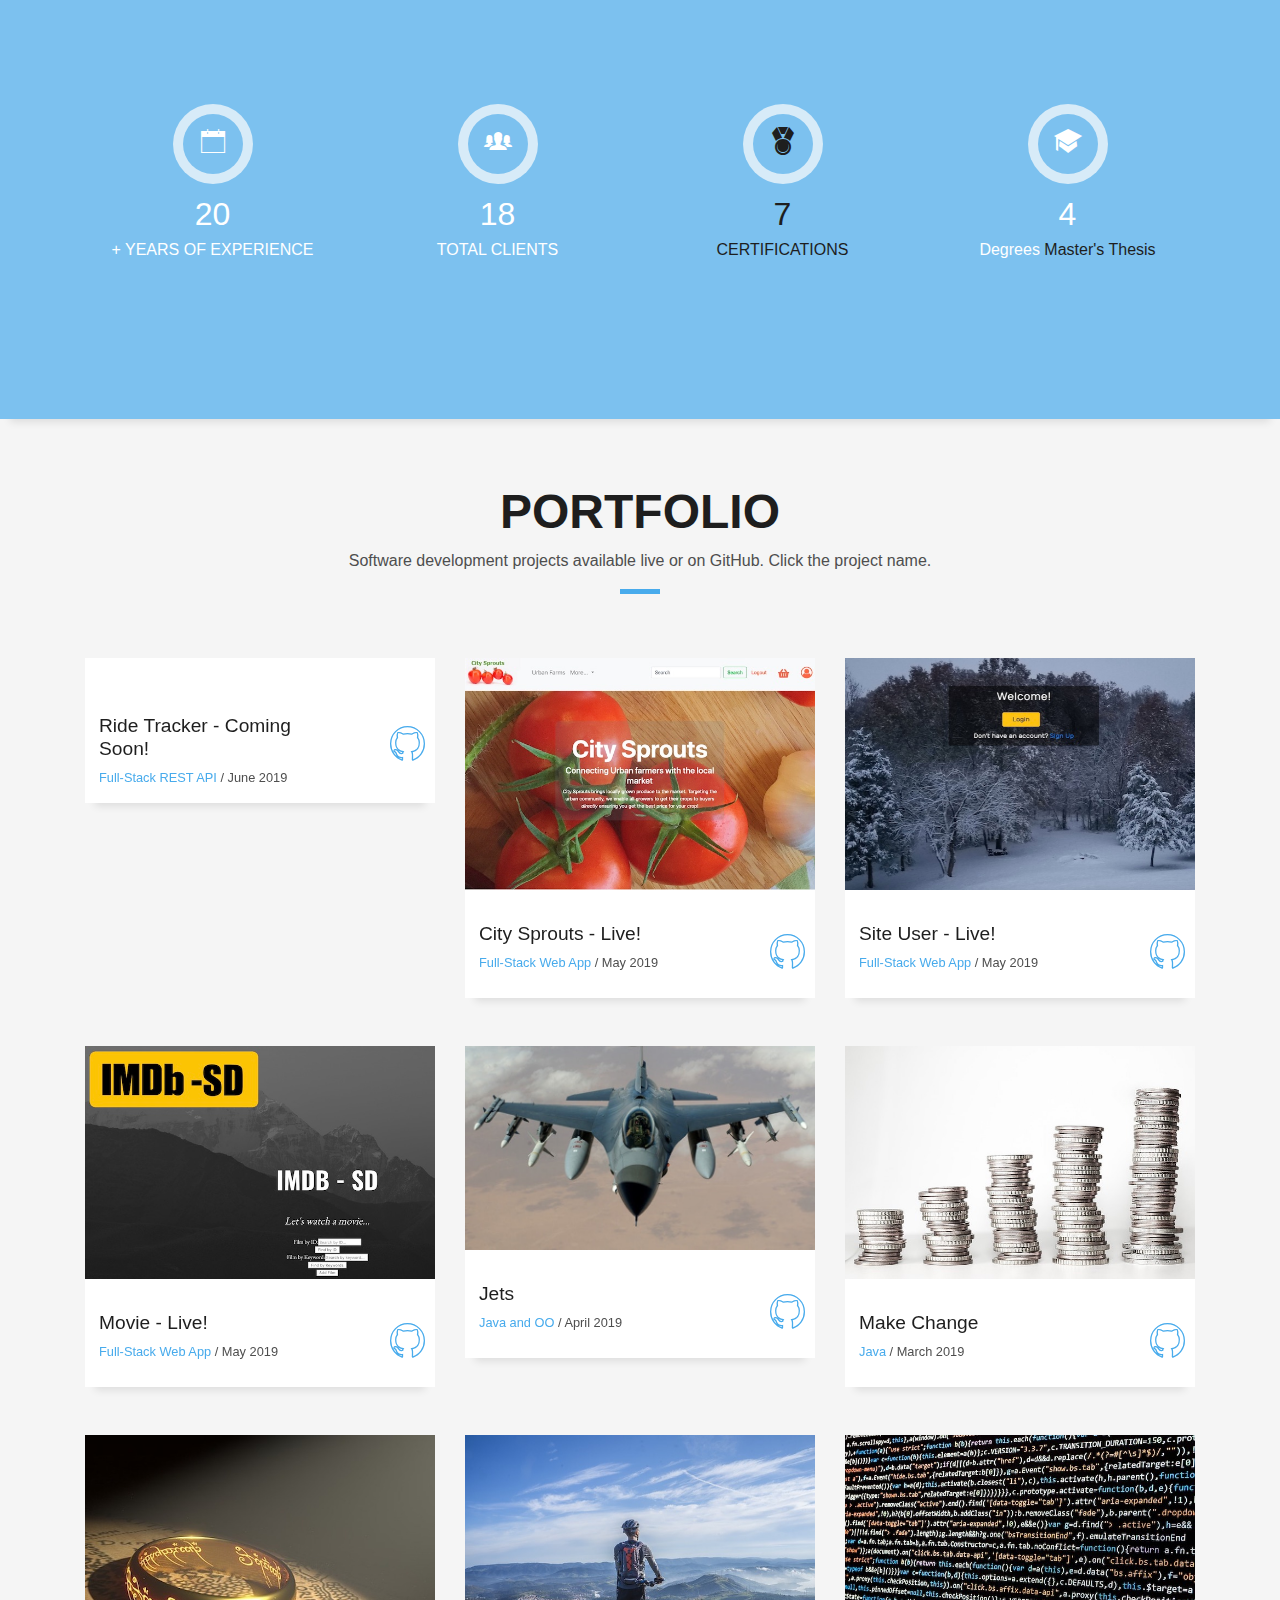
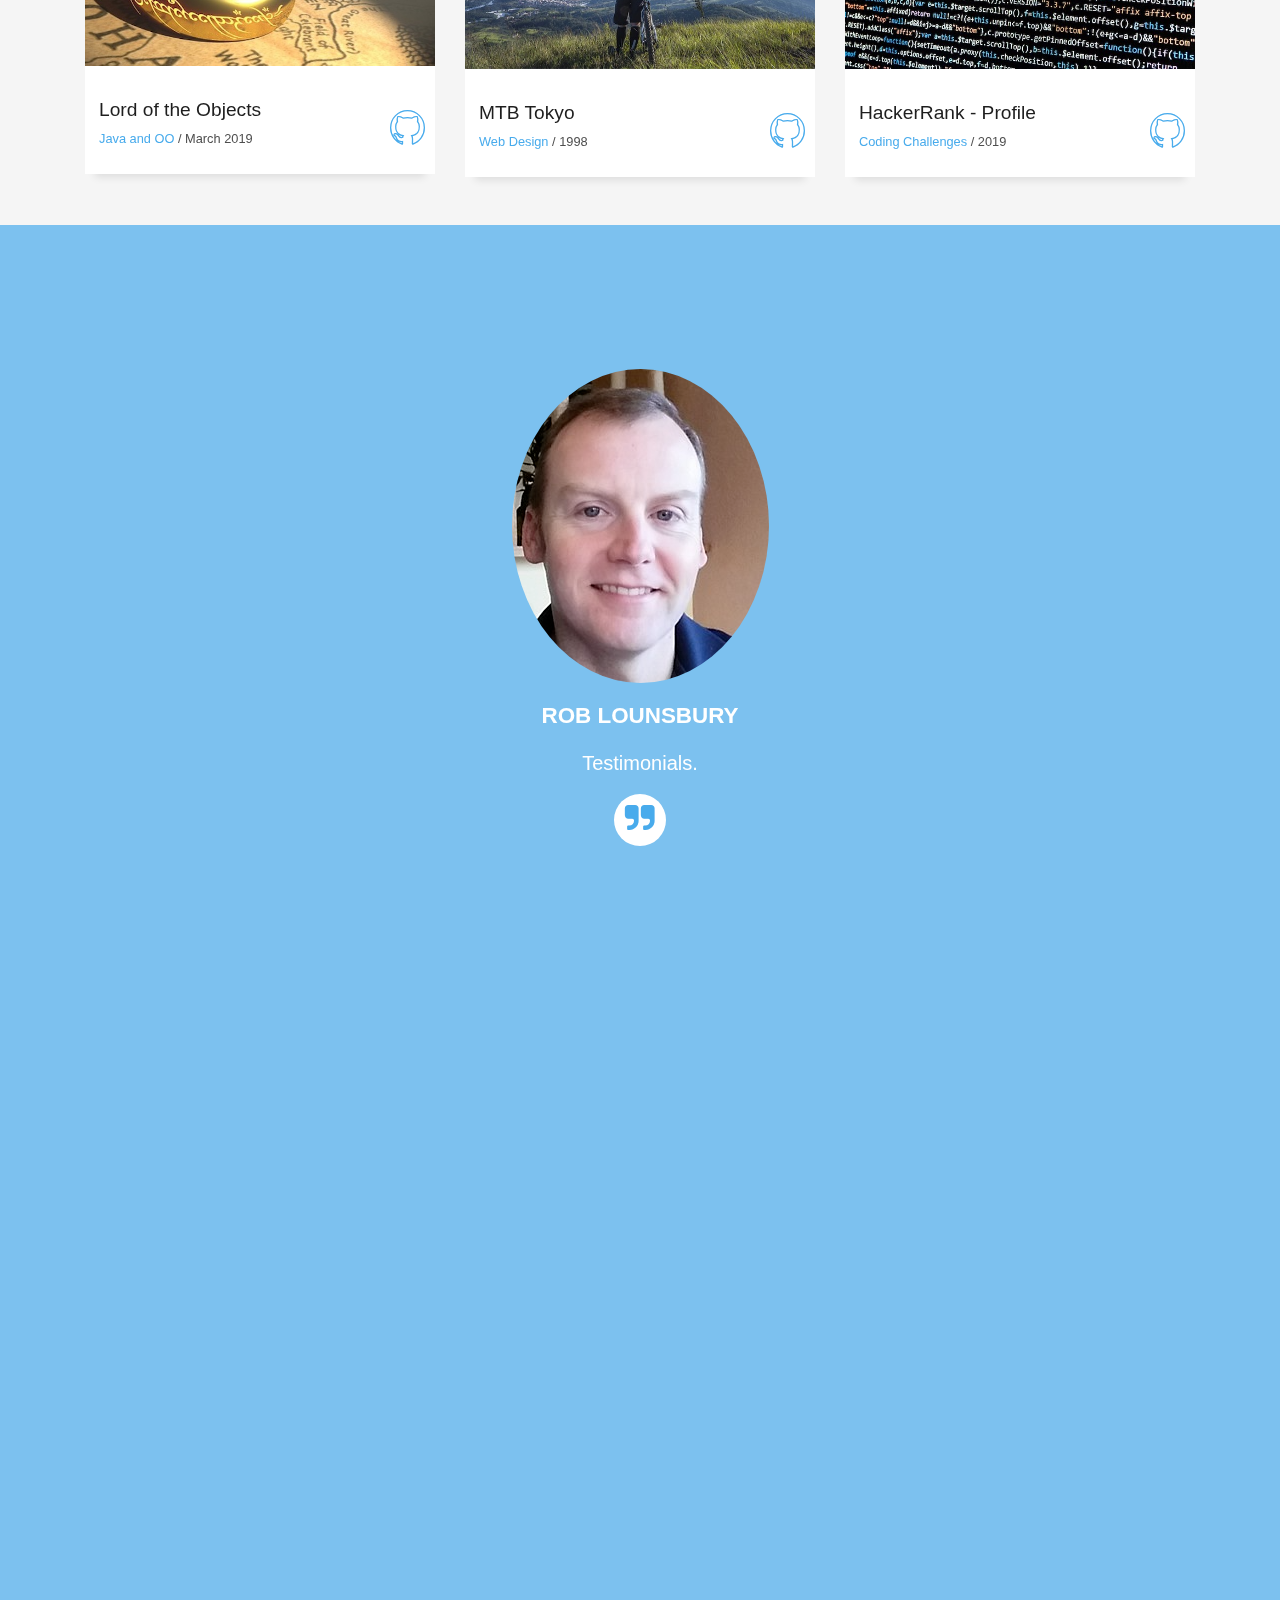
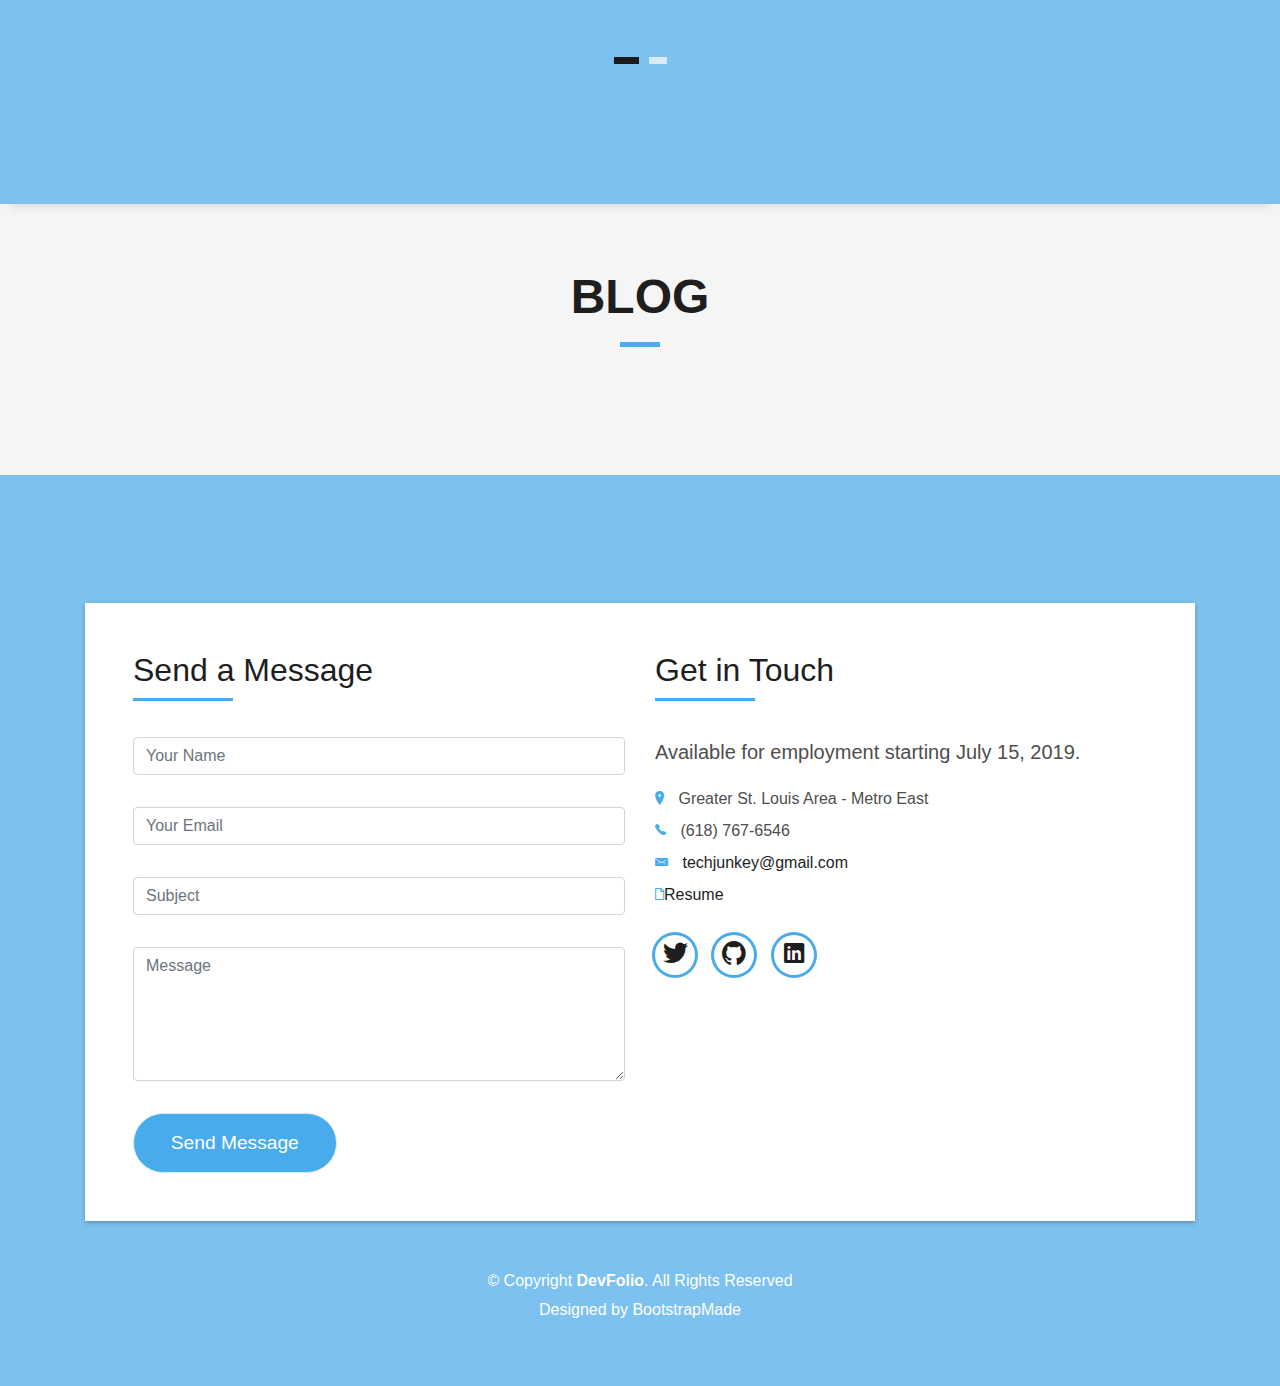
==== commit 0dcdb060: "update index.html with Event Tracker project" ====
--- a/html/index.html
+++ b/html/index.html
@@ -388,6 +388,31 @@
 
         <div class="col-md-4">
                 <div class="work-box">
+                  <a href="img/work-10.jpg" data-lightbox="gallery-mf">
+                    <div class="work-img">
+                      <img src="img/work-10.jpg" alt="" class="img-fluid">
+                    </div>
+                    <div class="work-content">
+                      <div class="row">
+                        <div class="col-sm-8">
+                          <h2 class="w-title"><a href="" target="_blank">Ride Tracker - Coming Soon!</a></h2>
+                          <div class="w-more">
+                            <span class="w-ctegory">Full-Stack REST API</span> / <span class="w-date">June 2019</span>
+                          </div>
+                        </div>
+                        <div class="col-sm-4">
+                          <div class="w-like">
+                            <a href="https://github.com/robrides/EventTrackerProject" target="_blank"><span class="ion-social-github-outline"></span></a>
+                          </div>
+                        </div>
+                      </div>
+                    </div>
+                  </a>
+                </div>
+              </div>
+
+        <div class="col-md-4">
+                <div class="work-box">
                   <a href="img/work-9-2.jpg" data-lightbox="gallery-mf">
                     <div class="work-img">
                       <img src="img/work-9.jpg" alt="" class="img-fluid">
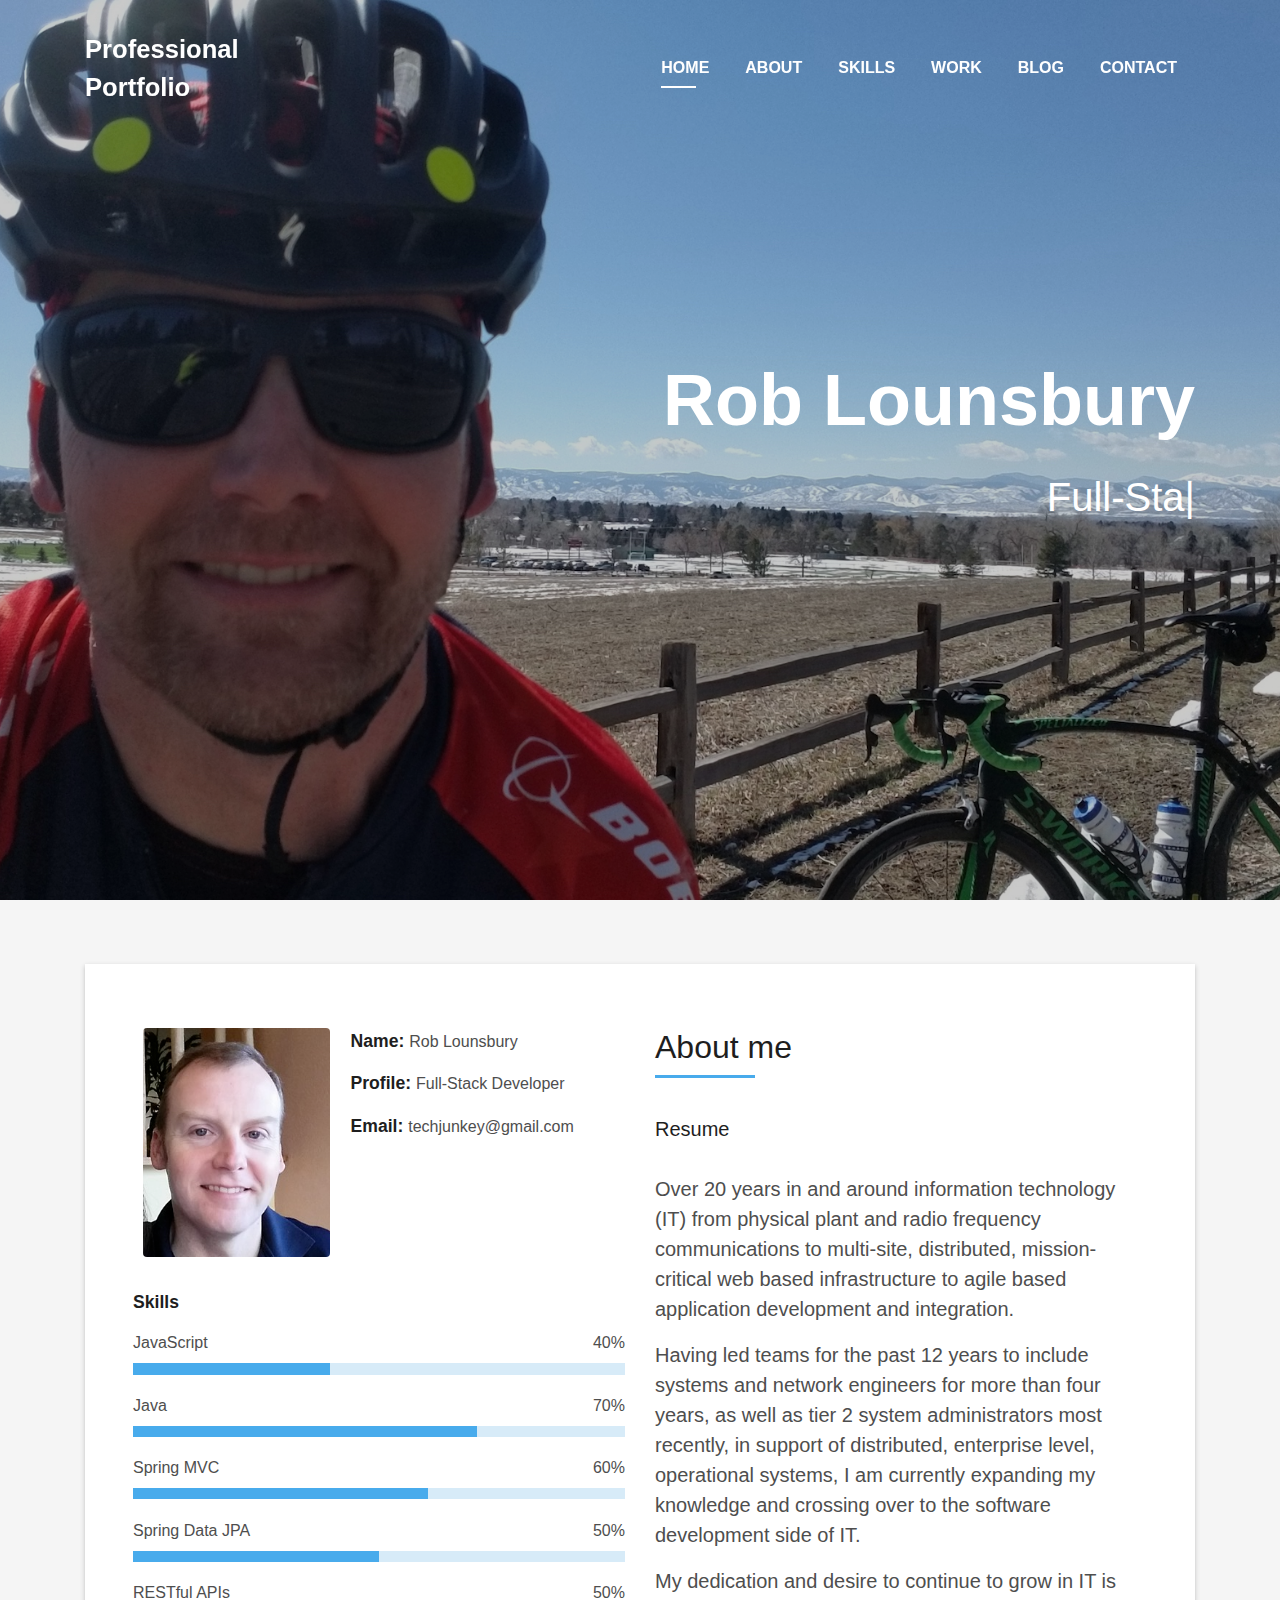
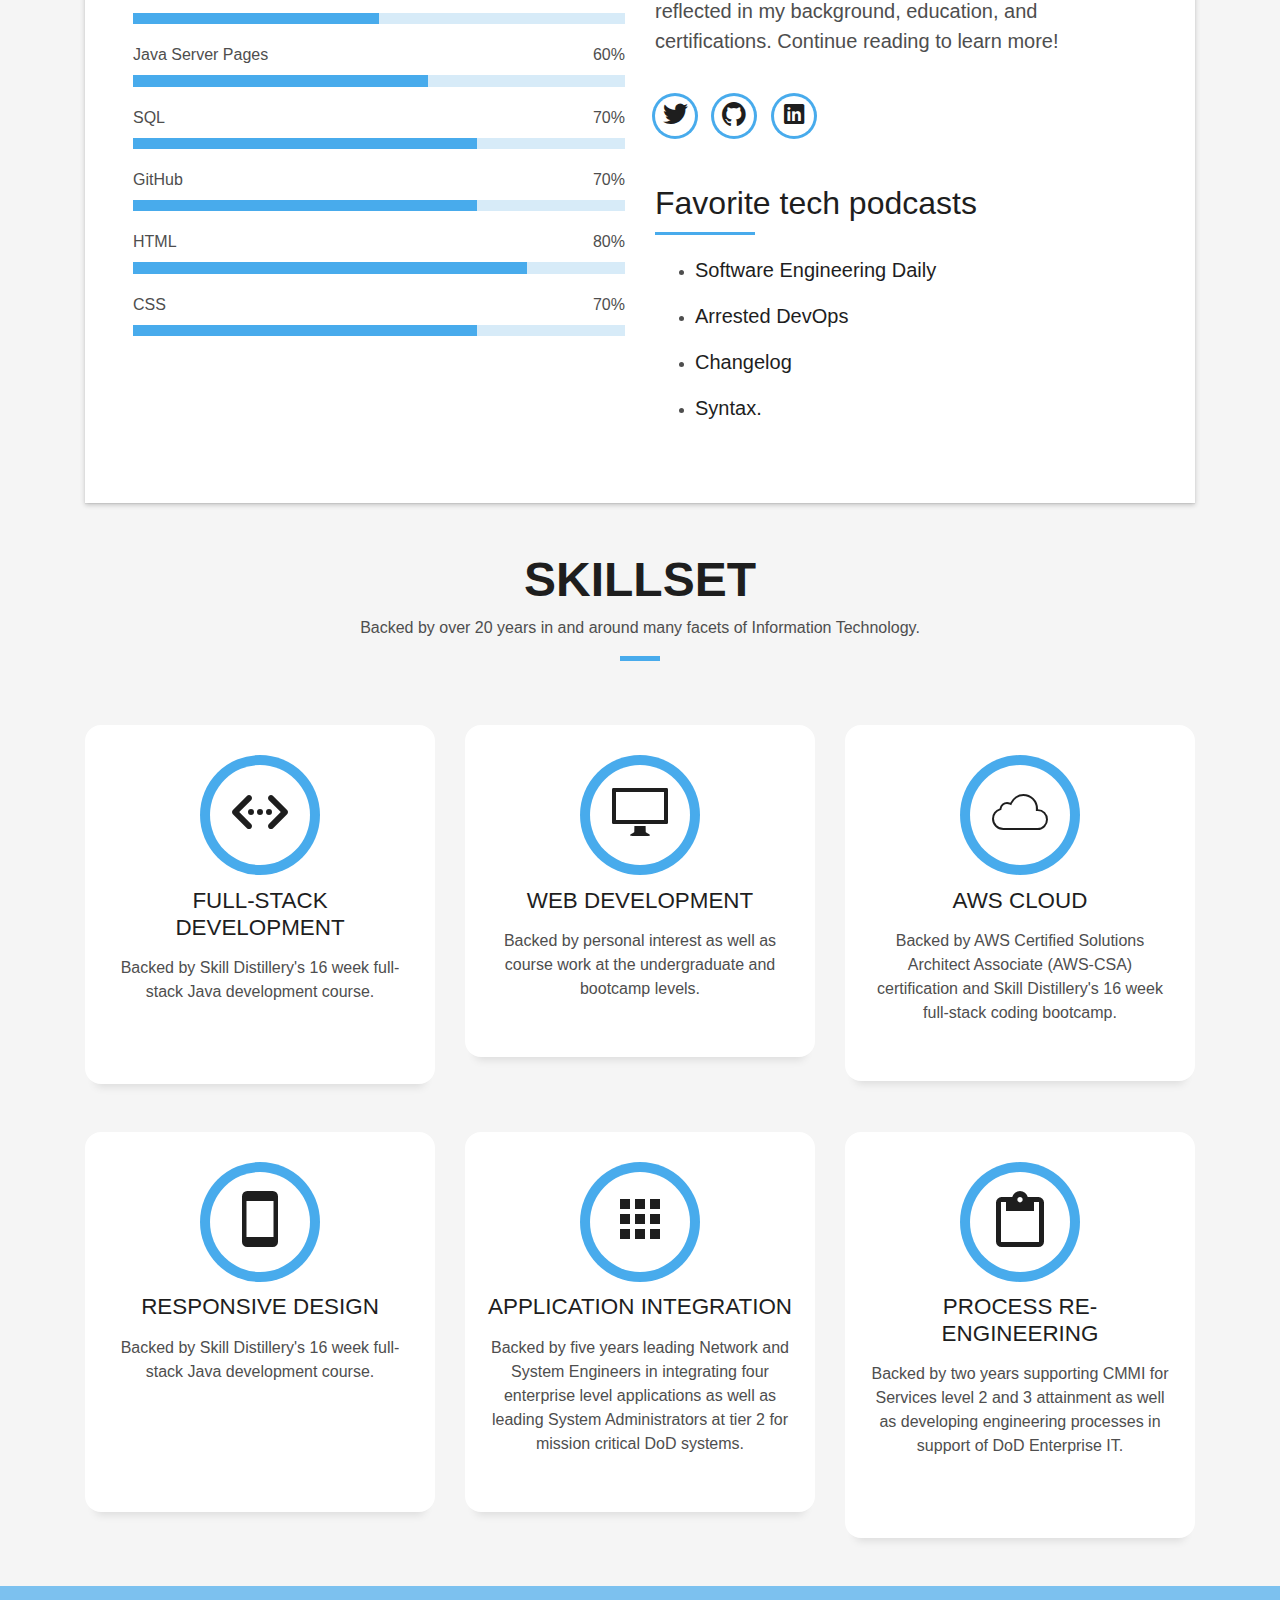
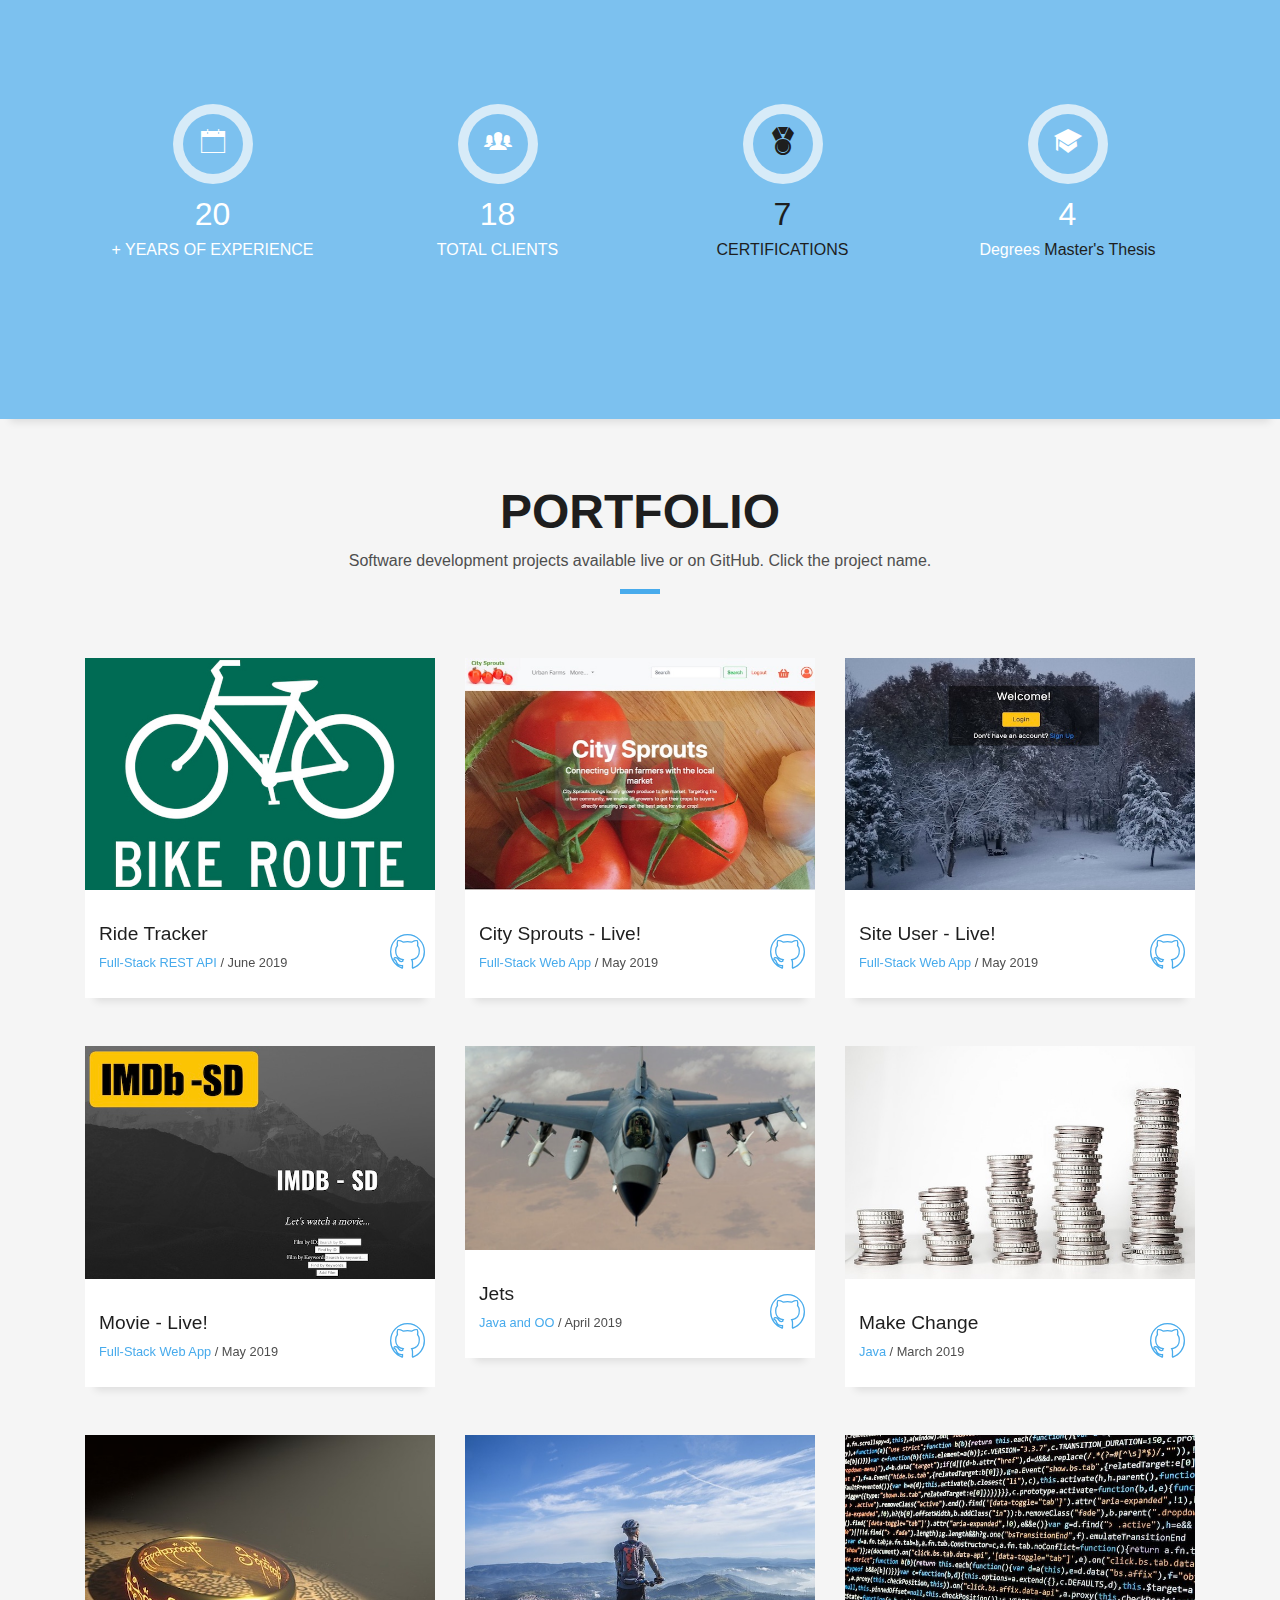
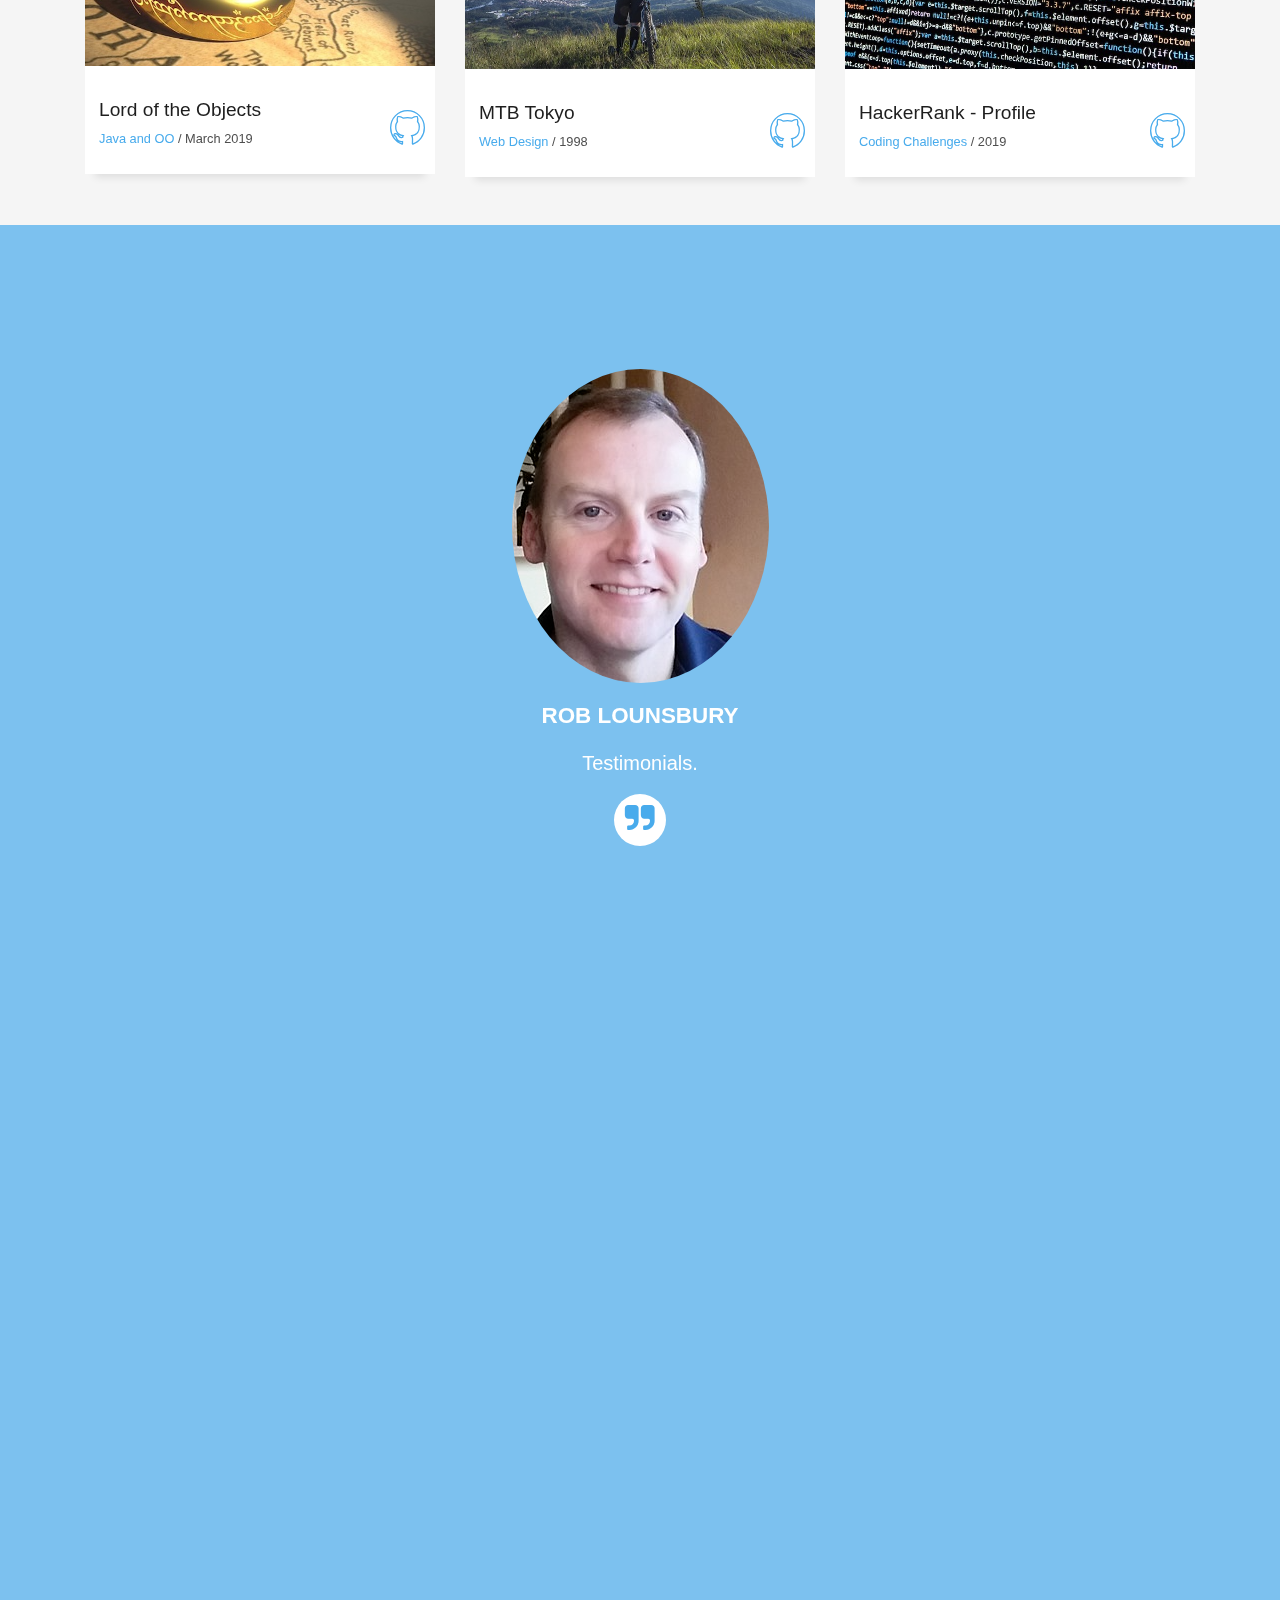
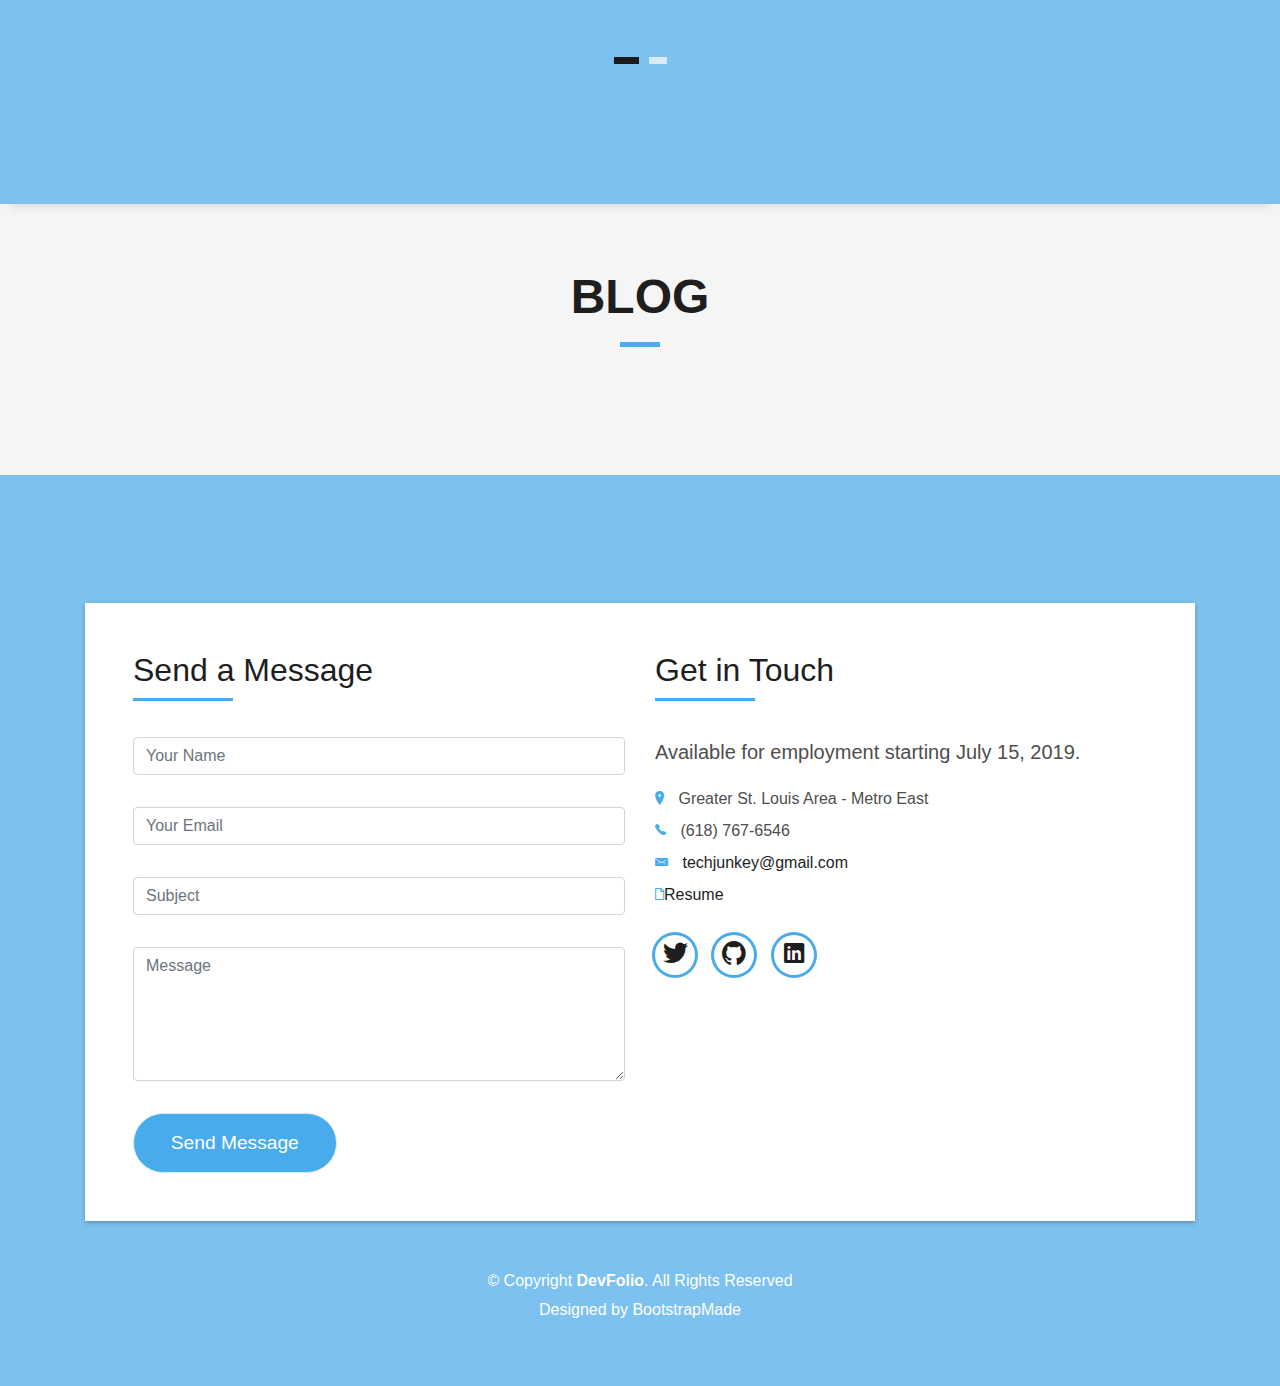
==== commit 876fe580: "Updated index for Ride Tracker project" ====
--- a/html/index.html
+++ b/html/index.html
@@ -395,7 +395,7 @@
                     <div class="work-content">
                       <div class="row">
                         <div class="col-sm-8">
-                          <h2 class="w-title"><a href="" target="_blank">Ride Tracker - Coming Soon!</a></h2>
+                          <h2 class="w-title"><a href="ridetracker.robcodes.pro" target="_blank">Ride Tracker</a></h2>
                           <div class="w-more">
                             <span class="w-ctegory">Full-Stack REST API</span> / <span class="w-date">June 2019</span>
                           </div>
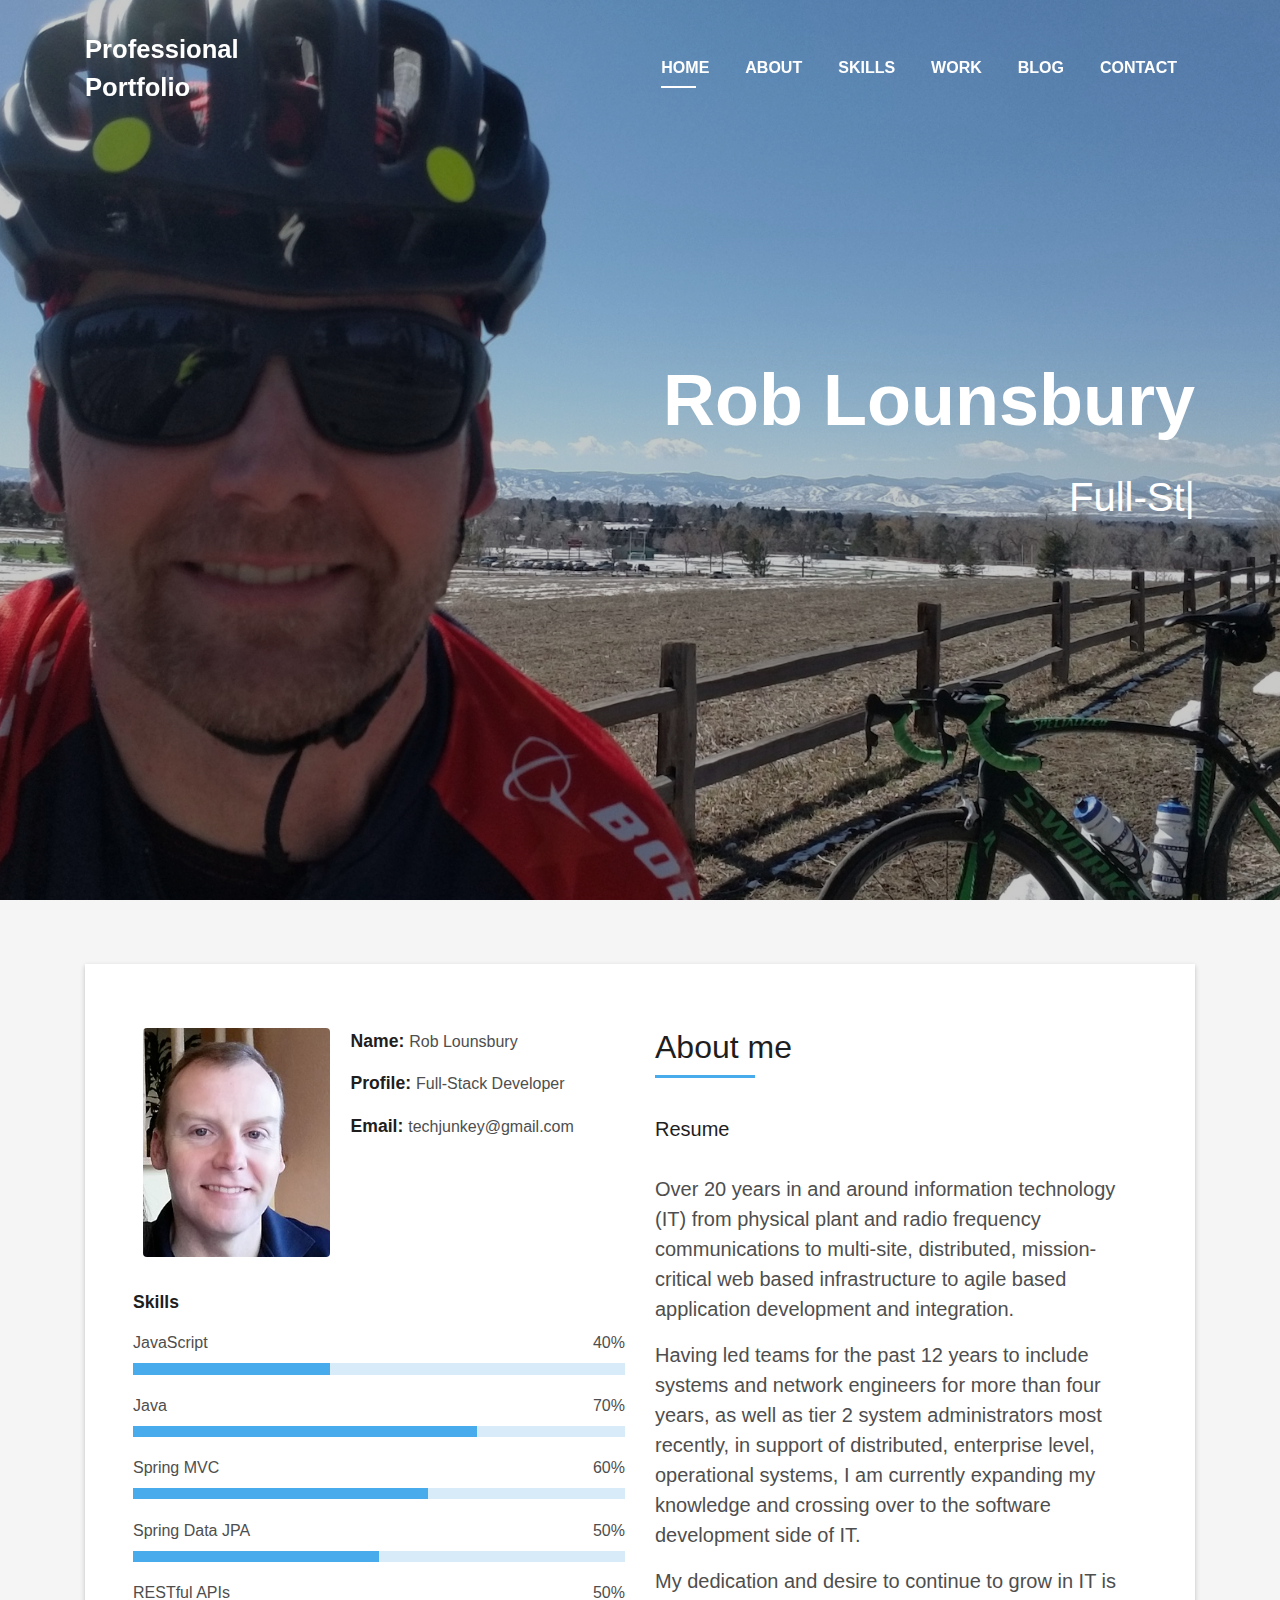
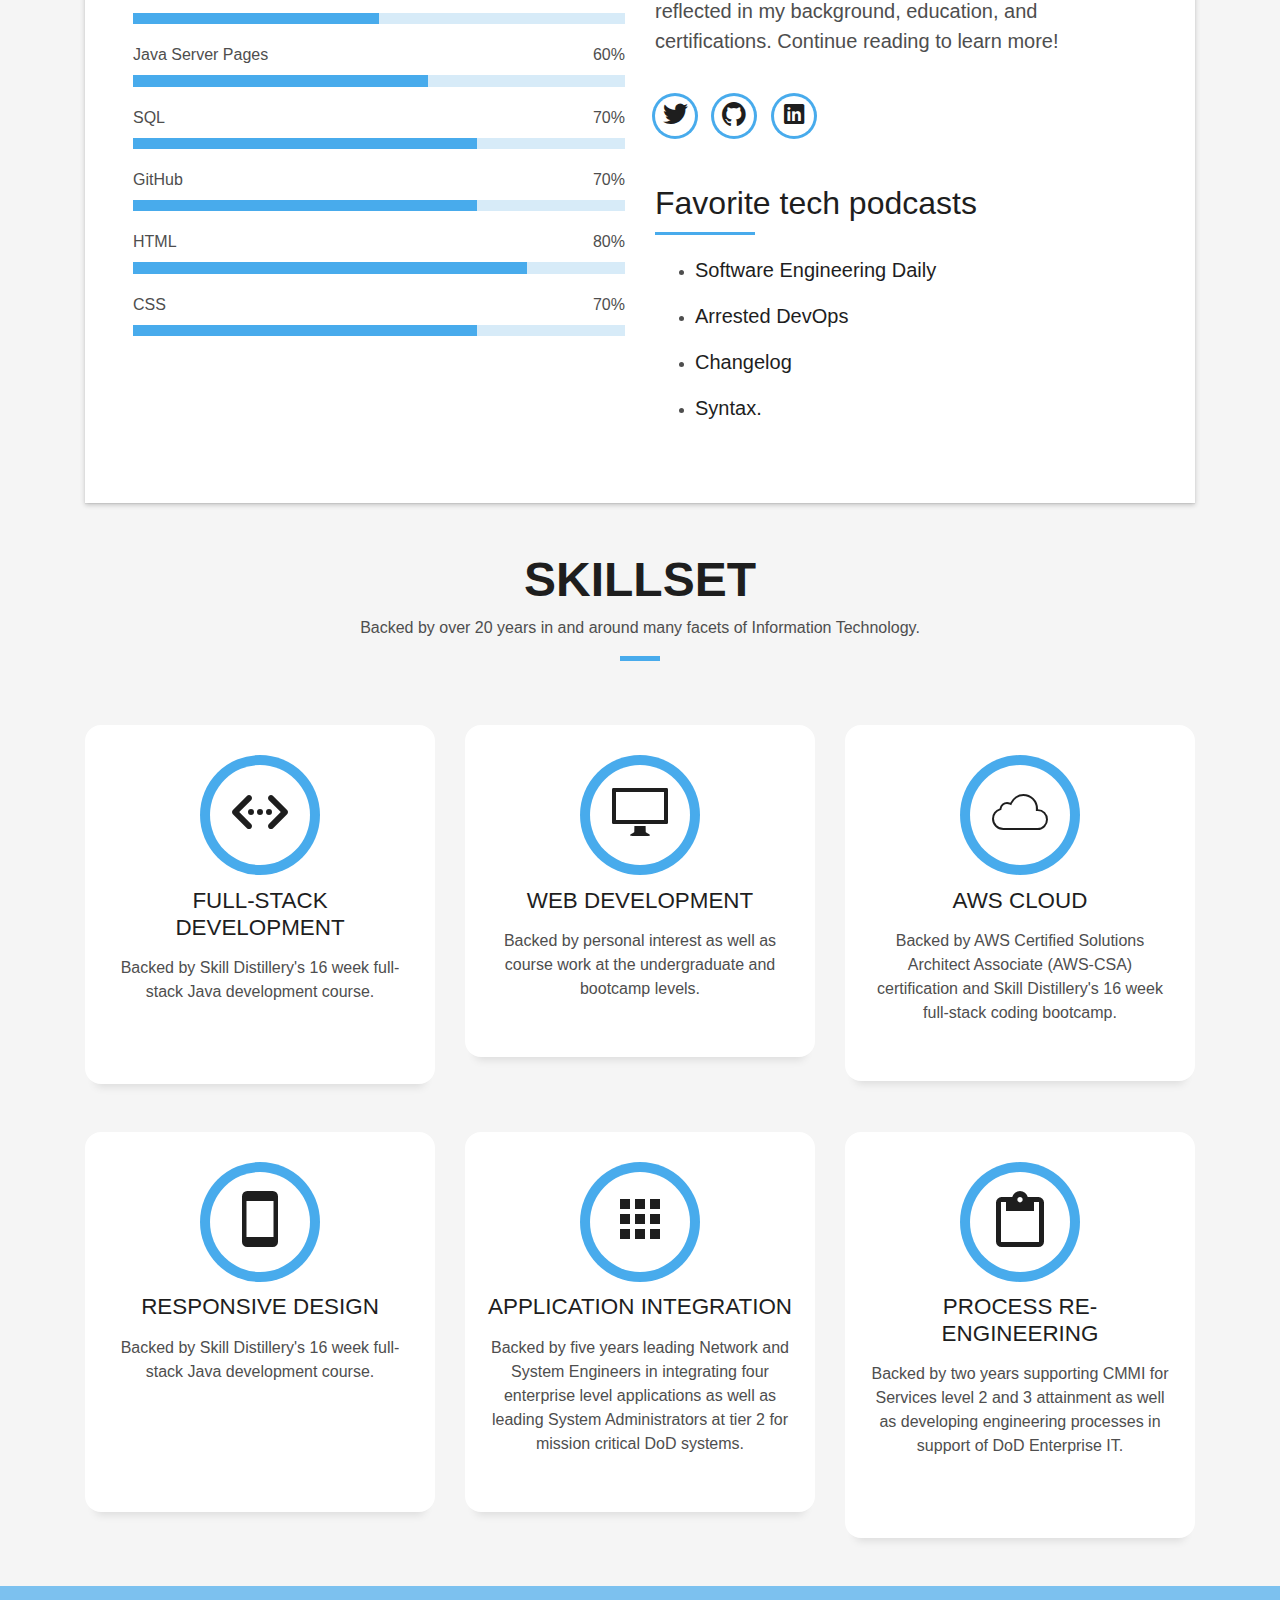
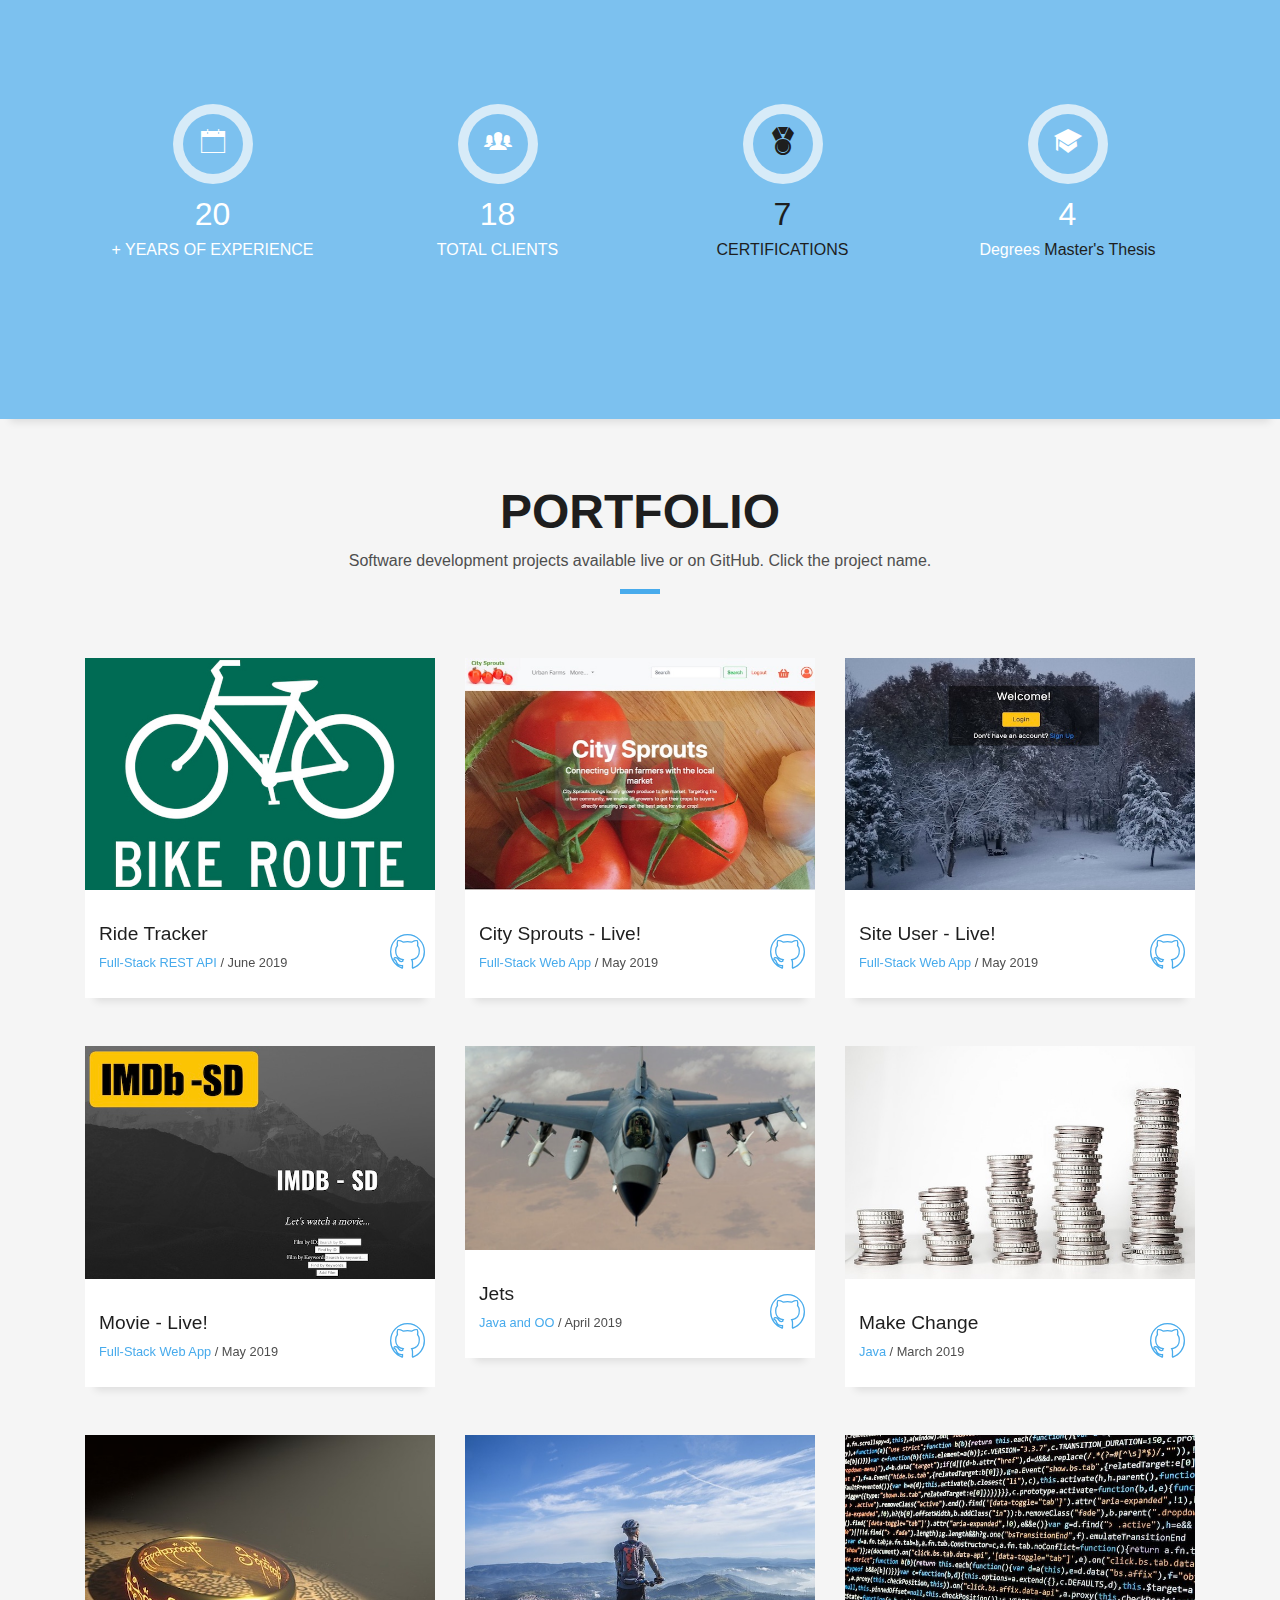
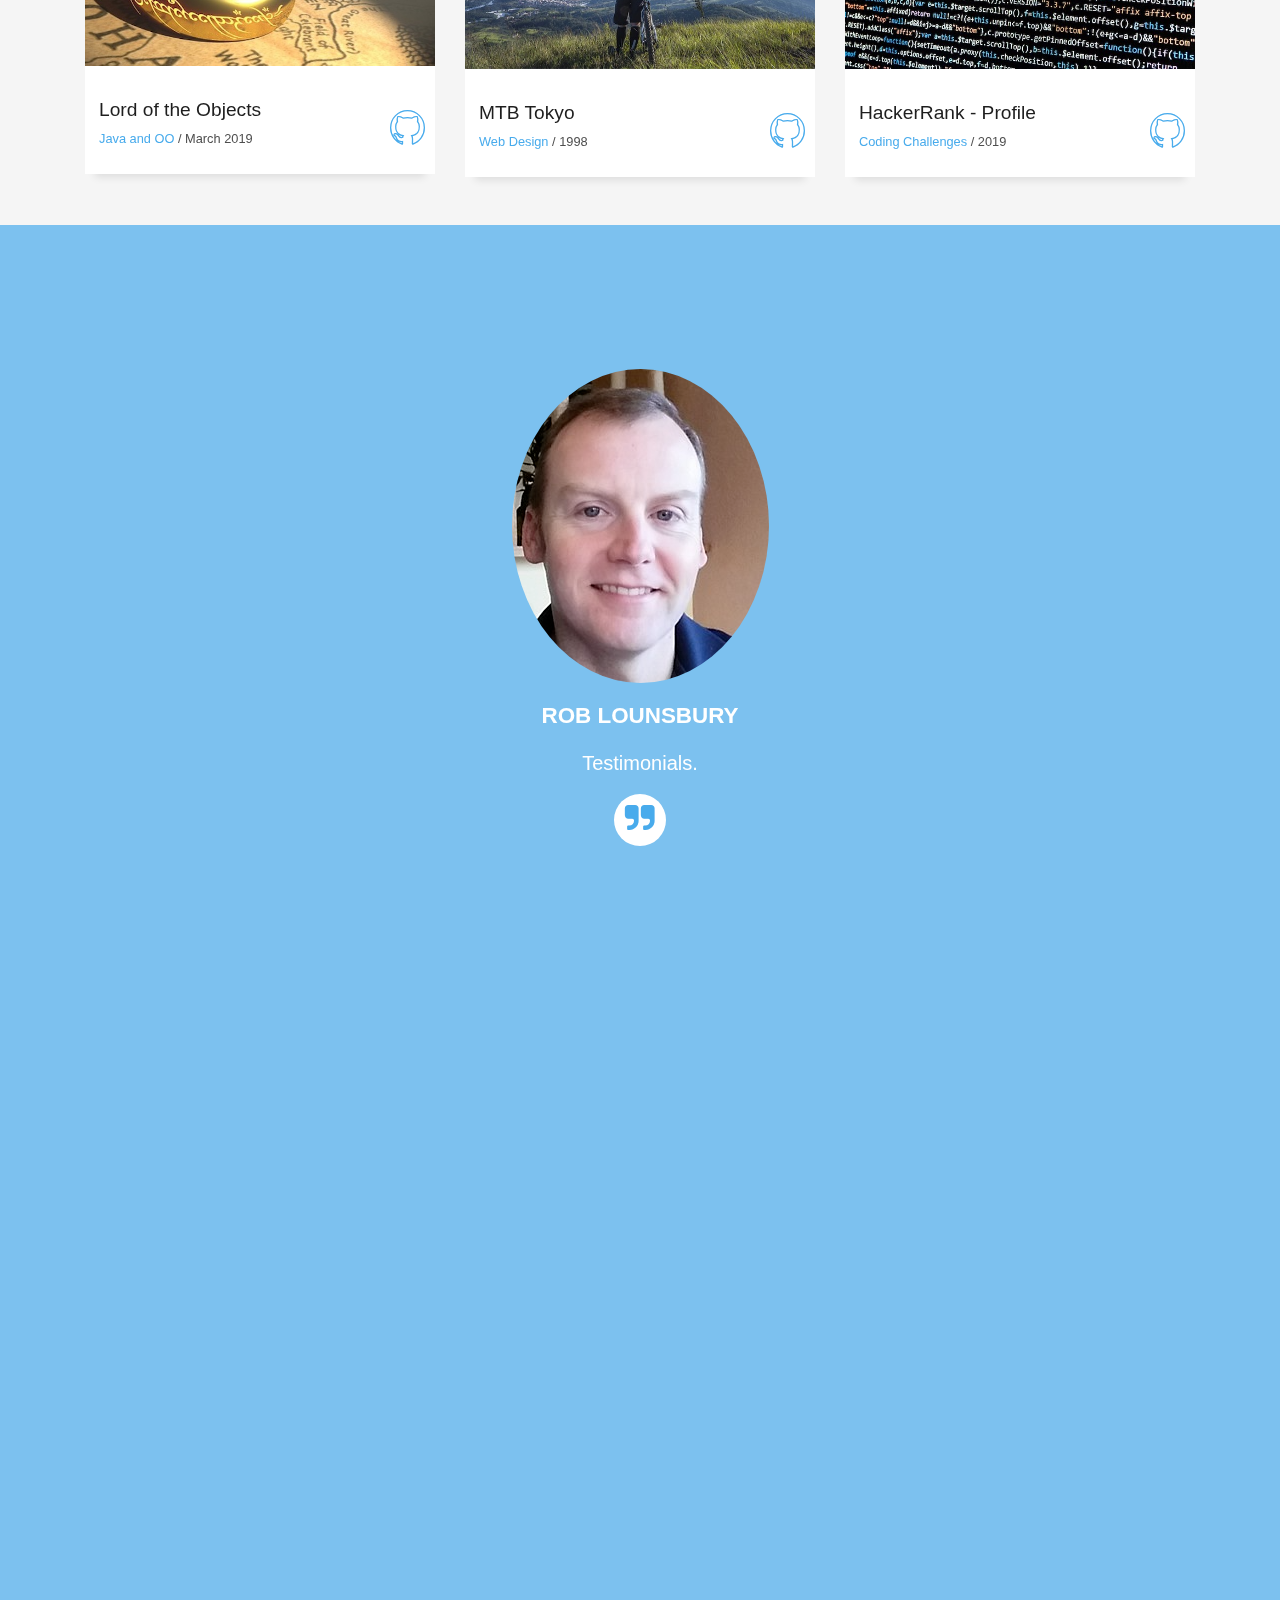
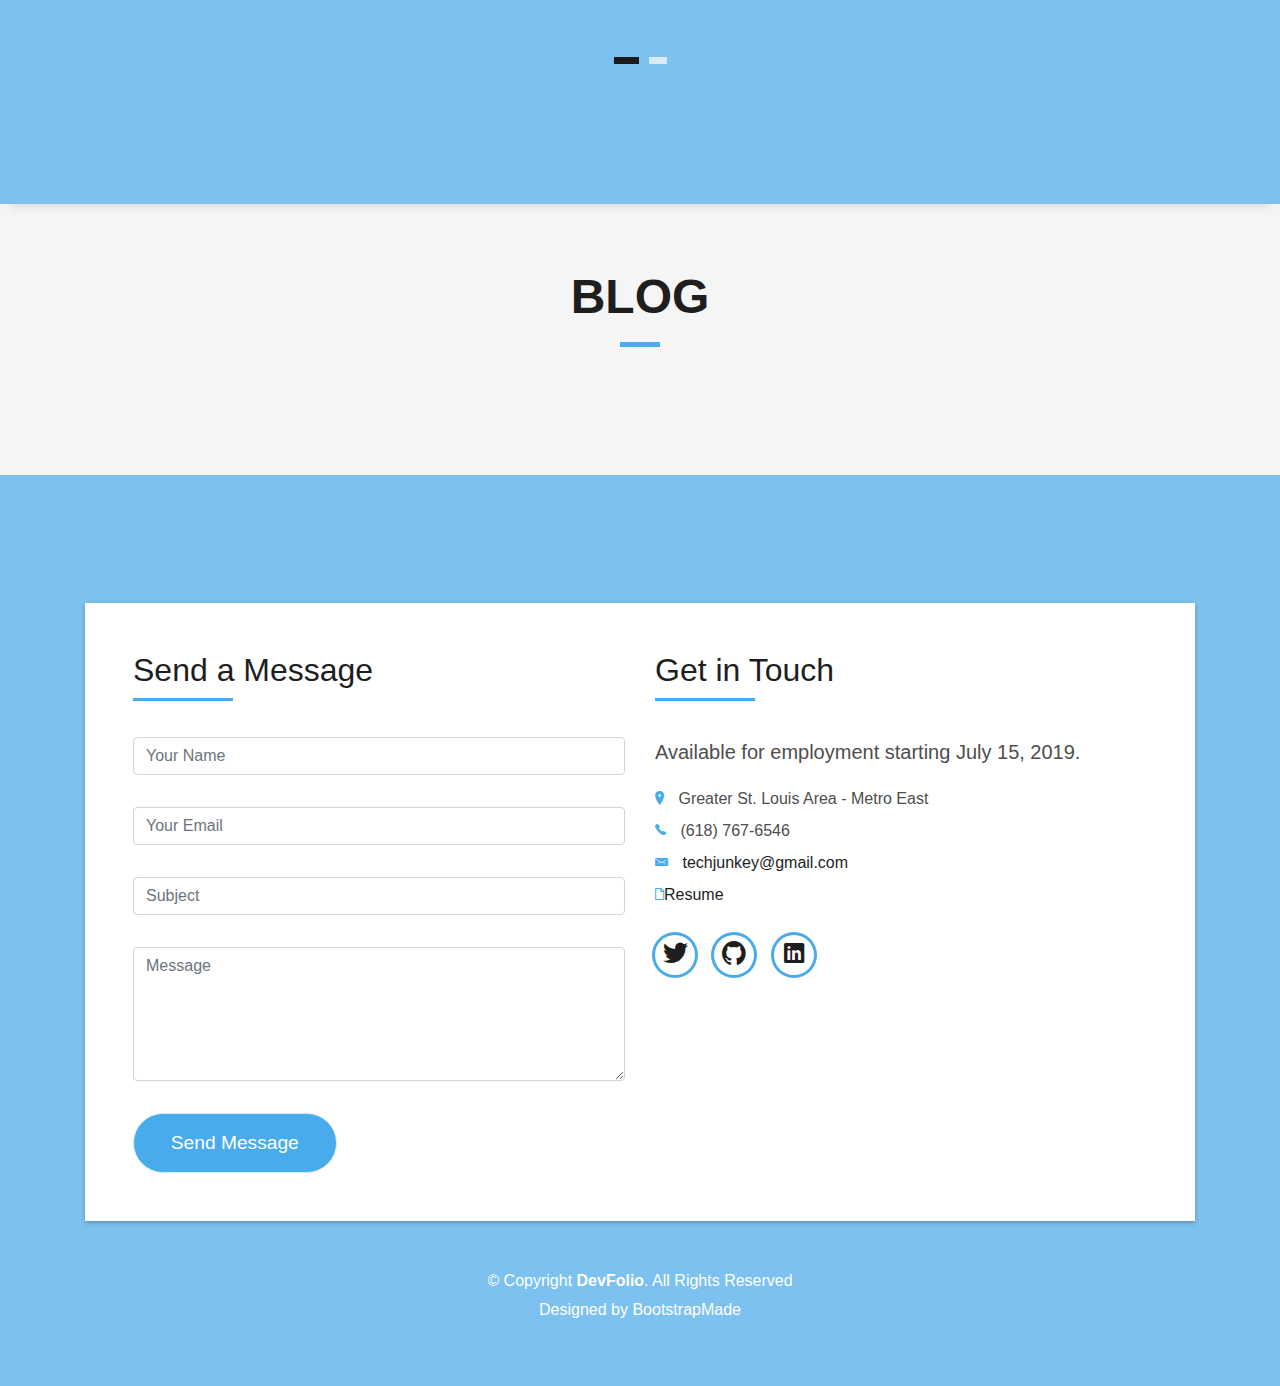
==== commit 9b523fe7: "Changed Ride Tracker URL" ====
--- a/html/index.html
+++ b/html/index.html
@@ -395,7 +395,7 @@
                     <div class="work-content">
                       <div class="row">
                         <div class="col-sm-8">
-                          <h2 class="w-title"><a href="ridetracker.robcodes.pro" target="_blank">Ride Tracker</a></h2>
+                          <h2 class="w-title"><a href="http://54.214.129.164:8080/RideTrackerREST/" target="_blank">Ride Tracker</a></h2>
                           <div class="w-more">
                             <span class="w-ctegory">Full-Stack REST API</span> / <span class="w-date">June 2019</span>
                           </div>
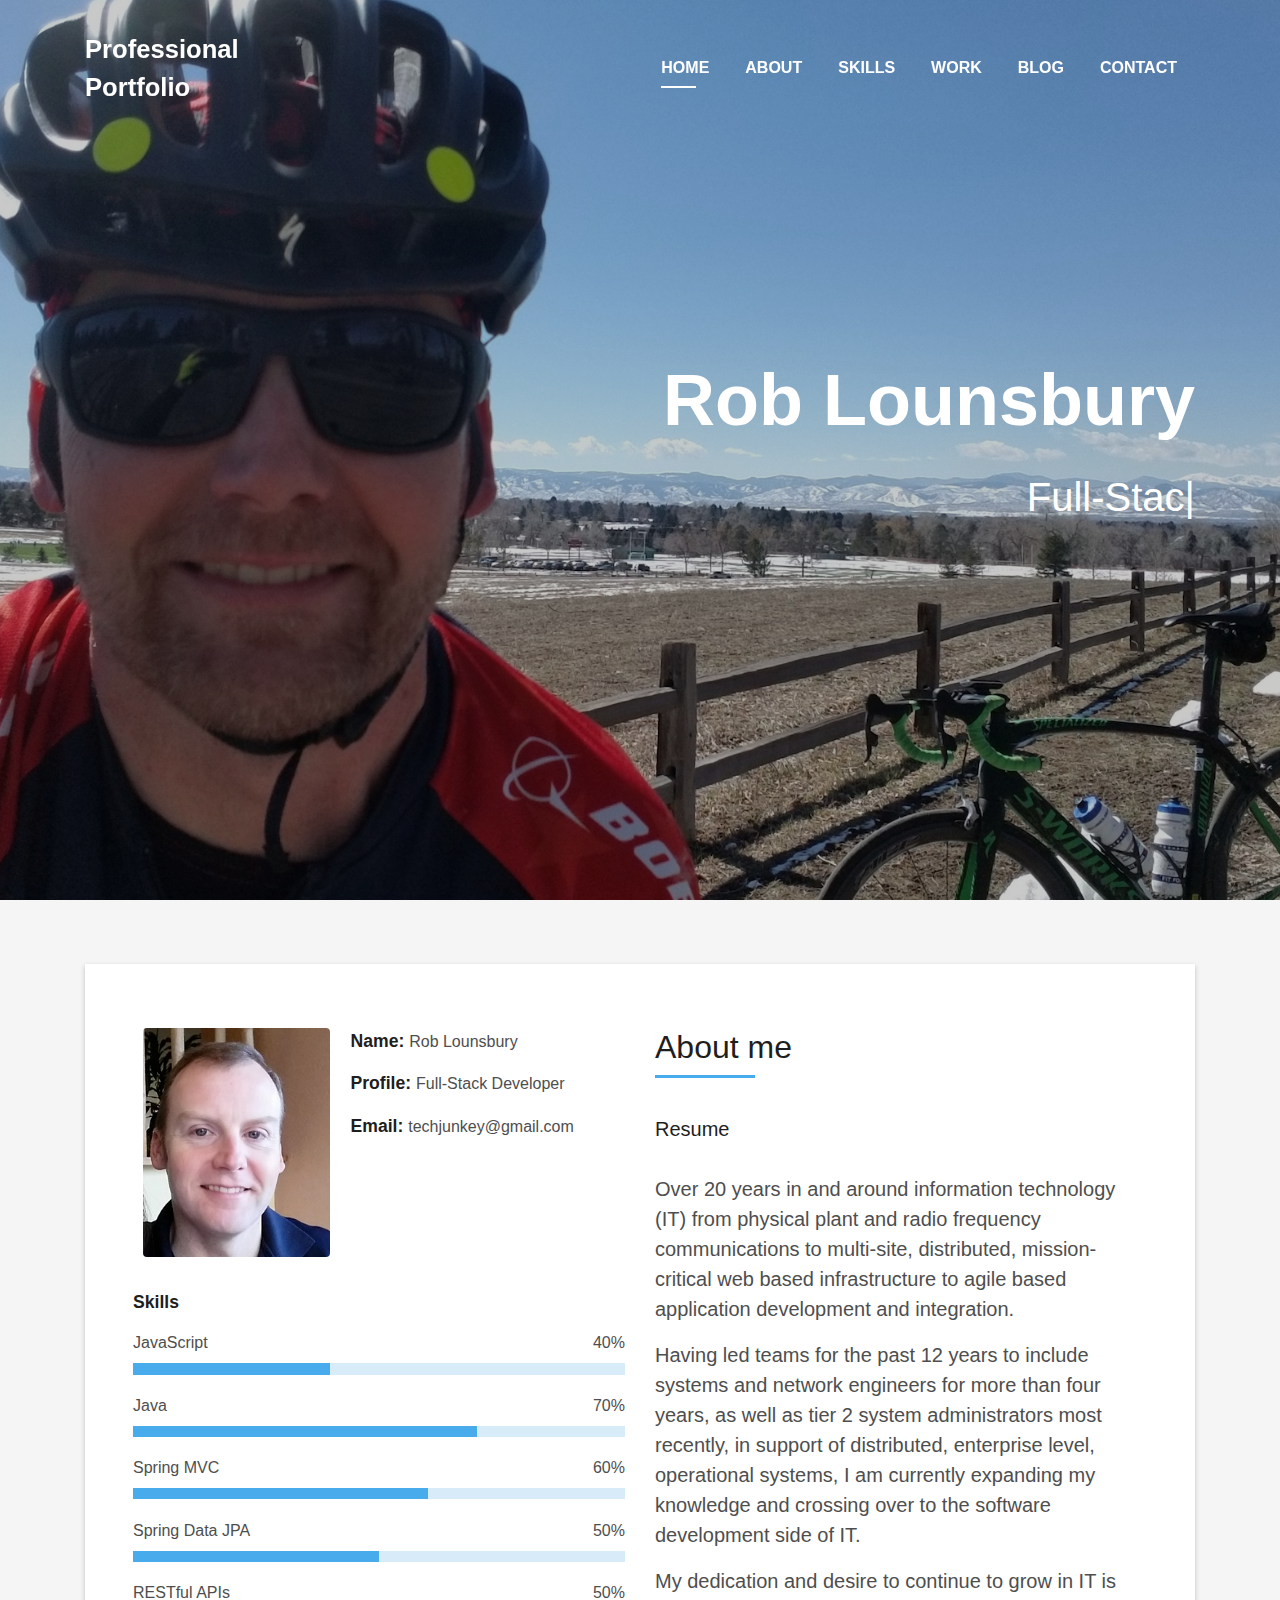
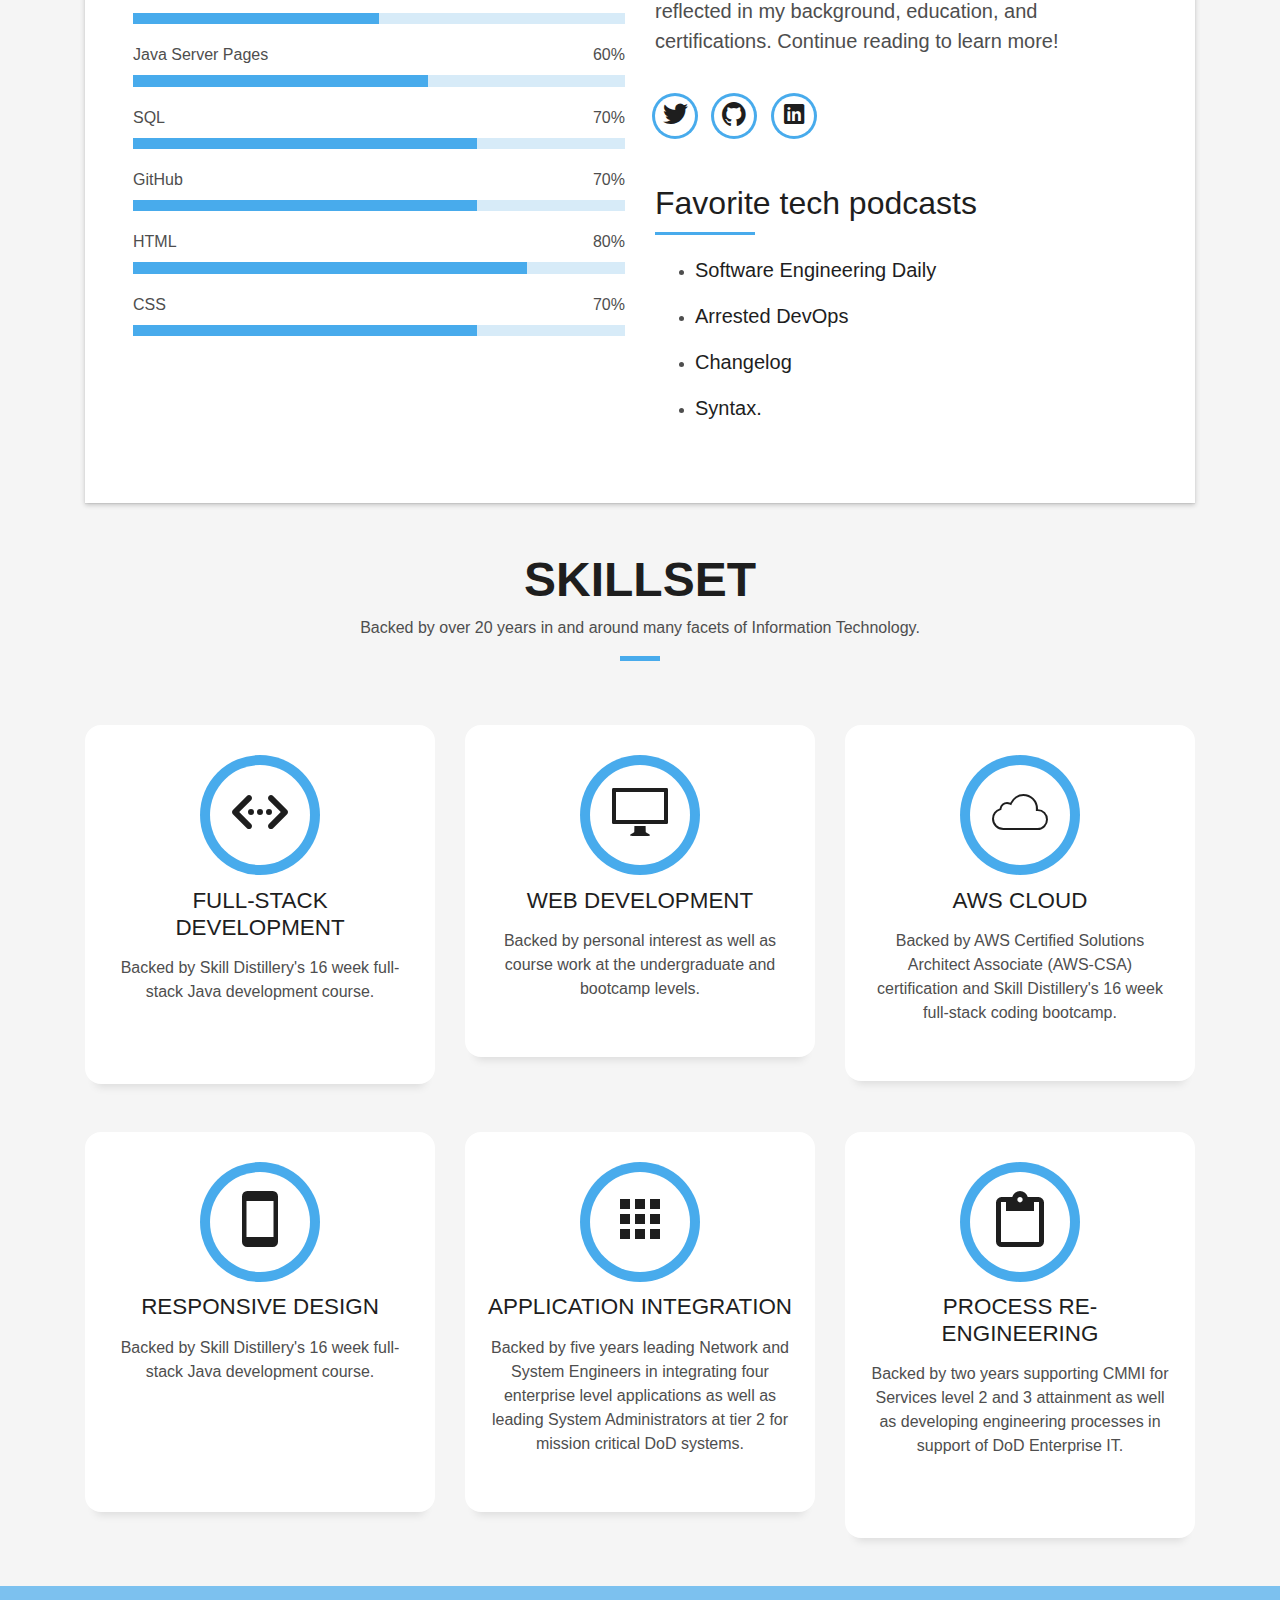
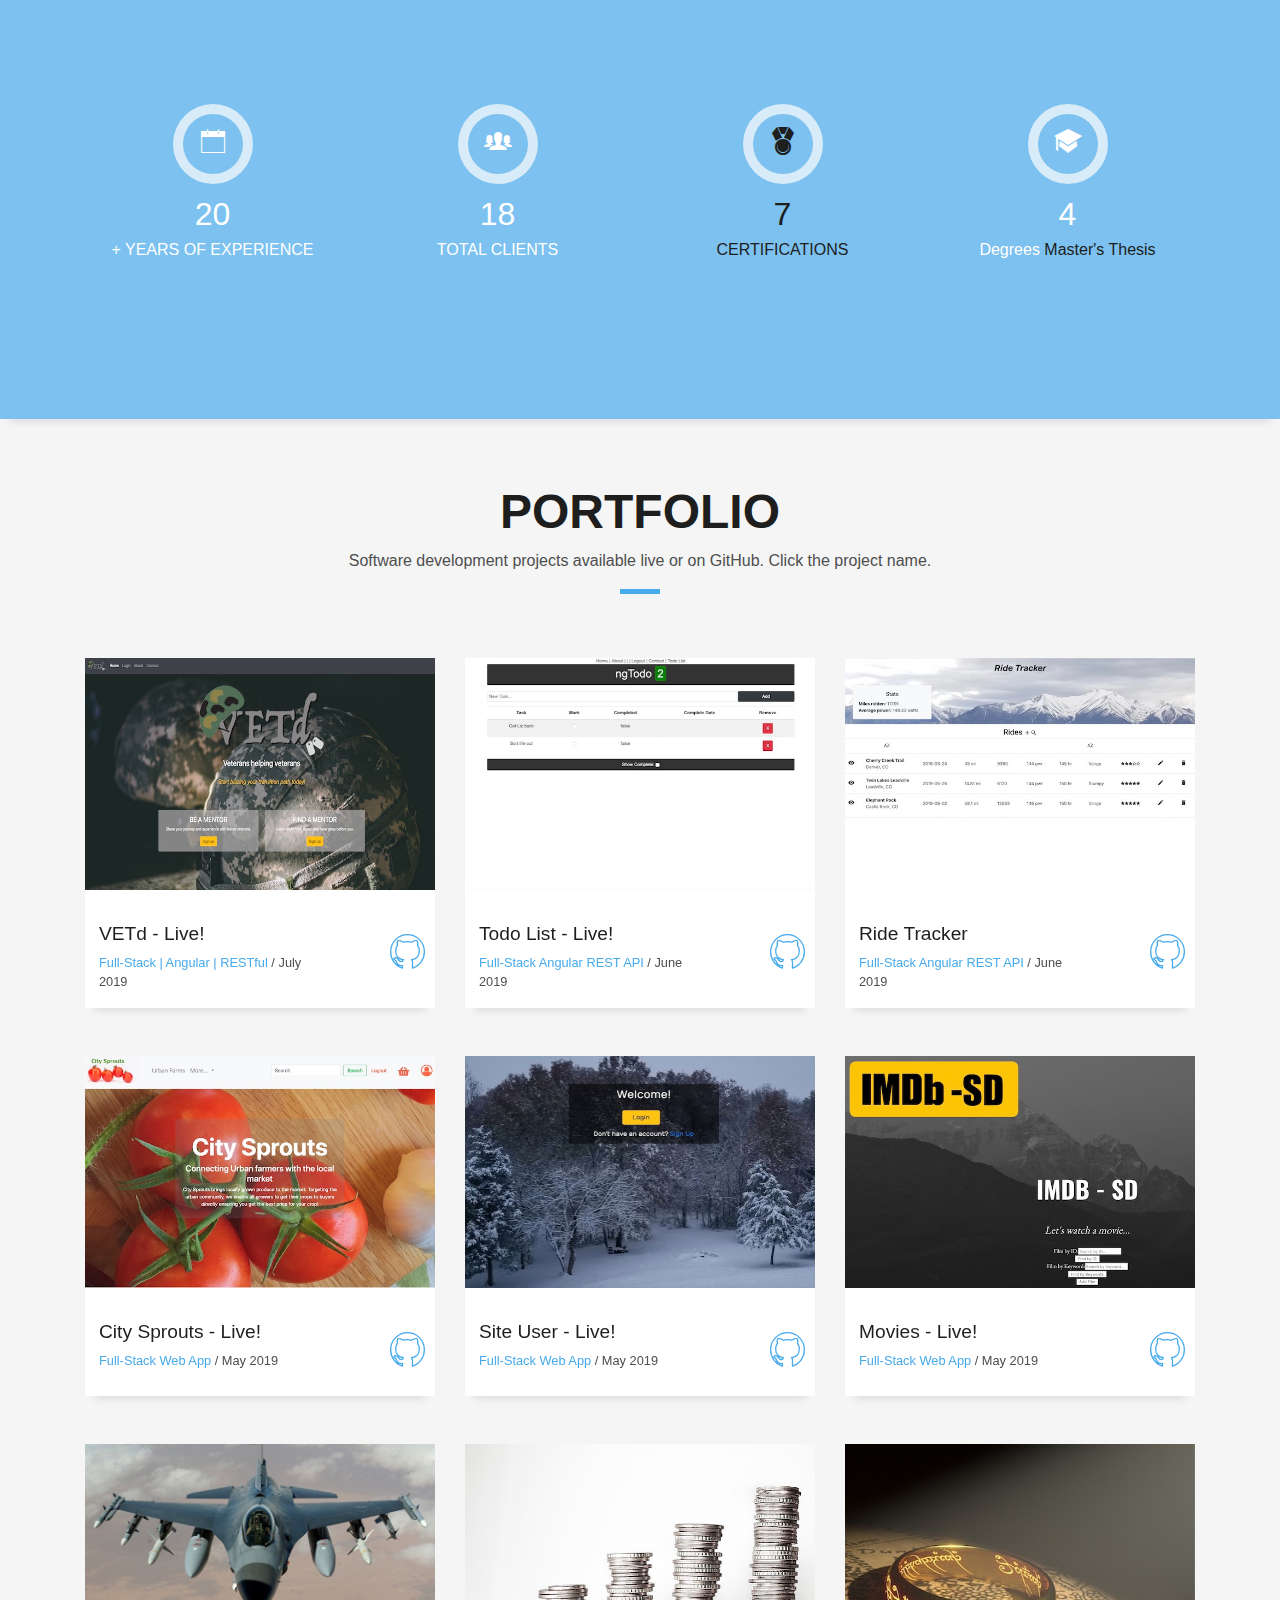
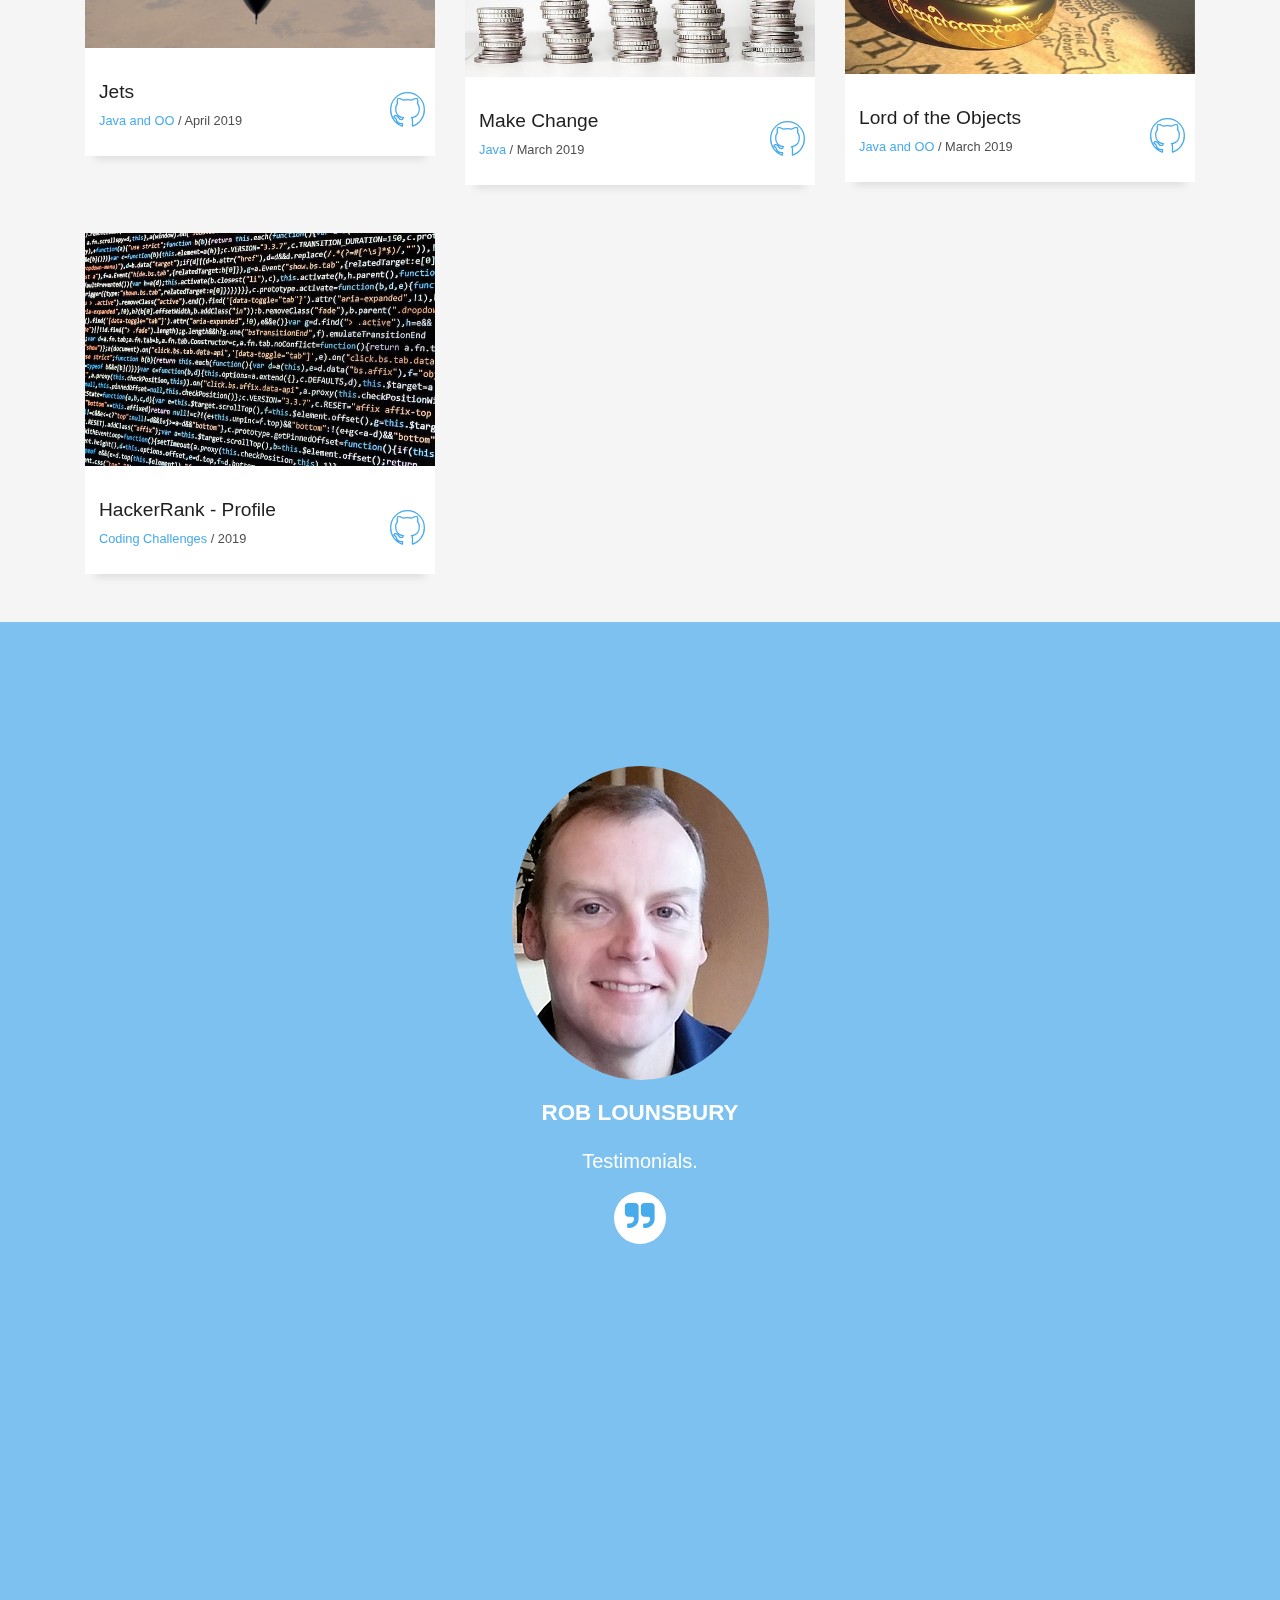
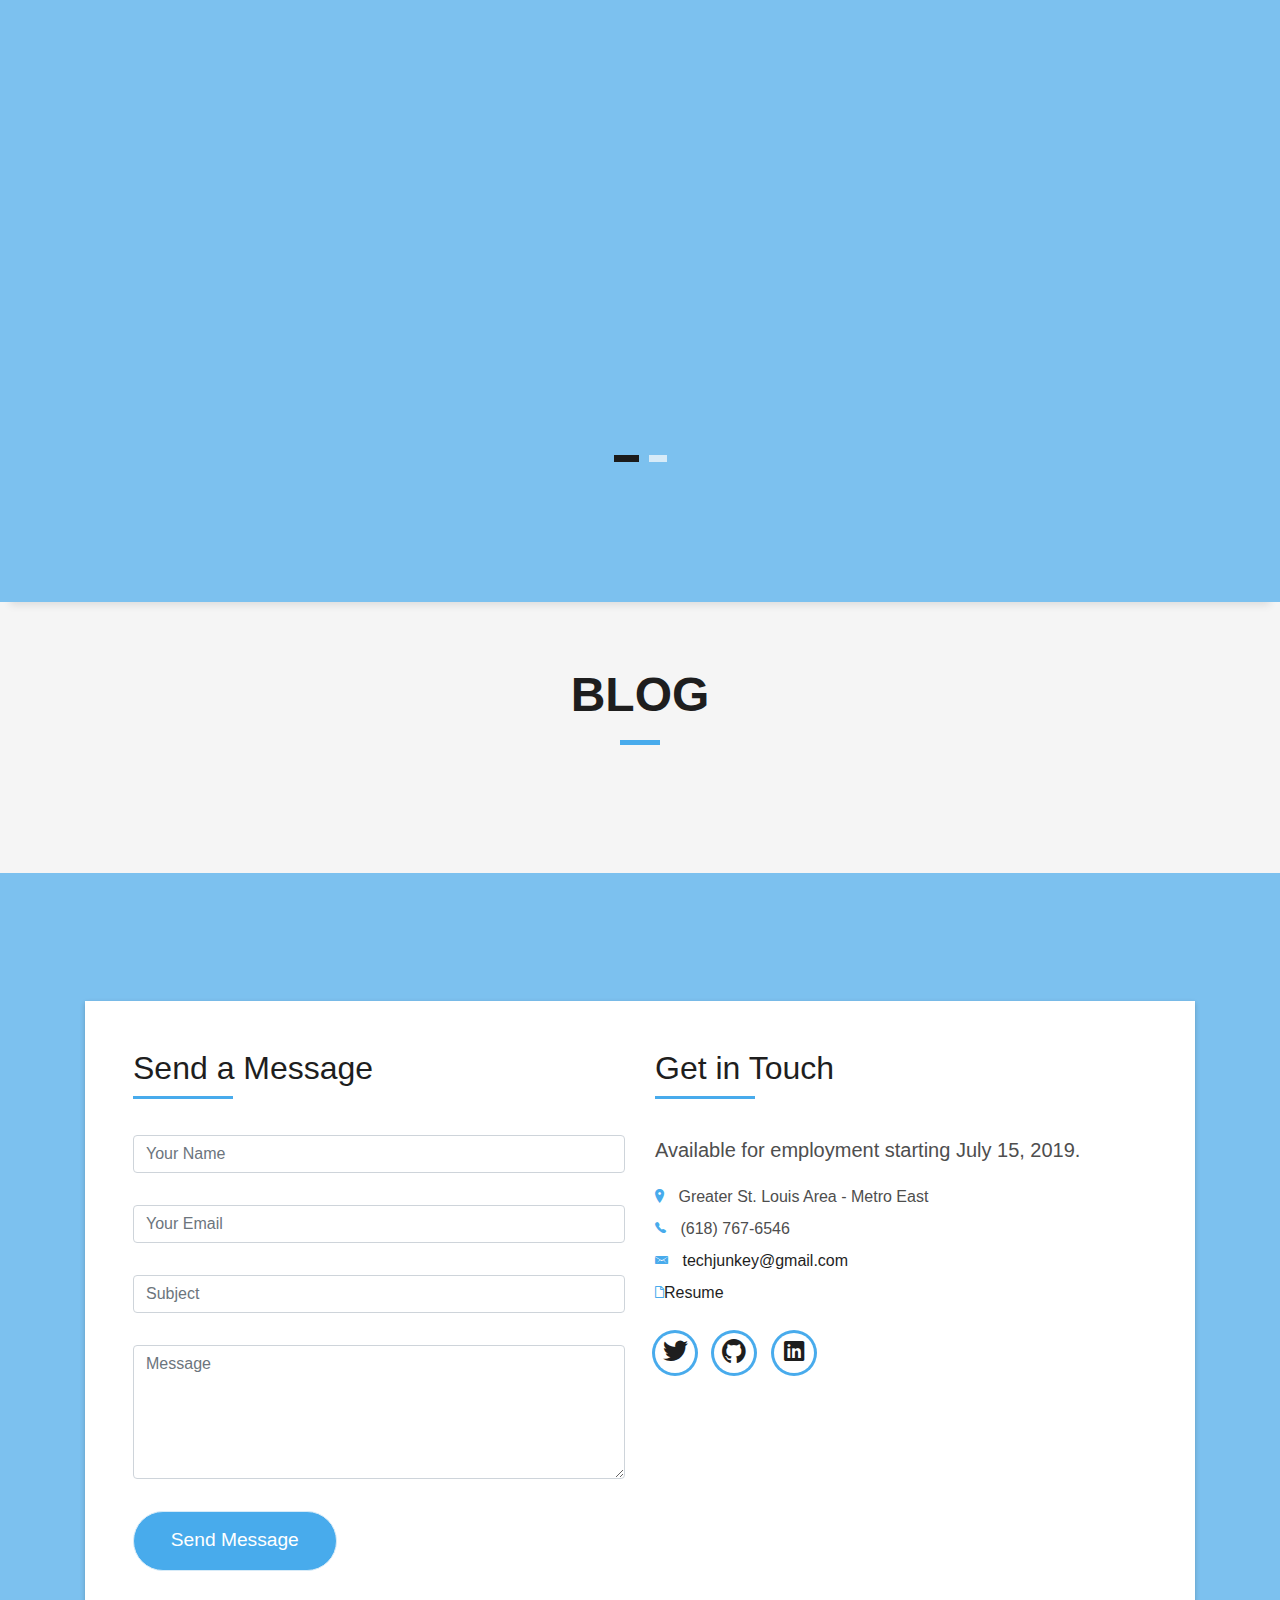
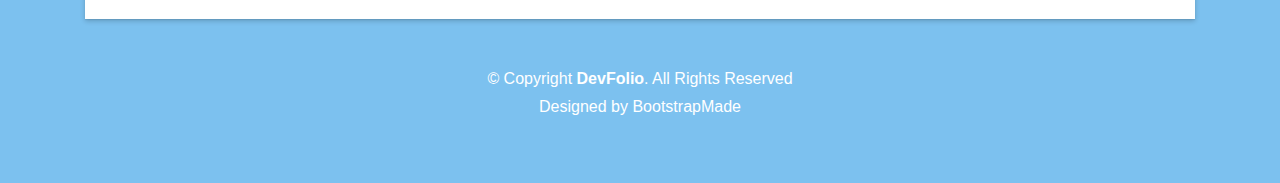
==== commit 89627697: "Added SD final project" ====
--- a/html/index.html
+++ b/html/index.html
@@ -386,23 +386,47 @@
       </div>
       <div class="row">
 
+              <div class="col-md-4">
+                      <div class="work-box">
+                        <a href="http://vetd.robcodes.pro" target="_blank">
+                          <div class="work-img">
+                            <img src="img/vetd.jpg" alt="" class="img-fluid">
+                          </div>
+                          <div class="work-content">
+                            <div class="row">
+                              <div class="col-sm-8">
+                                <h2 class="w-title"><a href="http://vetd.robcodes.pro" target="_blank">VETd - Live!</a></h2>
+                                <div class="w-more">
+                                  <span class="w-ctegory">Full-Stack | Angular | RESTful</span> / <span class="w-date">July 2019</span>
+                                </div>
+                              </div>
+                              <div class="col-sm-4">
+                                <div class="w-like">
+                                  <a href="https://github.com/robrides/VETd/blob/master/README.md" target="_blank"><span class="ion-social-github-outline"></span></a>
+                                </div>
+                              </div>
+                            </div>
+                          </div>
+                        </a>
+                      </div>
+                    </div>
         <div class="col-md-4">
                 <div class="work-box">
-                  <a href="img/work-10.jpg" data-lightbox="gallery-mf">
+                  <a href="http://todo.robcodes.pro" target="_blank">
                     <div class="work-img">
-                      <img src="img/work-10.jpg" alt="" class="img-fluid">
+                      <img src="img/work-12.jpg" alt="" class="img-fluid">
                     </div>
                     <div class="work-content">
                       <div class="row">
                         <div class="col-sm-8">
-                          <h2 class="w-title"><a href="http://54.214.129.164:8080/RideTrackerREST/" target="_blank">Ride Tracker</a></h2>
+                          <h2 class="w-title"><a href="http://todo.robcodes.pro" target="_blank">Todo List - Live!</a></h2>
                           <div class="w-more">
-                            <span class="w-ctegory">Full-Stack REST API</span> / <span class="w-date">June 2019</span>
+                            <span class="w-ctegory">Full-Stack Angular REST API</span> / <span class="w-date">June 2019</span>
                           </div>
                         </div>
                         <div class="col-sm-4">
                           <div class="w-like">
-                            <a href="https://github.com/robrides/EventTrackerProject" target="_blank"><span class="ion-social-github-outline"></span></a>
+                            <a href="https://github.com/robrides/TodoApp/blob/master/README.md" target="_blank"><span class="ion-social-github-outline"></span></a>
                           </div>
                         </div>
                       </div>
@@ -411,9 +435,35 @@
                 </div>
               </div>
 
+
         <div class="col-md-4">
                 <div class="work-box">
-                  <a href="img/work-9-2.jpg" data-lightbox="gallery-mf">
+                  <a href="http://ridetracker.robcodes.pro" target="_blank">
+                    <div class="work-img">
+                      <img src="img/work-11.jpg" alt="" class="img-fluid">
+                    </div>
+                    <div class="work-content">
+                      <div class="row">
+                        <div class="col-sm-8">
+                          <h2 class="w-title"><a href="http://ridetracker.robcodes.pro" target="_blank">Ride Tracker</a></h2>
+                          <div class="w-more">
+                            <span class="w-ctegory">Full-Stack Angular REST API</span> / <span class="w-date">June 2019</span>
+                          </div>
+                        </div>
+                        <div class="col-sm-4">
+                          <div class="w-like">
+                            <a href="https://github.com/robrides/EventTrackerProject/blob/master/README.md" target="_blank"><span class="ion-social-github-outline"></span></a>
+                          </div>
+                        </div>
+                      </div>
+                    </div>
+                  </a>
+                </div>
+              </div>
+
+        <div class="col-md-4">
+                <div class="work-box">
+                  <a href="http://citysprouts.robcodes.pro" target="_blank">
                     <div class="work-img">
                       <img src="img/work-9.jpg" alt="" class="img-fluid">
                     </div>
@@ -427,7 +477,7 @@
                         </div>
                         <div class="col-sm-4">
                           <div class="w-like">
-                            <a href="https://github.com/robrides/MidtermProject" target="_blank"><span class="ion-social-github-outline"></span></a>
+                            <a href="https://github.com/robrides/MidtermProject/blob/master/README.md" target="_blank"><span class="ion-social-github-outline"></span></a>
                           </div>
                         </div>
                       </div>
@@ -438,7 +488,7 @@
 
         <div class="col-md-4">
                 <div class="work-box">
-                  <a href="img/work-8-2.jpg" data-lightbox="gallery-mf">
+                  <a href="http://siteuser.robcodes.pro" target="_blank">
                     <div class="work-img">
                       <img src="img/work-8.jpg" alt="" class="img-fluid">
                     </div>
@@ -452,7 +502,7 @@
                         </div>
                         <div class="col-sm-4">
                           <div class="w-like">
-                            <a href="https://github.com/robrides/JPACRUDProject" target="_blank"><span class="ion-social-github-outline"></span></a>
+                            <a href="https://github.com/robrides/JPACRUDProject/blob/master/README.md" target="_blank"><span class="ion-social-github-outline"></span></a>
                           </div>
                         </div>
                       </div>
@@ -460,48 +510,79 @@
                   </a>
                 </div>
               </div>
-        <div class="col-md-4">
+
+
+
+              <div class="col-md-4">
+                      <div class="work-box">
+                        <a href="img/work-7.jpg" data-lightbox="gallery-mf">
+                          <div class="work-img">
+                            <img src="img/work-7.jpg" alt="" class="img-fluid">
+                          </div>
+                          <div class="work-content">
+                            <div class="row">
+                              <div class="col-sm-8">
+                                <h2 class="w-title"><a href="http://movies.robcodes.pro" target="_blank">Movies - Live!</a></h2>
+                                <div class="w-more">
+                                  <span class="w-ctegory">Full-Stack Web App</span> / <span class="w-date">May 2019</span>
+                                </div>
+                              </div>
+                              <div class="col-sm-4">
+                                <div class="w-like">
+                                  <a href="https://github.com/robrides/SpringMVCFilmCRUD/blob/master/README.md" target="_blank"><span class="ion-social-github-outline"></span></a>
+                                </div>
+                              </div>
+                            </div>
+                          </div>
+                        </a>
+                      </div>
+                    </div>
+
+
+
+
+        <!-- <div class="col-md-4">
           <div class="work-box">
-            <a href="img/work-7-2.jpg" data-lightbox="gallery-mf">
+            <a href="http://movies.robcodes.pro" target="_blank"">
               <div class="work-img">
                 <img src="img/work-7.jpg" alt="" class="img-fluid">
               </div>
               <div class="work-content">
                 <div class="row">
                   <div class="col-sm-8">
-                    <h2 class="w-title"><a href="http://movie.robcodes.pro" target="_blank">Movie - Live!</a></h2>
+                    <h2 class="w-title"><a href="http://movies.robcodes.pro" target="_blank">Movie - Live!</a></h2>
                     <div class="w-more">
                       <span class="w-ctegory">Full-Stack Web App</span> / <span class="w-date">May 2019</span>
                     </div>
                   </div>
                   <div class="col-sm-4">
                     <div class="w-like">
-                      <a href="https://github.com/robrides/SpringMVCFilmCRUD" target="_blank"><span class="ion-social-github-outline"></span></a>
-                    </div>
-                  </div>
-                </div>
-              </div>
-            </a>
-          </div>
-        </div>
+                      <a href="https://github.com/robrides/SpringMVCFilmCRUD/blob/master/README.md" target="_blank"><span class="ion-social-github-outline"></span></a>
+                    </div>
+                  </div>
+                </div>
+              </div>
+
+          </div>
+        </div> -->
 
         <div class="col-md-4">
           <div class="work-box">
-            <a href="img/work-2.jpg" data-lightbox="gallery-mf">
+            <a href="https://github.com/robrides/JetsProject" target="_blank">
               <div class="work-img">
                 <img src="img/work-2.jpg" alt="" class="img-fluid">
               </div>
               <div class="work-content">
                 <div class="row">
                   <div class="col-sm-8">
-                    <h2 class="w-title"><a href="https://github.com/robrides/JetsProject">Jets</a></h2>
+                    <h2 class="w-title"><a href="https://github.com/robrides/JetsProject/blob/master/README.md" target="_blank">Jets</a></h2>
                     <div class="w-more">
                       <span class="w-ctegory">Java and OO</span> / <span class="w-date">April 2019</span>
                     </div>
                   </div>
                   <div class="col-sm-4">
                     <div class="w-like">
-                      <a href="https://github.com/robrides/JetsProject" target="_blank"><span class="ion-social-github-outline"></span></a>
+                      <a href="https://github.com/robrides/JetsProject/blob/master/README.md" target="_blank"><span class="ion-social-github-outline"></span></a>
                     </div>
                   </div>
                 </div>
@@ -511,14 +592,14 @@
         </div>
         <div class="col-md-4">
           <div class="work-box">
-            <a href="img/work-3.jpg" data-lightbox="gallery-mf">
+            <a href="https://github.com/robrides/MakeChangeProject" target="_blank">
               <div class="work-img">
                 <img src="img/work-3.jpg" alt="" class="img-fluid">
               </div>
               <div class="work-content">
                 <div class="row">
                   <div class="col-sm-8">
-                    <h2 class="w-title"><a href="https://github.com/robrides/MakeChangeProject">Make Change</a></h2>
+                    <h2 class="w-title"><a href="https://github.com/robrides/JetsProject/blob/master/README.md" target="_blank">Make Change</a></h2>
                     <div class="w-more">
                       <span class="w-ctegory">Java</span> / <span class="w-date">March 2019</span>
                     </div>
@@ -535,21 +616,21 @@
         </div>
         <div class="col-md-4">
           <div class="work-box">
-            <a href="img/work-4.jpg" data-lightbox="gallery-mf">
+            <a href="https://github.com/robrides/LordOfTheObjects" target="_blank">
               <div class="work-img">
                 <img src="img/work-4.jpg" alt="" class="img-fluid">
               </div>
               <div class="work-content">
                 <div class="row">
                   <div class="col-sm-8">
-                    <h2 class="w-title"><a href="https://github.com/robrides/LordOfTheObjects">Lord of the Objects</a></h2>
+                    <h2 class="w-title"><a href="https://github.com/robrides/LordOfTheObjects/blob/master/README.md" target="_blank">Lord of the Objects</a></h2>
                     <div class="w-more">
                       <span class="w-ctegory">Java and OO</span> / <span class="w-date">March 2019</span>
                     </div>
                   </div>
                   <div class="col-sm-4">
                     <div class="w-like">
-                      <a href="https://github.com/robrides/LordOfTheObjects" target="_blank"><span class="ion-social-github-outline"></span></a>
+                      <a href="https://github.com/robrides/LordOfTheObjects/blob/master/README.md" target="_blank"><span class="ion-social-github-outline"></span></a>
                     </div>
                   </div>
                 </div>
@@ -560,31 +641,7 @@
 
         <div class="col-md-4">
           <div class="work-box">
-            <a href="img/work-6.jpg" data-lightbox="gallery-mf">
-              <div class="work-img">
-                <img src="img/work-6.jpg" alt="" class="img-fluid">
-              </div>
-              <div class="work-content">
-                <div class="row">
-                  <div class="col-sm-8">
-                    <h2 class="w-title"><a href="https://github.com/robrides/mountainbiketokyo">MTB Tokyo</a></h2>
-                    <div class="w-more">
-                      <span class="w-ctegory">Web Design</span> / <span class="w-date">1998</span>
-                    </div>
-                  </div>
-                  <div class="col-sm-4">
-                    <div class="w-like">
-                      <a href="https://github.com/robrides/mountainbiketokyo" target="_blank"><span class="ion-social-github-outline"></span></a>
-                    </div>
-                  </div>
-                </div>
-              </div>
-            </a>
-          </div>
-        </div>
-        <div class="col-md-4">
-          <div class="work-box">
-            <a href="img/work-5.jpg" data-lightbox="gallery-mf">
+            <a href="https://www.hackerrank.com/rob_lounsbury" target="_blank">
               <div class="work-img">
                 <img src="img/work-5.jpg" alt="" class="img-fluid">
               </div>
@@ -849,6 +906,279 @@
       </div>
     </div>
     <footer>
+
+      <div class="row" style="display: none">
+
+        <div class="col-md-4">
+                <div class="work-box">
+                  <a href="img/galfaro.jpg" data-lightbox="gallery-mf">
+                    <div class="work-img">
+                      <img src="img/galfaro.jpg" alt="" class="img-fluid">
+                    </div>
+                    <div class="work-content">
+                      <div class="row">
+                        <div class="col-sm-8">
+                          <h2 class="w-title"><a href="#" target="_blank">G</a></h2>
+                          <div class="w-more">
+                            <span class="w-ctegory">Angular / JavaScript / RESTful</span> / <span class="w-date">July 2019</span>
+                          </div>
+                        </div>
+                        <div class="col-sm-4">
+                          <div class="w-like">
+                            <a href="" target="_blank"><span class="ion-social-github-outline"></span></a>
+                          </div>
+                        </div>
+                      </div>
+                    </div>
+                  </a>
+                </div>
+              </div>
+
+        <div class="col-md-4">
+                <div class="work-box">
+                  <a href="img/resume.png" data-lightbox="gallery-mf">
+                    <div class="work-img">
+                      <img src="img/resume.png" alt="" class="img-fluid">
+                    </div>
+                    <div class="work-content">
+                      <div class="row">
+                        <div class="col-sm-8">
+                          <h2 class="w-title"><a href="#" target="_blank">G</a></h2>
+                          <div class="w-more">
+                            <span class="w-ctegory">Angular / JavaScript / RESTful</span> / <span class="w-date">July 2019</span>
+                          </div>
+                        </div>
+                        <div class="col-sm-4">
+                          <div class="w-like">
+                            <a href="" target="_blank"><span class="ion-social-github-outline"></span></a>
+                          </div>
+                        </div>
+                      </div>
+                    </div>
+                  </a>
+                </div>
+              </div>
+              <div class="col-md-4">
+                      <div class="work-box">
+                        <a href="img/resume2.png" data-lightbox="gallery-mf">
+                          <div class="work-img">
+                            <img src="img/resume2.png" alt="" class="img-fluid">
+                          </div>
+                          <div class="work-content">
+                            <div class="row">
+                              <div class="col-sm-8">
+                                <h2 class="w-title"><a href="#" target="_blank">G</a></h2>
+                                <div class="w-more">
+                                  <span class="w-ctegory">Angular / JavaScript / RESTful</span> / <span class="w-date">July 2019</span>
+                                </div>
+                              </div>
+                              <div class="col-sm-4">
+                                <div class="w-like">
+                                  <a href="" target="_blank"><span class="ion-social-github-outline"></span></a>
+                                </div>
+                              </div>
+                            </div>
+                          </div>
+                        </a>
+                      </div>
+                    </div>
+                    <div class="col-md-4">
+                            <div class="work-box">
+                              <a href="img/resume3.png" data-lightbox="gallery-mf">
+                                <div class="work-img">
+                                  <img src="img/resume3.png" alt="" class="img-fluid">
+                                </div>
+                                <div class="work-content">
+                                  <div class="row">
+                                    <div class="col-sm-8">
+                                      <h2 class="w-title"><a href="#" target="_blank">G</a></h2>
+                                      <div class="w-more">
+                                        <span class="w-ctegory">Angular / JavaScript / RESTful</span> / <span class="w-date">July 2019</span>
+                                      </div>
+                                    </div>
+                                    <div class="col-sm-4">
+                                      <div class="w-like">
+                                        <a href="" target="_blank"><span class="ion-social-github-outline"></span></a>
+                                      </div>
+                                    </div>
+                                  </div>
+                                </div>
+                              </a>
+                            </div>
+                          </div>
+
+              <div class="col-md-4">
+                      <div class="work-box">
+                        <a href="img/resume4.png" data-lightbox="gallery-mf">
+                          <div class="work-img">
+                            <img src="img/resume4.png" alt="" class="img-fluid">
+                          </div>
+                          <div class="work-content">
+                            <div class="row">
+                              <div class="col-sm-8">
+                                <h2 class="w-title"><a href="#" target="_blank">G</a></h2>
+                                <div class="w-more">
+                                  <span class="w-ctegory">Angular / JavaScript / RESTful</span> / <span class="w-date">July 2019</span>
+                                </div>
+                              </div>
+                              <div class="col-sm-4">
+                                <div class="w-like">
+                                  <a href="" target="_blank"><span class="ion-social-github-outline"></span></a>
+                                </div>
+                              </div>
+                            </div>
+                          </div>
+                        </a>
+                      </div>
+                    </div>
+
+                    <div class="col-md-4">
+                            <div class="work-box">
+                              <a href="img/jbottaRes.jpg" data-lightbox="gallery-mf">
+                                <div class="work-img">
+                                  <img src="img/jbottaRes.jpg" alt="" class="img-fluid">
+                                </div>
+                                <div class="work-content">
+                                  <div class="row">
+                                    <div class="col-sm-8">
+                                      <h2 class="w-title"><a href="#" target="_blank">G</a></h2>
+                                      <div class="w-more">
+                                        <span class="w-ctegory">Angular / JavaScript / RESTful</span> / <span class="w-date">July 2019</span>
+                                      </div>
+                                    </div>
+                                    <div class="col-sm-4">
+                                      <div class="w-like">
+                                        <a href="" target="_blank"><span class="ion-social-github-outline"></span></a>
+                                      </div>
+                                    </div>
+                                  </div>
+                                </div>
+                              </a>
+                            </div>
+                          </div>
+                          <div class="col-md-4">
+                                  <div class="work-box">
+                                    <a href="img/beachResume.png" data-lightbox="gallery-mf">
+                                      <div class="work-img">
+                                        <img src="img/beachResume.png" alt="" class="img-fluid">
+                                      </div>
+                                      <div class="work-content">
+                                        <div class="row">
+                                          <div class="col-sm-8">
+                                            <h2 class="w-title"><a href="#" target="_blank">G</a></h2>
+                                            <div class="w-more">
+                                              <span class="w-ctegory">Angular / JavaScript / RESTful</span> / <span class="w-date">July 2019</span>
+                                            </div>
+                                          </div>
+                                          <div class="col-sm-4">
+                                            <div class="w-like">
+                                              <a href="" target="_blank"><span class="ion-social-github-outline"></span></a>
+                                            </div>
+                                          </div>
+                                        </div>
+                                      </div>
+                                    </a>
+                                  </div>
+                                </div>
+                                <div class="col-md-4">
+                                        <div class="work-box">
+                                          <a href="img/robResume.png" data-lightbox="gallery-mf">
+                                            <div class="work-img">
+                                              <img src="img/robResume.png" alt="" class="img-fluid">
+                                            </div>
+                                            <div class="work-content">
+                                              <div class="row">
+                                                <div class="col-sm-8">
+                                                  <h2 class="w-title"><a href="#" target="_blank">G</a></h2>
+                                                  <div class="w-more">
+                                                    <span class="w-ctegory">Angular / JavaScript / RESTful</span> / <span class="w-date">July 2019</span>
+                                                  </div>
+                                                </div>
+                                                <div class="col-sm-4">
+                                                  <div class="w-like">
+                                                    <a href="" target="_blank"><span class="ion-social-github-outline"></span></a>
+                                                  </div>
+                                                </div>
+                                              </div>
+                                            </div>
+                                          </a>
+                                        </div>
+                                      </div>
+                                      <div class="col-md-4">
+                                              <div class="work-box">
+                                                <a href="img/crawfordResume.png" data-lightbox="gallery-mf">
+                                                  <div class="work-img">
+                                                    <img src="img/crawfordResume.png" alt="" class="img-fluid">
+                                                  </div>
+                                                  <div class="work-content">
+                                                    <div class="row">
+                                                      <div class="col-sm-8">
+                                                        <h2 class="w-title"><a href="#" target="_blank">G</a></h2>
+                                                        <div class="w-more">
+                                                          <span class="w-ctegory">Angular / JavaScript / RESTful</span> / <span class="w-date">July 2019</span>
+                                                        </div>
+                                                      </div>
+                                                      <div class="col-sm-4">
+                                                        <div class="w-like">
+                                                          <a href="" target="_blank"><span class="ion-social-github-outline"></span></a>
+                                                        </div>
+                                                      </div>
+                                                    </div>
+                                                  </div>
+                                                </a>
+                                              </div>
+                                            </div>
+                                            <div class="col-md-4">
+                                                    <div class="work-box">
+                                                      <a href="img/paladiniResume.png" data-lightbox="gallery-mf">
+                                                        <div class="work-img">
+                                                          <img src="img/paladiniResume.png" alt="" class="img-fluid">
+                                                        </div>
+                                                        <div class="work-content">
+                                                          <div class="row">
+                                                            <div class="col-sm-8">
+                                                              <h2 class="w-title"><a href="#" target="_blank">G</a></h2>
+                                                              <div class="w-more">
+                                                                <span class="w-ctegory">Angular / JavaScript / RESTful</span> / <span class="w-date">July 2019</span>
+                                                              </div>
+                                                            </div>
+                                                            <div class="col-sm-4">
+                                                              <div class="w-like">
+                                                                <a href="" target="_blank"><span class="ion-social-github-outline"></span></a>
+                                                              </div>
+                                                            </div>
+                                                          </div>
+                                                        </div>
+                                                      </a>
+                                                    </div>
+                                                  </div>
+
+                                                  <div class="col-md-4">
+                                                          <div class="work-box">
+                                                            <a href="img/finchResume.png" data-lightbox="gallery-mf">
+                                                              <div class="work-img">
+                                                                <img src="img/finchResume.png" alt="" class="img-fluid">
+                                                              </div>
+                                                              <div class="work-content">
+                                                                <div class="row">
+                                                                  <div class="col-sm-8">
+                                                                    <h2 class="w-title"><a href="#" target="_blank">G</a></h2>
+                                                                    <div class="w-more">
+                                                                      <span class="w-ctegory">Angular / JavaScript / RESTful</span> / <span class="w-date">July 2019</span>
+                                                                    </div>
+                                                                  </div>
+                                                                  <div class="col-sm-4">
+                                                                    <div class="w-like">
+                                                                      <a href="" target="_blank"><span class="ion-social-github-outline"></span></a>
+                                                                    </div>
+                                                                  </div>
+                                                                </div>
+                                                              </div>
+                                                            </a>
+                                                          </div>
+                                                        </div>
+            </div>
+
       <div class="container">
         <div class="row">
           <div class="col-sm-12">
